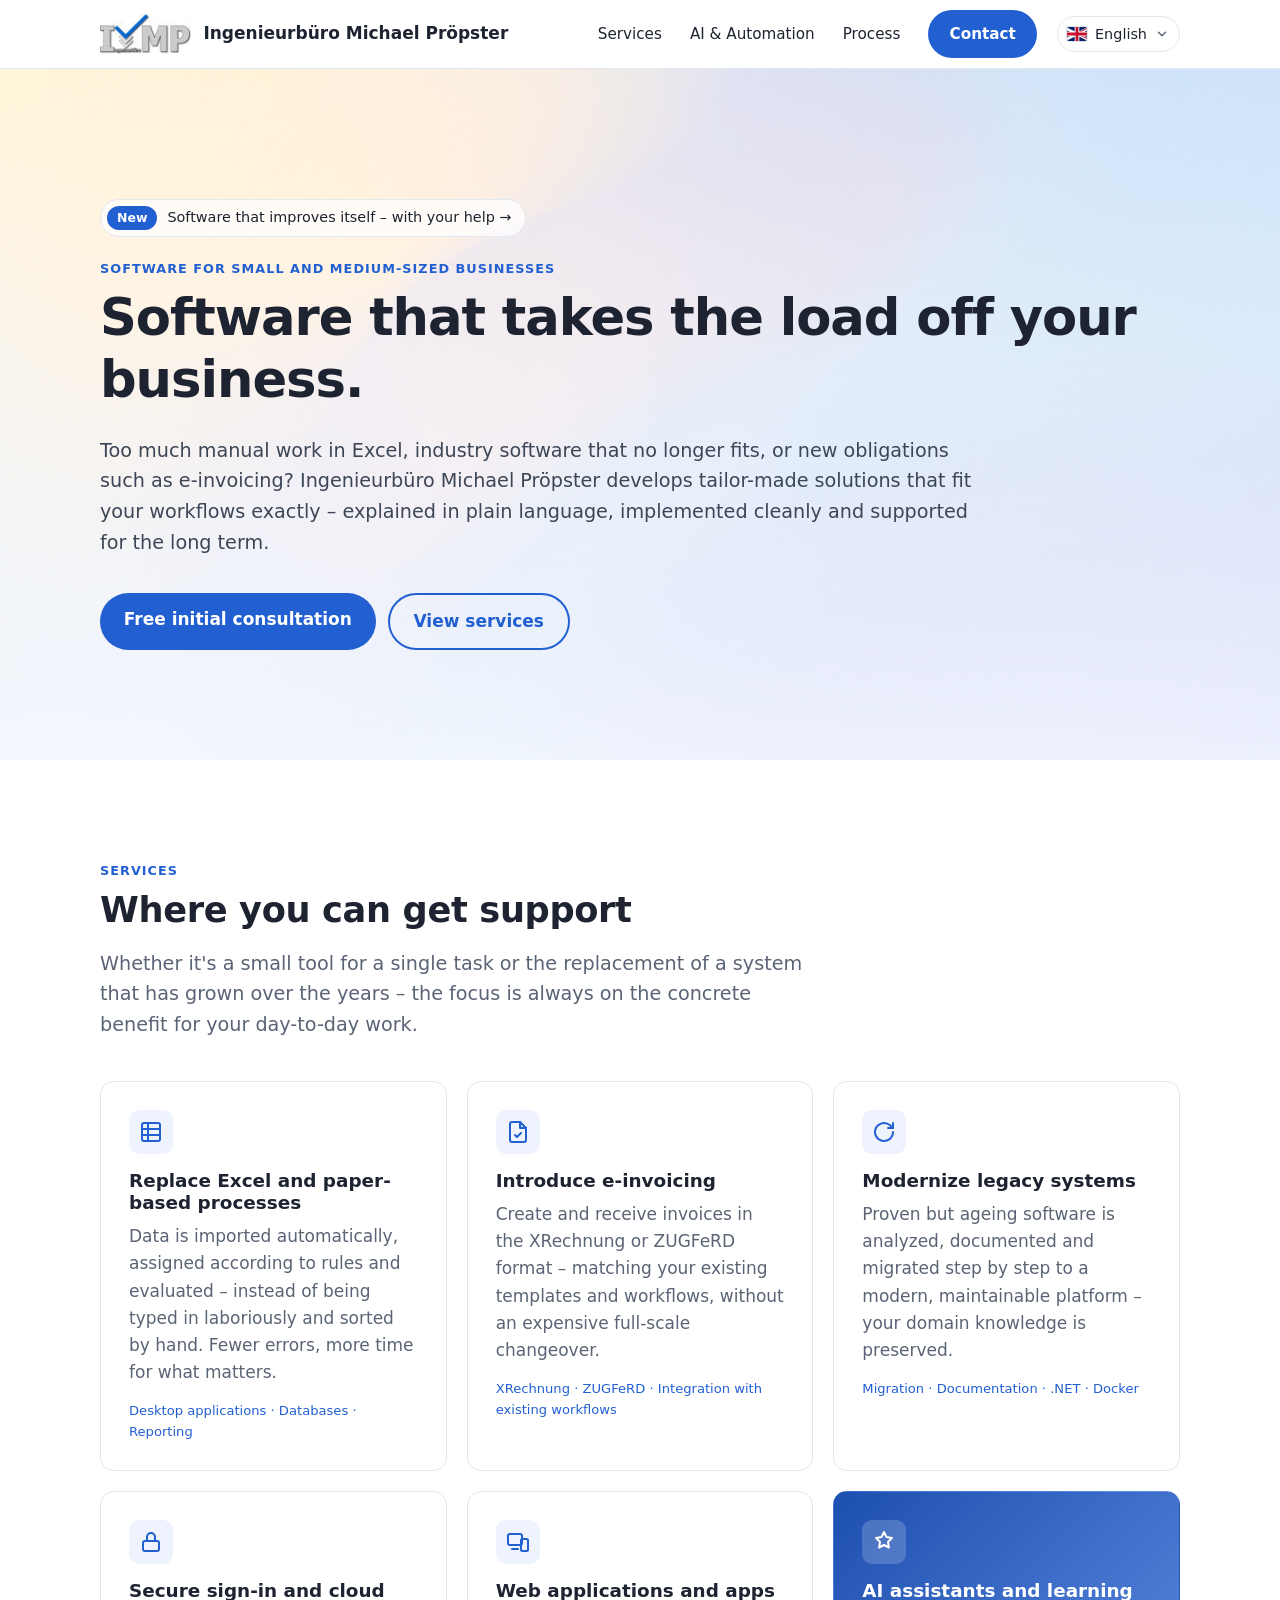
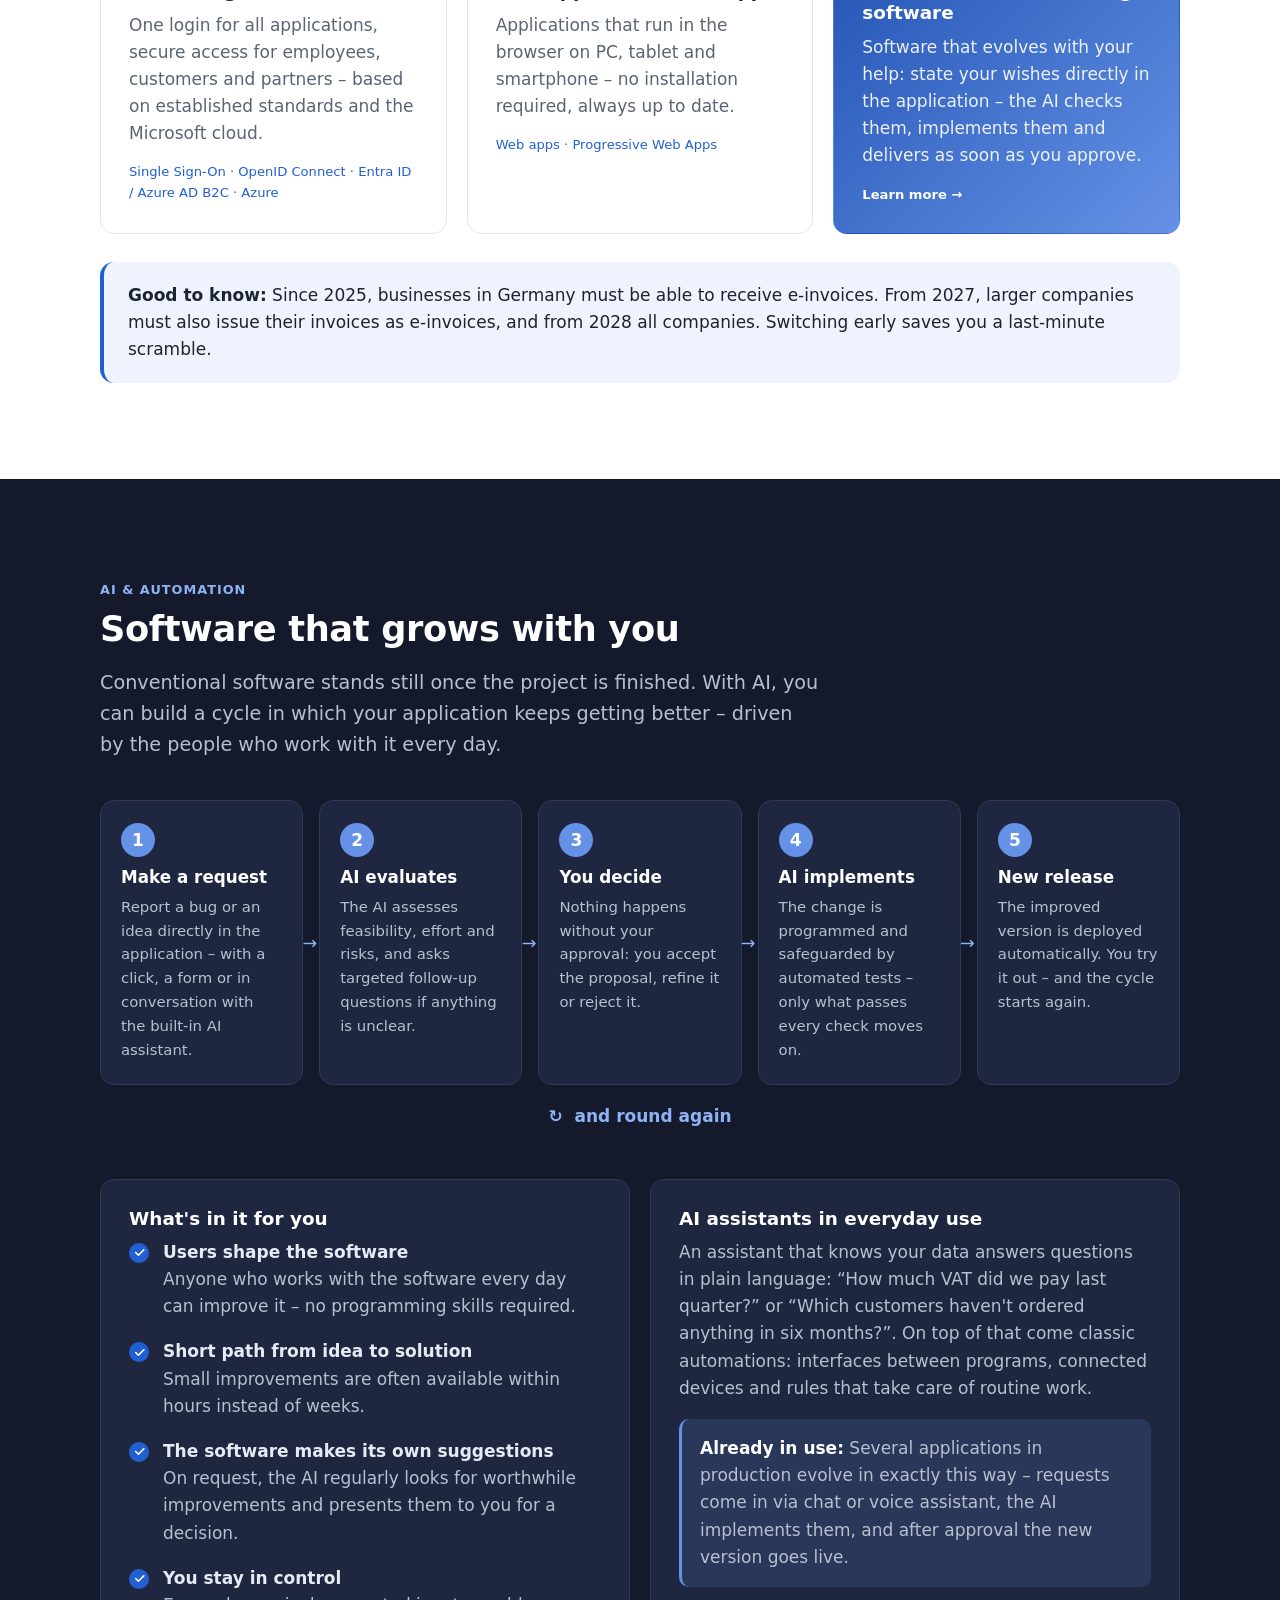
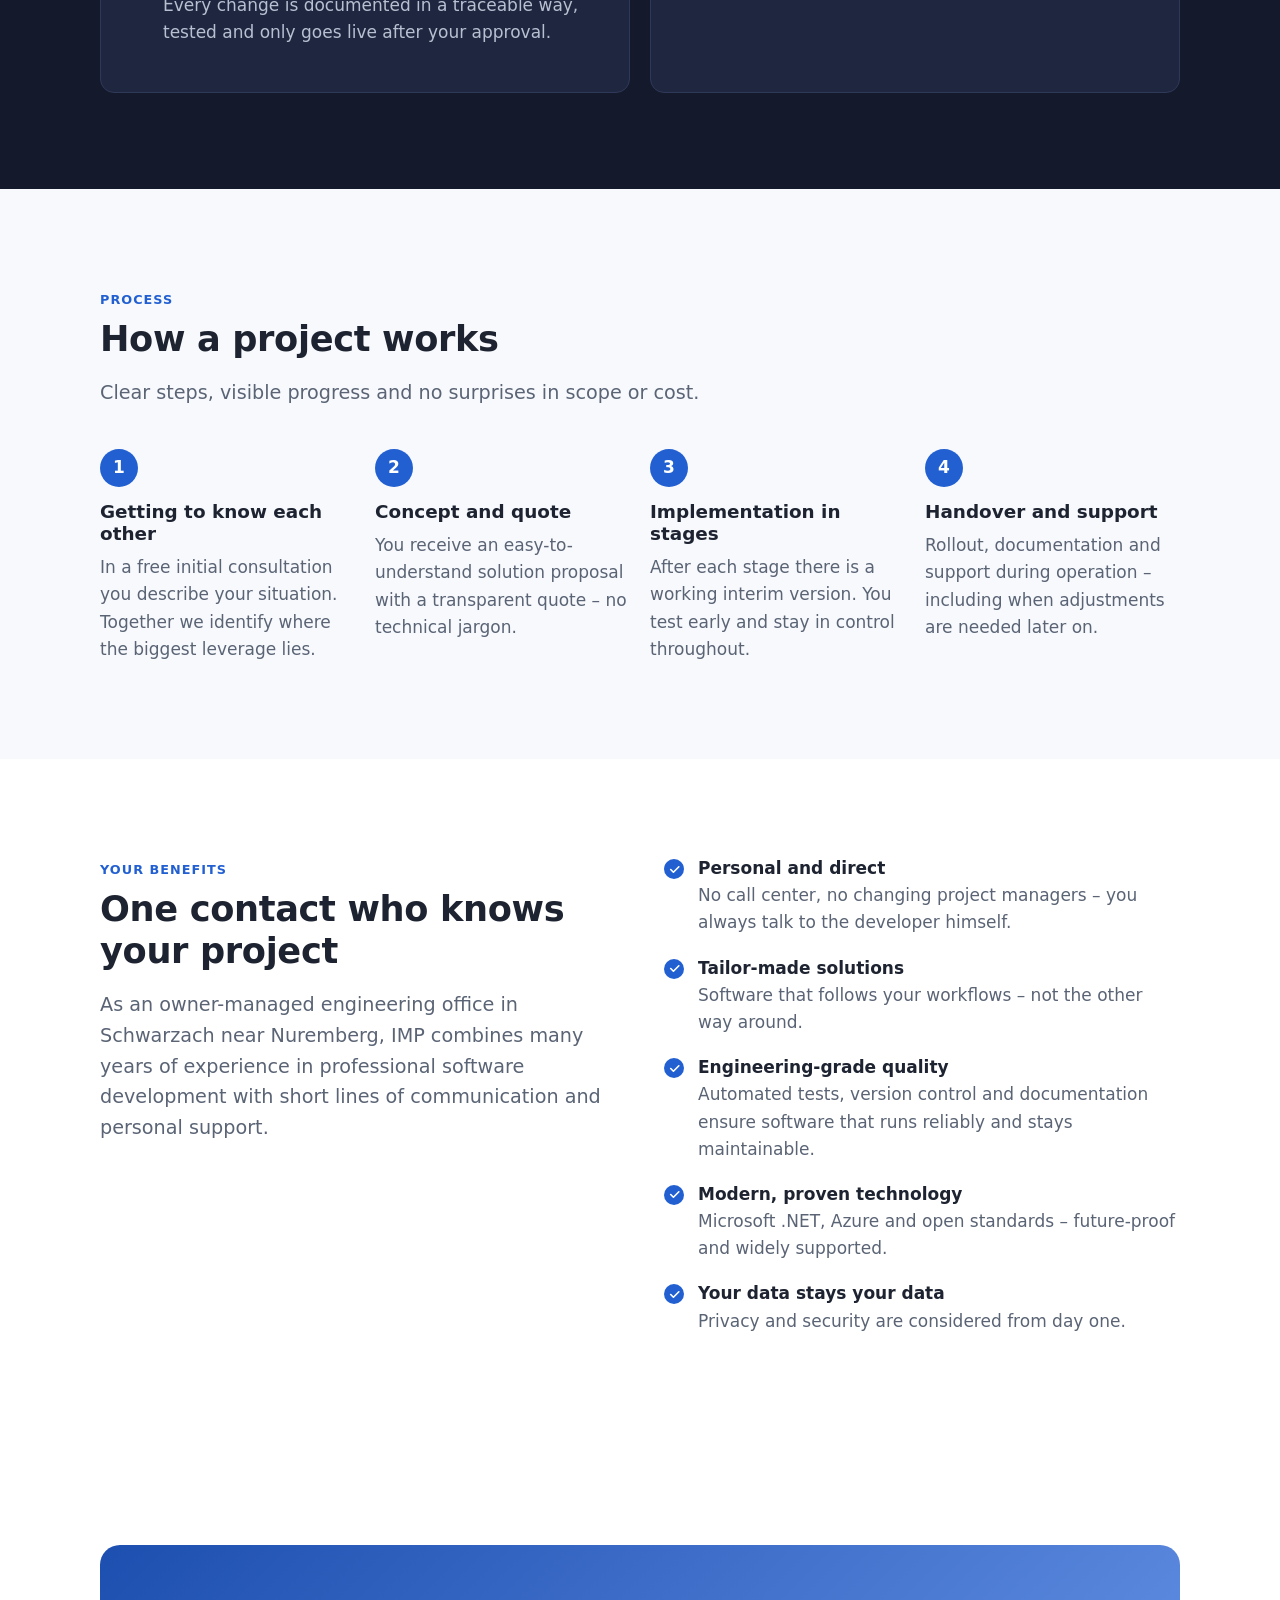
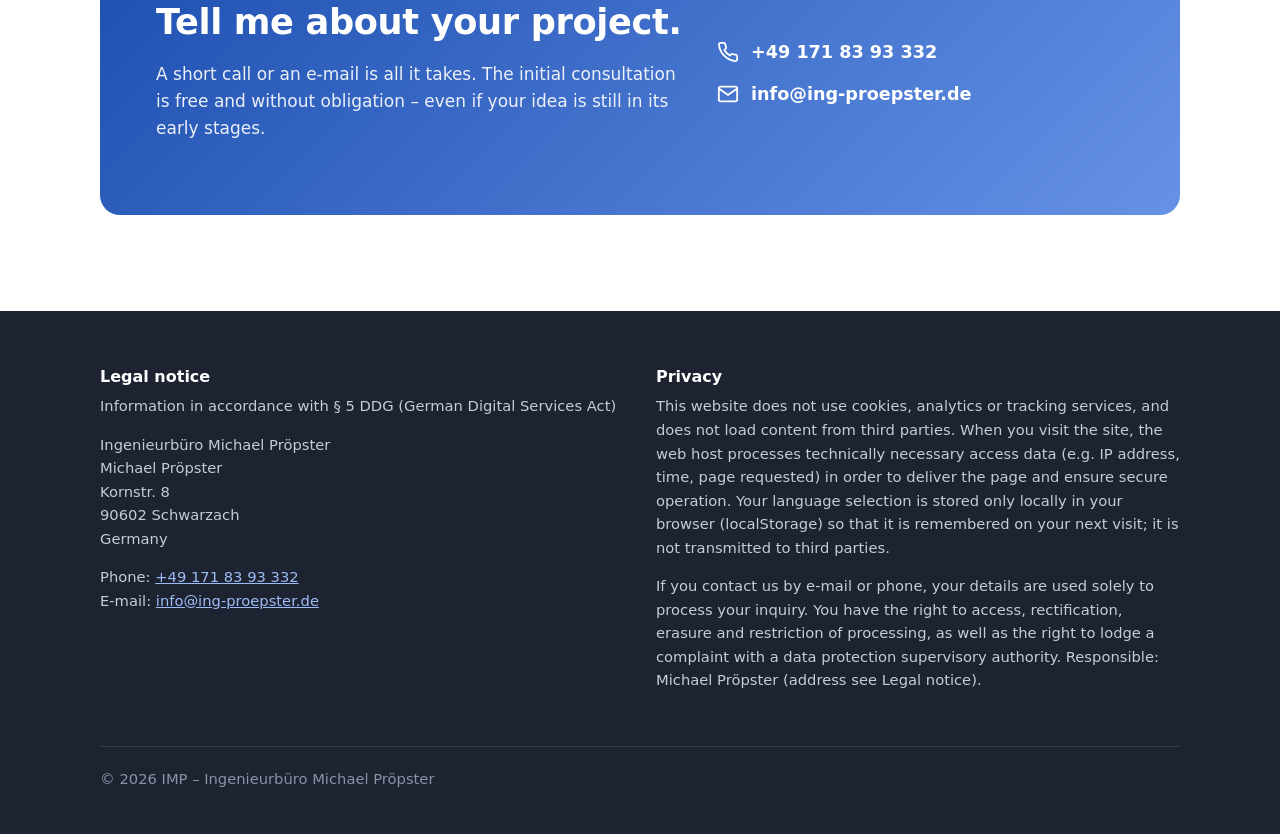
==== index.html @ 721a4ac8 "english version" ====
<!DOCTYPE html>
<html lang="en">
<head>
  <meta charset="UTF-8">
  <meta name="viewport" content="width=device-width, initial-scale=1">
  <title>IMP Ingenieurbüro Michael Pröpster – Software for Small and Medium-Sized Businesses</title>
  <meta name="description" content="Custom software for small and medium-sized businesses: replacing Excel, e-invoicing (XRechnung/ZUGFeRD), modernizing legacy systems, single sign-on and Azure. Ingenieurbüro Michael Pröpster, Schwarzach near Nuremberg, Germany.">
  <meta property="og:title" content="IMP Ingenieurbüro Michael Pröpster">
  <meta property="og:description" content="Software that takes the load off your business – custom solutions for SMEs.">
  <meta property="og:type" content="website">
  <meta property="og:locale" content="en_US">
  <meta property="og:url" content="https://ing-proepster.de/">
  <link rel="canonical" href="https://ing-proepster.de/">
  <link rel="alternate" hreflang="en" href="https://ing-proepster.de/">
  <link rel="alternate" hreflang="de" href="https://ing-proepster.de/de/">
  <link rel="alternate" hreflang="x-default" href="https://ing-proepster.de/">
  <link rel="icon" href="assets/images/logotext-96x42.jpg" type="image/jpeg">
  <script type="application/ld+json">
  {
    "@context": "https://schema.org",
    "@type": "ProfessionalService",
    "name": "Ingenieurbüro Michael Pröpster",
    "alternateName": "IMP",
    "description": "Custom software development for small and medium-sized businesses",
    "email": "info@ing-proepster.de",
    "telephone": "+49 171 8393332",
    "address": {
      "@type": "PostalAddress",
      "streetAddress": "Kornstr. 8",
      "postalCode": "90602",
      "addressLocality": "Schwarzach",
      "addressCountry": "DE"
    }
  }
  </script>
  <link rel="stylesheet" href="assets/css/site.css">
  <script src="assets/js/lang.js"></script>
</head>
<body>

<header>
  <div class="wrap nav">
    <a class="brand" href="#top">
      <img src="assets/images/logotext-96x42.jpg" alt="IMP logo" width="96" height="42">
      <span>Ingenieurbüro Michael Pröpster</span>
    </a>
    <div class="nav-right">
      <nav aria-label="Main navigation">
        <ul>
          <li><a href="#services">Services</a></li>
          <li><a href="#ai">AI &amp; Automation</a></li>
          <li><a href="#process">Process</a></li>
          <li><a class="btn" href="#contact">Contact</a></li>
        </ul>
      </nav>
      <div class="lang" id="lang-switch">
        <button type="button" class="lang-btn" aria-haspopup="true" aria-expanded="false" aria-controls="lang-menu" aria-label="Language: English">
          <img class="flag" src="assets/images/flags/gb.svg" alt="" width="20" height="14">
          <span class="lang-label">English</span>
          <svg class="chev" viewBox="0 0 24 24" fill="none" stroke="currentColor" stroke-width="2.5" stroke-linecap="round" stroke-linejoin="round" aria-hidden="true"><path d="M6 9l6 6 6-6"/></svg>
        </button>
        <ul class="lang-menu" id="lang-menu" hidden>
          <li><a href="index.html" data-lang="en" hreflang="en" aria-current="true"><img class="flag" src="assets/images/flags/gb.svg" alt="" width="20" height="14">English</a></li>
          <li><a href="de/index.html" data-lang="de" hreflang="de" lang="de"><img class="flag" src="assets/images/flags/de.svg" alt="" width="20" height="14">Deutsch</a></li>
        </ul>
        <noscript><a class="lang-fallback" href="de/index.html" hreflang="de" lang="de">Deutsch</a></noscript>
      </div>
    </div>
  </div>
</header>

<main id="top">

  <div class="hero">
    <div class="wrap">
      <a class="pill" href="#ai"><b>New</b> Software that improves itself – with your help →</a>
      <span class="eyebrow">Software for small and medium-sized businesses</span>
      <h1>Software that takes the load off your business.</h1>
      <p class="lead">
        Too much manual work in Excel, industry software that no longer fits, or new obligations such as e-invoicing?
        Ingenieurbüro Michael Pröpster develops tailor-made solutions that fit your workflows exactly –
        explained in plain language, implemented cleanly and supported for the long term.
      </p>
      <div class="actions">
        <a class="btn" href="#contact">Free initial consultation</a>
        <a class="btn btn-ghost" href="#services">View services</a>
      </div>
    </div>
  </div>

  <section id="services">
    <div class="wrap">
      <div class="section-head">
        <span class="eyebrow">Services</span>
        <h2>Where you can get support</h2>
        <p class="lead">Whether it's a small tool for a single task or the replacement of a system that has grown over the years –
          the focus is always on the concrete benefit for your day-to-day work.</p>
      </div>

      <div class="grid">
        <article class="card">
          <div class="icon" aria-hidden="true">
            <svg viewBox="0 0 24 24" fill="none" stroke="currentColor" stroke-width="2" stroke-linecap="round" stroke-linejoin="round"><rect x="3" y="3" width="18" height="18" rx="2"/><path d="M3 9h18M3 15h18M9 3v18"/></svg>
          </div>
          <h3>Replace Excel and paper-based processes</h3>
          <p>Data is imported automatically, assigned according to rules and evaluated – instead of being typed in laboriously
            and sorted by hand. Fewer errors, more time for what matters.</p>
          <div class="tags">Desktop applications · Databases · Reporting</div>
        </article>

        <article class="card">
          <div class="icon" aria-hidden="true">
            <svg viewBox="0 0 24 24" fill="none" stroke="currentColor" stroke-width="2" stroke-linecap="round" stroke-linejoin="round"><path d="M14 2H6a2 2 0 0 0-2 2v16a2 2 0 0 0 2 2h12a2 2 0 0 0 2-2V8z"/><path d="M14 2v6h6M9 15l2 2 4-4"/></svg>
          </div>
          <h3>Introduce e-invoicing</h3>
          <p>Create and receive invoices in the XRechnung or ZUGFeRD format – matching your existing templates
            and workflows, without an expensive full-scale changeover.</p>
          <div class="tags">XRechnung · ZUGFeRD · Integration with existing workflows</div>
        </article>

        <article class="card">
          <div class="icon" aria-hidden="true">
            <svg viewBox="0 0 24 24" fill="none" stroke="currentColor" stroke-width="2" stroke-linecap="round" stroke-linejoin="round"><path d="M21 12a9 9 0 1 1-3-6.7L21 8"/><path d="M21 3v5h-5"/></svg>
          </div>
          <h3>Modernize legacy systems</h3>
          <p>Proven but ageing software is analyzed, documented and migrated step by step to a modern,
            maintainable platform – your domain knowledge is preserved.</p>
          <div class="tags">Migration · Documentation · .NET · Docker</div>
        </article>

        <article class="card">
          <div class="icon" aria-hidden="true">
            <svg viewBox="0 0 24 24" fill="none" stroke="currentColor" stroke-width="2" stroke-linecap="round" stroke-linejoin="round"><rect x="4" y="11" width="16" height="10" rx="2"/><path d="M8 11V7a4 4 0 0 1 8 0v4"/></svg>
          </div>
          <h3>Secure sign-in and cloud</h3>
          <p>One login for all applications, secure access for employees, customers and partners – based on established
            standards and the Microsoft cloud.</p>
          <div class="tags">Single Sign-On · OpenID Connect · Entra ID / Azure AD B2C · Azure</div>
        </article>

        <article class="card">
          <div class="icon" aria-hidden="true">
            <svg viewBox="0 0 24 24" fill="none" stroke="currentColor" stroke-width="2" stroke-linecap="round" stroke-linejoin="round"><rect x="2" y="4" width="14" height="11" rx="2"/><rect x="15" y="9" width="7" height="12" rx="1.5"/><path d="M6 19h6"/></svg>
          </div>
          <h3>Web applications and apps</h3>
          <p>Applications that run in the browser on PC, tablet and smartphone – no installation required, always up to date.</p>
          <div class="tags">Web apps · Progressive Web Apps</div>
        </article>

        <a class="card card-feature" href="#ai">
          <div class="icon" aria-hidden="true">
            <svg viewBox="0 0 24 24" fill="none" stroke="currentColor" stroke-width="2" stroke-linecap="round" stroke-linejoin="round"><path d="M12 2l2.4 4.9L20 8l-4 3.9.9 5.6L12 15l-4.9 2.5.9-5.6L4 8l5.6-1.1z"/></svg>
          </div>
          <h3>AI assistants and learning software</h3>
          <p>Software that evolves with your help: state your wishes directly in the application –
            the AI checks them, implements them and delivers as soon as you approve.</p>
          <div class="tags">Learn more →</div>
        </a>
      </div>

      <div class="note">
        <p><strong>Good to know:</strong> Since 2025, businesses in Germany must be able to receive e-invoices. From 2027, larger
          companies must also issue their invoices as e-invoices, and from 2028 all companies. Switching early saves you a
          last-minute scramble.</p>
      </div>
    </div>
  </section>

  <section id="ai" class="dark">
    <div class="wrap">
      <div class="section-head">
        <span class="eyebrow">AI &amp; Automation</span>
        <h2>Software that grows with you</h2>
        <p class="lead">Conventional software stands still once the project is finished. With AI, you can build a
          cycle in which your application keeps getting better – driven by the people who work with it every day.</p>
      </div>

      <ol class="loop" aria-label="Cycle of continuous improvement">
        <li>
          <span class="loop-no">1</span>
          <h3>Make a request</h3>
          <p>Report a bug or an idea directly in the application – with a click, a form or in conversation with the built-in AI assistant.</p>
        </li>
        <li>
          <span class="loop-no">2</span>
          <h3>AI evaluates</h3>
          <p>The AI assesses feasibility, effort and risks, and asks targeted follow-up questions if anything is unclear.</p>
        </li>
        <li>
          <span class="loop-no">3</span>
          <h3>You decide</h3>
          <p>Nothing happens without your approval: you accept the proposal, refine it or reject it.</p>
        </li>
        <li>
          <span class="loop-no">4</span>
          <h3>AI implements</h3>
          <p>The change is programmed and safeguarded by automated tests – only what passes every check moves on.</p>
        </li>
        <li>
          <span class="loop-no">5</span>
          <h3>New release</h3>
          <p>The improved version is deployed automatically. You try it out – and the cycle starts again.</p>
        </li>
      </ol>
      <p class="loop-back" aria-hidden="true">↻ &nbsp;and round again</p>

      <div class="ki-grid">
        <div class="ki-box">
          <h3>What's in it for you</h3>
          <ul class="checks">
            <li><strong>Users shape the software</strong><span>Anyone who works with the software every day can improve it – no programming skills required.</span></li>
            <li><strong>Short path from idea to solution</strong><span>Small improvements are often available within hours instead of weeks.</span></li>
            <li><strong>The software makes its own suggestions</strong><span>On request, the AI regularly looks for worthwhile improvements and presents them to you for a decision.</span></li>
            <li><strong>You stay in control</strong><span>Every change is documented in a traceable way, tested and only goes live after your approval.</span></li>
          </ul>
        </div>
        <div class="ki-box">
          <h3>AI assistants in everyday use</h3>
          <p>An assistant that knows your data answers questions in plain language: “How much VAT did we pay last
            quarter?” or “Which customers haven't ordered anything in six months?”. On top of that come classic
            automations: interfaces between programs, connected devices and rules that take care of routine work.</p>
          <p class="ki-proof"><strong>Already in use:</strong> Several applications in production evolve in exactly this way –
            requests come in via chat or voice assistant, the AI implements them, and after approval the new version goes live.</p>
        </div>
      </div>
    </div>
  </section>

  <section id="process" class="alt">
    <div class="wrap">
      <div class="section-head">
        <span class="eyebrow">Process</span>
        <h2>How a project works</h2>
        <p class="lead">Clear steps, visible progress and no surprises in scope or cost.</p>
      </div>
      <div class="steps">
        <div class="step">
          <h3>Getting to know each other</h3>
          <p>In a free initial consultation you describe your situation. Together we identify where the biggest leverage lies.</p>
        </div>
        <div class="step">
          <h3>Concept and quote</h3>
          <p>You receive an easy-to-understand solution proposal with a transparent quote – no technical jargon.</p>
        </div>
        <div class="step">
          <h3>Implementation in stages</h3>
          <p>After each stage there is a working interim version. You test early and stay in control throughout.</p>
        </div>
        <div class="step">
          <h3>Handover and support</h3>
          <p>Rollout, documentation and support during operation – including when adjustments are needed later on.</p>
        </div>
      </div>
    </div>
  </section>

  <section id="benefits">
    <div class="wrap split">
      <div>
        <span class="eyebrow">Your benefits</span>
        <h2>One contact who knows your project</h2>
        <p class="lead">As an owner-managed engineering office in Schwarzach near Nuremberg, IMP combines many years of experience
          in professional software development with short lines of communication and personal support.</p>
      </div>
      <ul class="checks">
        <li><strong>Personal and direct</strong><span>No call center, no changing project managers – you always talk to the developer himself.</span></li>
        <li><strong>Tailor-made solutions</strong><span>Software that follows your workflows – not the other way around.</span></li>
        <li><strong>Engineering-grade quality</strong><span>Automated tests, version control and documentation ensure software that runs reliably and stays maintainable.</span></li>
        <li><strong>Modern, proven technology</strong><span>Microsoft .NET, Azure and open standards – future-proof and widely supported.</span></li>
        <li><strong>Your data stays your data</strong><span>Privacy and security are considered from day one.</span></li>
      </ul>
    </div>
  </section>

  <section id="contact">
    <div class="wrap">
      <div class="contact">
        <div>
          <h2>Tell me about your project.</h2>
          <p>A short call or an e-mail is all it takes. The initial consultation is free and without obligation –
            even if your idea is still in its early stages.</p>
        </div>
        <ul class="contact-list">
          <li>
            <a href="tel:+491718393332">
              <svg viewBox="0 0 24 24" fill="none" stroke="currentColor" stroke-width="2" stroke-linecap="round" stroke-linejoin="round" aria-hidden="true"><path d="M22 16.9v3a2 2 0 0 1-2.2 2 19.8 19.8 0 0 1-8.6-3.1 19.5 19.5 0 0 1-6-6A19.8 19.8 0 0 1 2.1 4.2 2 2 0 0 1 4.1 2h3a2 2 0 0 1 2 1.7c.1 1 .4 1.9.7 2.8a2 2 0 0 1-.5 2.1L8 9.9a16 16 0 0 0 6 6l1.3-1.3a2 2 0 0 1 2.1-.4c.9.3 1.8.6 2.8.7a2 2 0 0 1 1.7 2z"/></svg>
              +49 171 83 93 332
            </a>
          </li>
          <li>
            <a href="mailto:info@ing-proepster.de?subject=Inquiry%20via%20website">
              <svg viewBox="0 0 24 24" fill="none" stroke="currentColor" stroke-width="2" stroke-linecap="round" stroke-linejoin="round" aria-hidden="true"><rect x="2" y="4" width="20" height="16" rx="2"/><path d="M22 6l-10 7L2 6"/></svg>
              info@ing-proepster.de
            </a>
          </li>
        </ul>
      </div>
    </div>
  </section>

</main>

<footer>
  <div class="wrap">
    <div class="legal">
      <div id="legal-notice">
        <h3>Legal notice</h3>
        <p>Information in accordance with § 5 DDG (German Digital Services Act)</p>
        <p>Ingenieurbüro Michael Pröpster<br>
          Michael Pröpster<br>
          Kornstr. 8<br>
          90602 Schwarzach<br>
          Germany</p>
        <p>Phone: <a href="tel:+491718393332">+49 171 83 93 332</a><br>
          E-mail: <a href="mailto:info@ing-proepster.de">info@ing-proepster.de</a></p>
      </div>
      <div id="privacy">
        <h3>Privacy</h3>
        <p>This website does not use cookies, analytics or tracking services, and does not load content from third parties.
          When you visit the site, the web host processes technically necessary access data (e.g. IP address, time,
          page requested) in order to deliver the page and ensure secure operation. Your language selection is stored
          only locally in your browser (localStorage) so that it is remembered on your next visit; it is not transmitted
          to third parties.</p>
        <p>If you contact us by e-mail or phone, your details are used solely to process your inquiry. You have the right
          to access, rectification, erasure and restriction of processing, as well as the right to lodge a complaint with a
          data protection supervisory authority. Responsible: Michael Pröpster (address see Legal notice).</p>
      </div>
    </div>
    <p class="copy">© 2026 IMP – Ingenieurbüro Michael Pröpster</p>
  </div>
</footer>

</body>
</html>
---- assets/css/site.css ----
:root {
  --blue: #2260d2;
  --blue-light: #6592e6;
  --blue-bg: #eef3fd;
  --ink: #1d2330;
  --muted: #5a6475;
  --line: #e3e7ef;
  --bg: #ffffff;
  --bg-alt: #f7f9fc;
  --radius: 14px;
  --max: 1120px;
}
*, *::before, *::after { box-sizing: border-box; }
html { scroll-behavior: smooth; scroll-padding-top: 80px; }
body {
  margin: 0;
  font-family: system-ui, -apple-system, "Segoe UI", Roboto, "Helvetica Neue", Arial, sans-serif;
  font-size: 17px;
  line-height: 1.6;
  color: var(--ink);
  background: var(--bg);
}
a { color: var(--blue); }
img { max-width: 100%; }
.wrap { max-width: var(--max); margin: 0 auto; padding: 0 20px; }
h1, h2, h3 { line-height: 1.2; margin: 0 0 .5em; }
h1 { font-size: clamp(2rem, 5vw, 3.2rem); letter-spacing: -.02em; }
h2 { font-size: clamp(1.6rem, 3.5vw, 2.2rem); letter-spacing: -.01em; }
h3 { font-size: 1.15rem; }
p { margin: 0 0 1em; }
.lead { font-size: 1.2rem; color: var(--muted); max-width: 46em; }
.eyebrow {
  display: inline-block; font-size: .8rem; font-weight: 600; letter-spacing: .08em;
  text-transform: uppercase; color: var(--blue); margin-bottom: .6em;
}

/* Kopfzeile */
header {
  position: sticky; top: 0; z-index: 10;
  background: rgba(255,255,255,.92); backdrop-filter: blur(8px);
  border-bottom: 1px solid var(--line);
}
.nav { display: flex; align-items: center; justify-content: space-between; height: 68px; gap: 16px; }
.brand { display: flex; align-items: center; gap: 12px; text-decoration: none; color: var(--ink); font-weight: 600; }
.brand img { height: 40px; width: auto; }
.nav nav ul { display: flex; gap: 28px; list-style: none; margin: 0; padding: 0; align-items: center; }
.nav nav ul a { color: var(--ink); text-decoration: none; font-size: .95rem; }
.nav nav ul a:hover { color: var(--blue); }
.btn {
  display: inline-block; padding: .75em 1.4em; border-radius: 999px;
  background: var(--blue); color: #fff !important; text-decoration: none; font-weight: 600;
  transition: background .15s;
}
.btn:hover { background: #1a4ead; }
.btn-ghost { background: transparent; color: var(--blue) !important; border: 2px solid var(--blue); }
.btn-ghost:hover { background: var(--blue-bg); }
.nav-right { display: flex; align-items: center; gap: 20px; }
/* Sprachauswahl */
.lang { position: relative; }
.flag {
  width: 20px; height: 14px; flex: none; border-radius: 2px; object-fit: cover;
  box-shadow: 0 0 0 1px rgba(0,0,0,.1);
}
.lang-btn {
  display: inline-flex; align-items: center; gap: 8px; height: 36px; padding: 0 10px 0 9px;
  border: 1px solid var(--line); border-radius: 999px; background: #fff;
  font: inherit; font-size: .9rem; line-height: 1; color: var(--ink); cursor: pointer;
  transition: border-color .15s, background .15s;
}
.lang-btn:hover, .lang-btn[aria-expanded="true"] { border-color: var(--blue-light); background: var(--blue-bg); }
.lang-btn:focus-visible { outline: 2px solid var(--blue); outline-offset: 2px; }
.lang-btn .chev { width: 14px; height: 14px; color: var(--muted); transition: transform .15s; }
.lang-btn[aria-expanded="true"] .chev { transform: rotate(180deg); }
.lang-menu {
  position: absolute; right: 0; top: calc(100% + 8px); z-index: 20; min-width: 160px;
  margin: 0; padding: 6px; list-style: none;
  background: #fff; border: 1px solid var(--line); border-radius: 12px;
  box-shadow: 0 16px 40px -16px rgba(16, 24, 48, .4);
}
.lang-menu[hidden] { display: none; }
.lang-menu a {
  display: flex; align-items: center; gap: 10px; padding: 9px 10px; border-radius: 8px;
  color: var(--ink); text-decoration: none; font-size: .95rem; white-space: nowrap;
}
.lang-menu a:hover, .lang-menu a:focus-visible { background: var(--blue-bg); outline: none; }
.lang-menu a[aria-current="true"] { font-weight: 600; }
.lang-menu a[aria-current="true"]::after {
  content: ""; margin-left: auto; width: 14px; height: 14px;
  background: url("data:image/svg+xml,%3Csvg xmlns='http://www.w3.org/2000/svg' viewBox='0 0 24 24' fill='none' stroke='%232260d2' stroke-width='3' stroke-linecap='round' stroke-linejoin='round'%3E%3Cpath d='M5 12l5 5L20 7'/%3E%3C/svg%3E") center / contain no-repeat;
}
.lang-fallback { font-size: .9rem; }
@media (max-width: 860px) {
  .nav nav ul li:not(:last-child) { display: none; }
  .brand span { display: none; }
  .nav-right { gap: 12px; }
}
@media (max-width: 420px) {
  .lang-btn .lang-label { display: none; }
}

/* Einstieg */
.hero {
  background:
    linear-gradient(rgba(255,255,255,.55), rgba(255,255,255,.85)),
    url("../images/background5.jpg") center / cover no-repeat;
  padding: clamp(64px, 12vw, 130px) 0 clamp(56px, 10vw, 110px);
}
.hero .lead { margin-bottom: 1.8em; color: #3d4656; }
.pill {
  display: inline-flex; align-items: center; gap: 10px; margin-bottom: 22px; padding: 6px 14px 6px 6px;
  border-radius: 999px; background: rgba(255,255,255,.75); border: 1px solid var(--line);
  color: var(--ink); text-decoration: none; font-size: .9rem;
}
.hero .eyebrow { display: block; }
.pill b { background: var(--blue); color: #fff; border-radius: 999px; padding: 2px 10px; font-size: .78rem; }
.pill:hover { border-color: var(--blue-light); }
.hero .actions { display: flex; flex-wrap: wrap; gap: 12px; }

section { padding: clamp(56px, 9vw, 96px) 0; }
section.alt { background: var(--bg-alt); }
.section-head { max-width: 720px; margin-bottom: 40px; }

/* Karten */
.grid { display: grid; gap: 20px; grid-template-columns: repeat(auto-fill, minmax(300px, 1fr)); }
.card {
  background: #fff; border: 1px solid var(--line); border-radius: var(--radius);
  padding: 28px;
}
.card p { color: var(--muted); margin: 0; }
.card .tags { margin-top: 14px; font-size: .82rem; color: var(--blue); font-weight: 500; }
.icon {
  width: 44px; height: 44px; border-radius: 10px; background: var(--blue-bg);
  display: grid; place-items: center; margin-bottom: 16px; color: var(--blue);
}
.icon svg { width: 24px; height: 24px; }
.note {
  margin-top: 28px; padding: 20px 24px; border-radius: var(--radius);
  background: var(--blue-bg); border-left: 4px solid var(--blue);
}
.note p { margin: 0; }

/* KI & Automatisierung */
a.card { text-decoration: none; color: inherit; display: block; transition: border-color .15s, transform .15s; }
.card-feature { background: linear-gradient(135deg, #1d4fb0, var(--blue-light)); border-color: transparent; color: #fff; }
.card-feature:hover { transform: translateY(-2px); }
.card-feature h3 { color: #fff; }
.card-feature p { color: rgba(255,255,255,.9); }
.card-feature .icon { background: rgba(255,255,255,.18); color: #fff; }
.card-feature .tags { color: #fff; font-weight: 600; }
section.dark { background: #141a2b; color: #e6eaf2; }
section.dark h2, section.dark h3 { color: #fff; }
section.dark .lead { color: #b7c0d1; }
section.dark .eyebrow { color: #8fb2f5; }
.loop { list-style: none; margin: 0; padding: 0; display: grid; gap: 16px; grid-template-columns: repeat(5, 1fr); }
.loop li { position: relative; background: #1f2740; border: 1px solid #2e3858; border-radius: var(--radius); padding: 22px 20px; }
.loop li:not(:last-child)::after {
  content: "\2192"; position: absolute; right: -15px; top: 50%; transform: translateY(-50%);
  color: #8fb2f5; font-size: 1.1rem; z-index: 1;
}
.loop h3 { font-size: 1.05rem; margin-top: 10px; }
.loop p { color: #b7c0d1; font-size: .93rem; margin: 0; }
.loop-no {
  display: grid; place-items: center; width: 34px; height: 34px; border-radius: 50%;
  background: var(--blue-light); color: #fff; font-weight: 700;
}
.loop-back { text-align: center; color: #8fb2f5; font-weight: 600; margin: 18px 0 48px; }
@media (max-width: 980px) {
  .loop { grid-template-columns: 1fr; }
  .loop li:not(:last-child)::after { content: "\2193"; right: auto; left: 50%; top: auto; bottom: -19px; transform: translateX(-50%); }
}
.ki-grid { display: grid; gap: 20px; grid-template-columns: repeat(auto-fit, minmax(300px, 1fr)); }
.ki-box { background: #1f2740; border: 1px solid #2e3858; border-radius: var(--radius); padding: 28px; }
.ki-box p { color: #b7c0d1; }
section.dark .checks span { color: #b7c0d1; }
.ki-proof { margin: 0; padding: 16px 18px; border-radius: 10px; background: rgba(101,146,230,.14); border-left: 3px solid var(--blue-light); }
.ki-proof strong { color: #fff; }

/* Ablauf */
.steps { counter-reset: step; display: grid; gap: 20px; grid-template-columns: repeat(auto-fit, minmax(230px, 1fr)); }
.step { position: relative; padding-top: 52px; }
.step::before {
  counter-increment: step; content: counter(step);
  position: absolute; top: 0; left: 0; width: 38px; height: 38px; border-radius: 50%;
  background: var(--blue); color: #fff; font-weight: 700; display: grid; place-items: center;
}
.step p { color: var(--muted); margin: 0; }

/* Vorteile */
.split { display: grid; gap: 48px; grid-template-columns: 1fr 1fr; align-items: start; }
@media (max-width: 860px) { .split { grid-template-columns: 1fr; gap: 24px; } }
.checks { list-style: none; margin: 0; padding: 0; }
.checks li { position: relative; padding-left: 34px; margin-bottom: 18px; }
.checks li::before {
  content: ""; position: absolute; left: 0; top: 4px; width: 20px; height: 20px; border-radius: 50%;
  background: var(--blue) url("data:image/svg+xml,%3Csvg xmlns='http://www.w3.org/2000/svg' viewBox='0 0 24 24' fill='none' stroke='white' stroke-width='3' stroke-linecap='round' stroke-linejoin='round'%3E%3Cpath d='M5 12l5 5L20 7'/%3E%3C/svg%3E") center / 13px no-repeat;
}
.checks strong { display: block; }
.checks span { color: var(--muted); }

/* Privatkunden */
.grid.duo { grid-template-columns: repeat(auto-fit, minmax(300px, 1fr)); }
.card .list { margin: 0; padding-left: 1.1em; color: var(--muted); }
.card .list li { margin-bottom: .4em; }
.shot { margin: 40px 0 0; }
.shot img {
  display: block; width: 100%; height: auto; border-radius: var(--radius);
  box-shadow: 0 20px 50px -20px rgba(16, 24, 48, .45);
}
.shot figcaption { margin-top: 14px; font-size: .9rem; color: var(--muted); text-align: center; }

/* Kontakt */
.contact {
  background: linear-gradient(135deg, #1d4fb0, var(--blue-light));
  color: #fff; border-radius: 20px; padding: clamp(32px, 6vw, 56px);
  display: grid; gap: 32px; grid-template-columns: 1.3fr 1fr; align-items: center;
}
@media (max-width: 860px) { .contact { grid-template-columns: 1fr; } }
.contact h2 { color: #fff; }
.contact p { color: rgba(255,255,255,.9); }
.contact-list { list-style: none; margin: 0; padding: 0; }
.contact-list li { margin-bottom: 14px; }
.contact-list a {
  display: flex; align-items: center; gap: 12px; color: #fff; text-decoration: none;
  font-size: 1.1rem; font-weight: 600; word-break: break-all;
}
.contact-list a:hover { text-decoration: underline; }
.contact-list svg { width: 22px; height: 22px; flex: none; }

/* Fusszeile / Rechtliches */
footer { background: #1d2330; color: #c5ccd8; padding: 56px 0 28px; font-size: .92rem; }
footer h3 { color: #fff; font-size: 1rem; }
footer a { color: #9dbcf5; }
.legal { display: grid; gap: 32px; grid-template-columns: repeat(auto-fit, minmax(260px, 1fr)); }
.copy { margin-top: 40px; padding-top: 20px; border-top: 1px solid #343c4c; color: #8a93a3; }
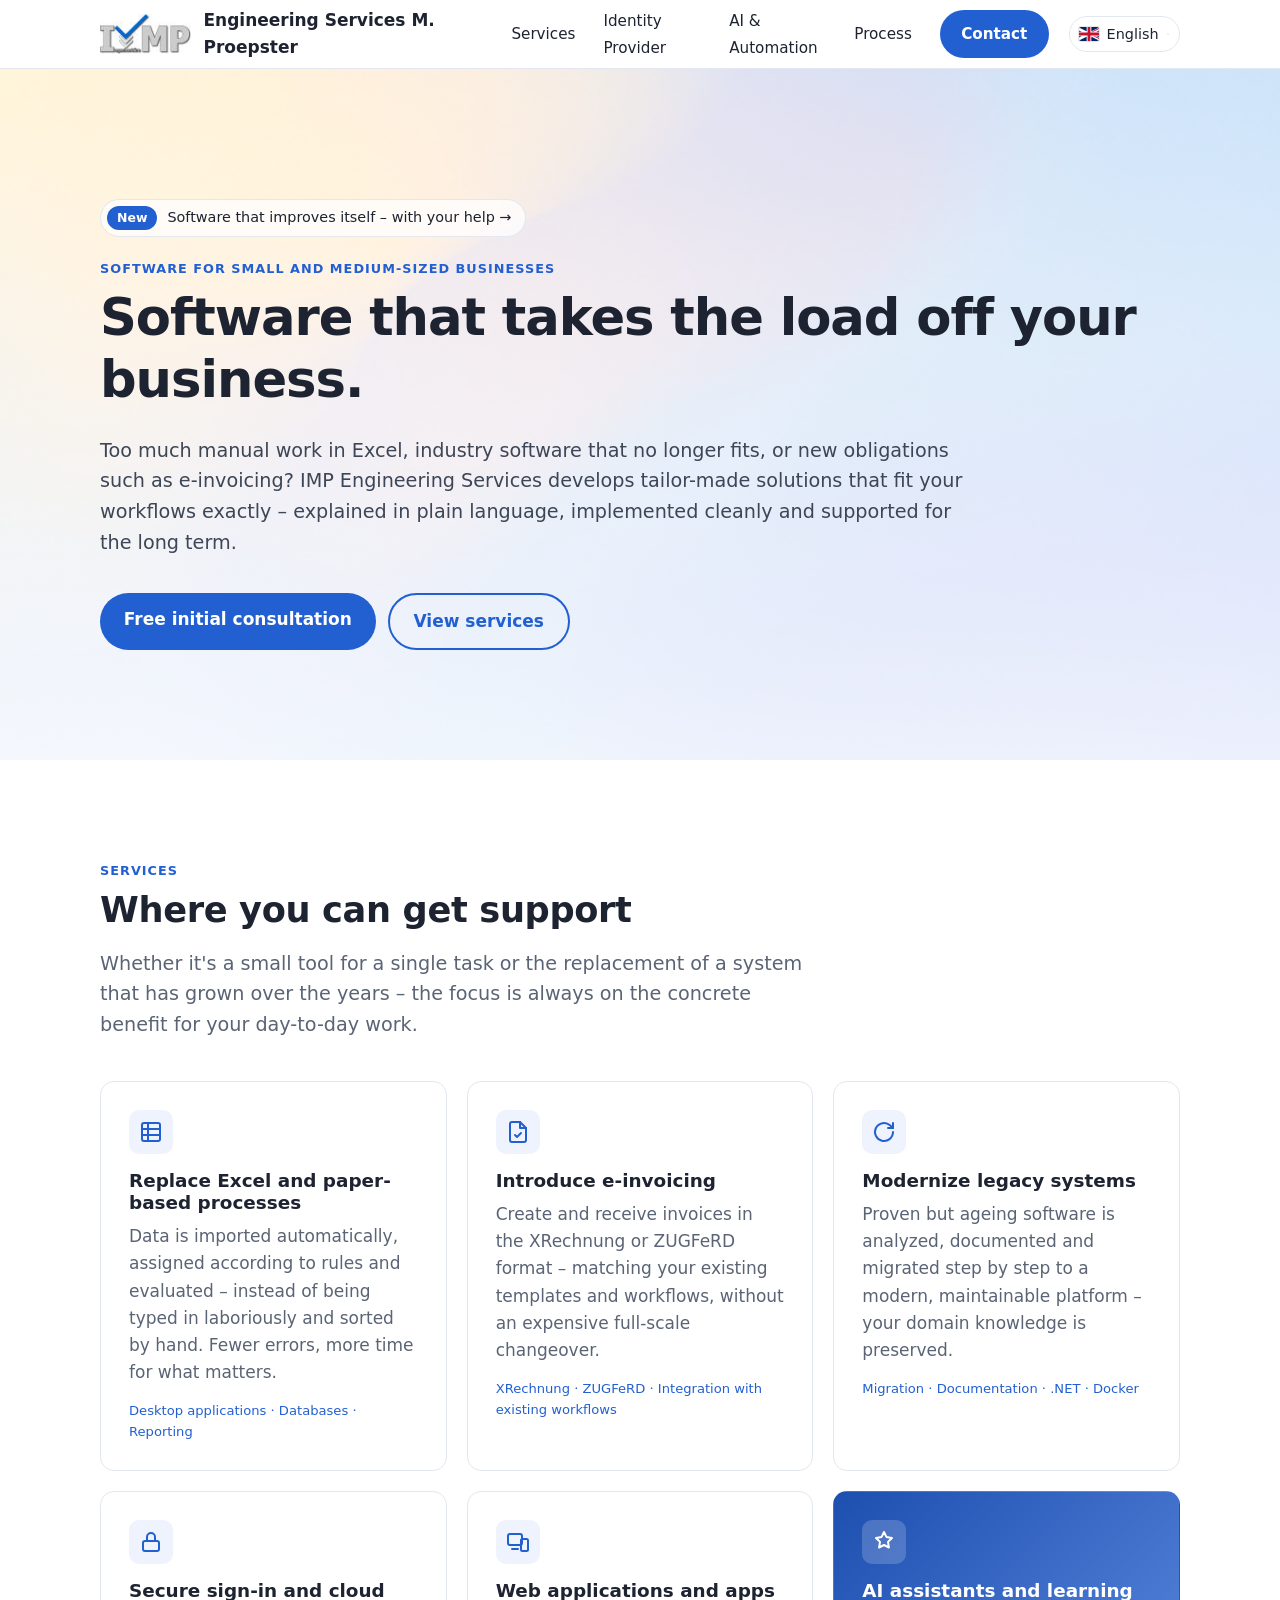
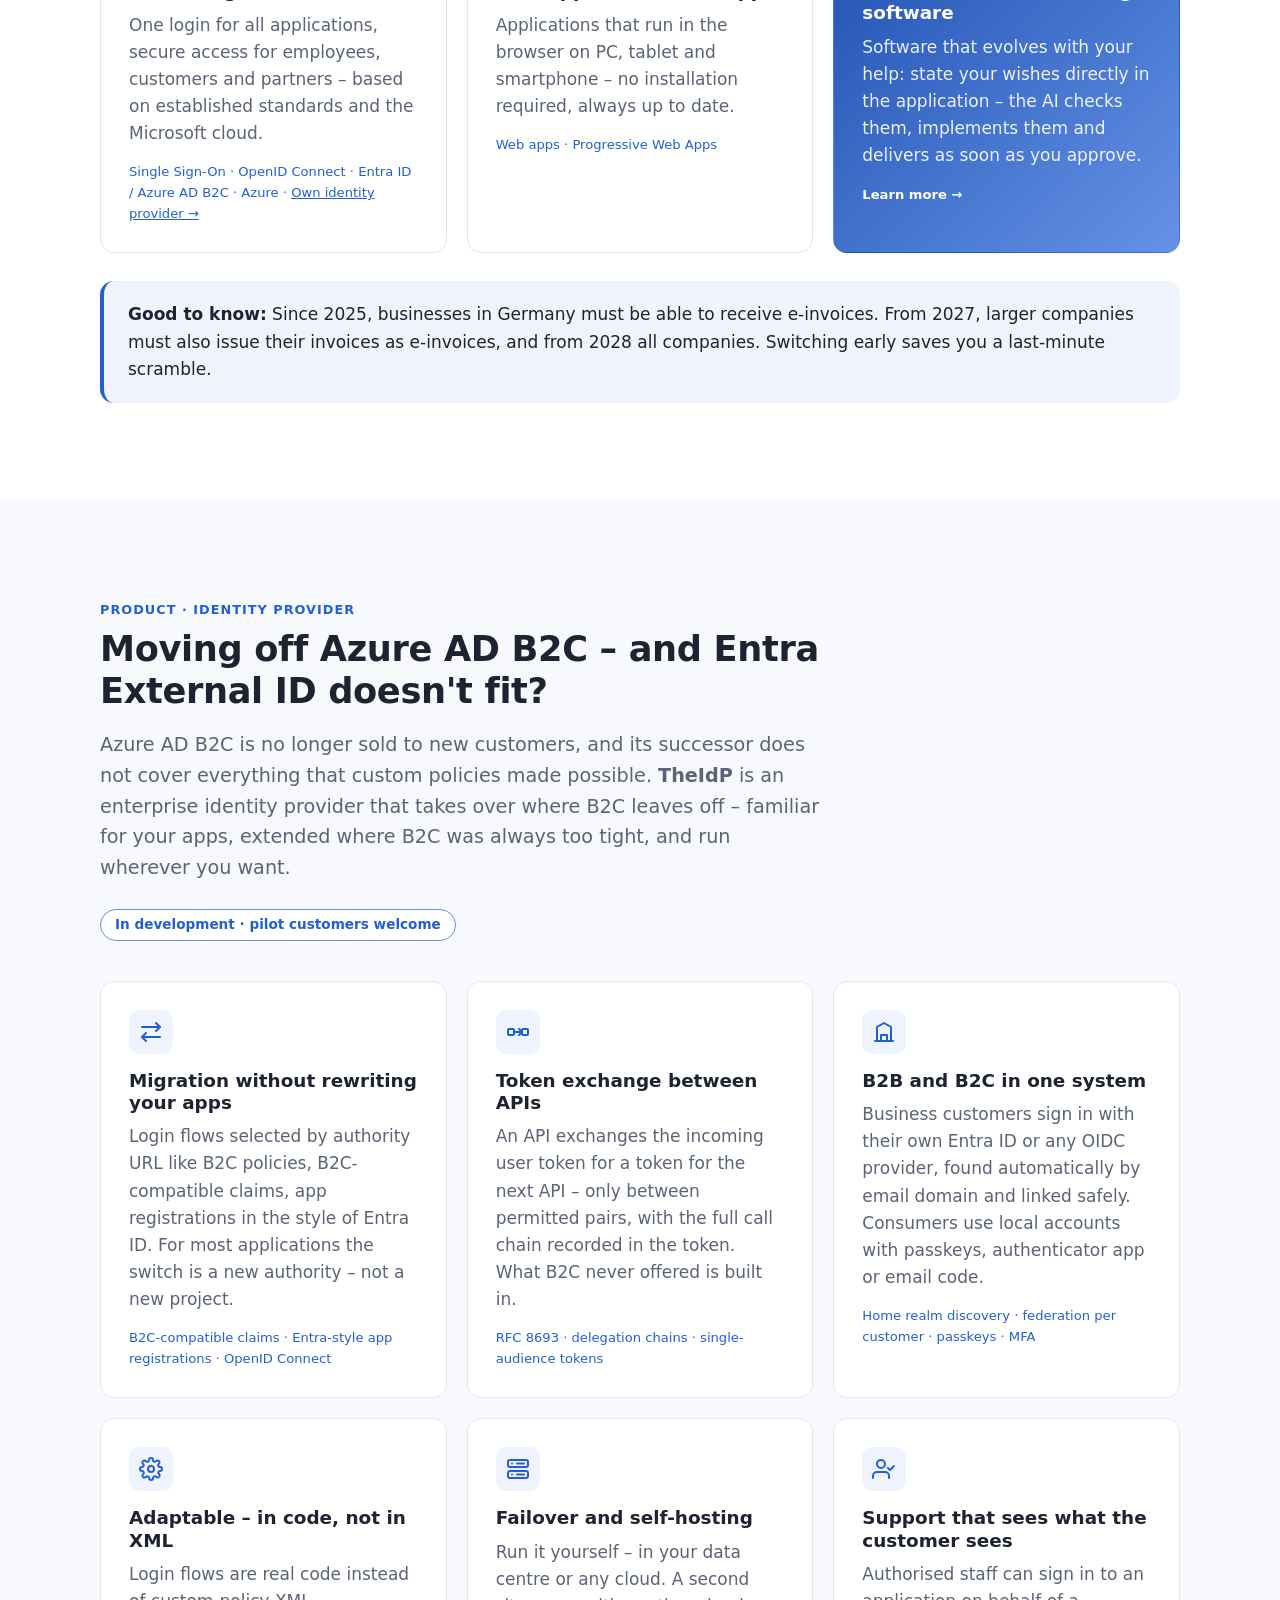
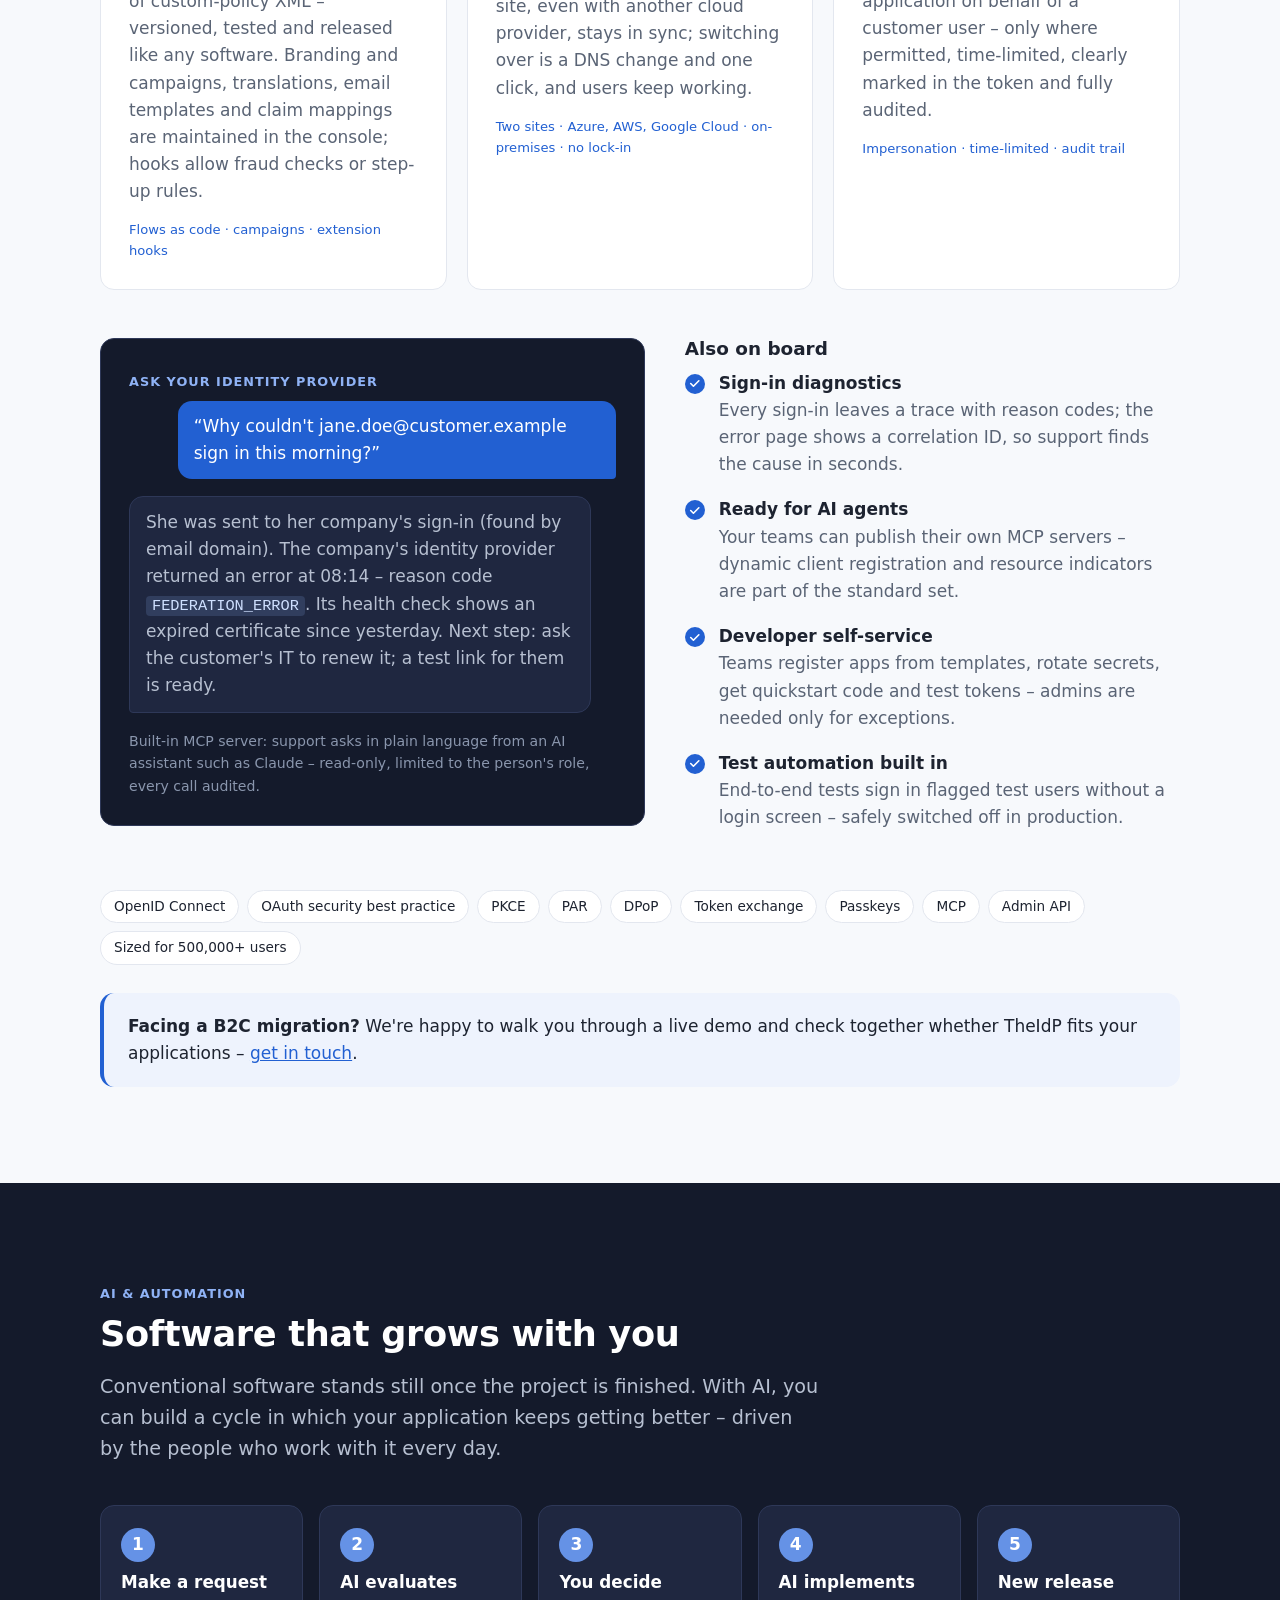
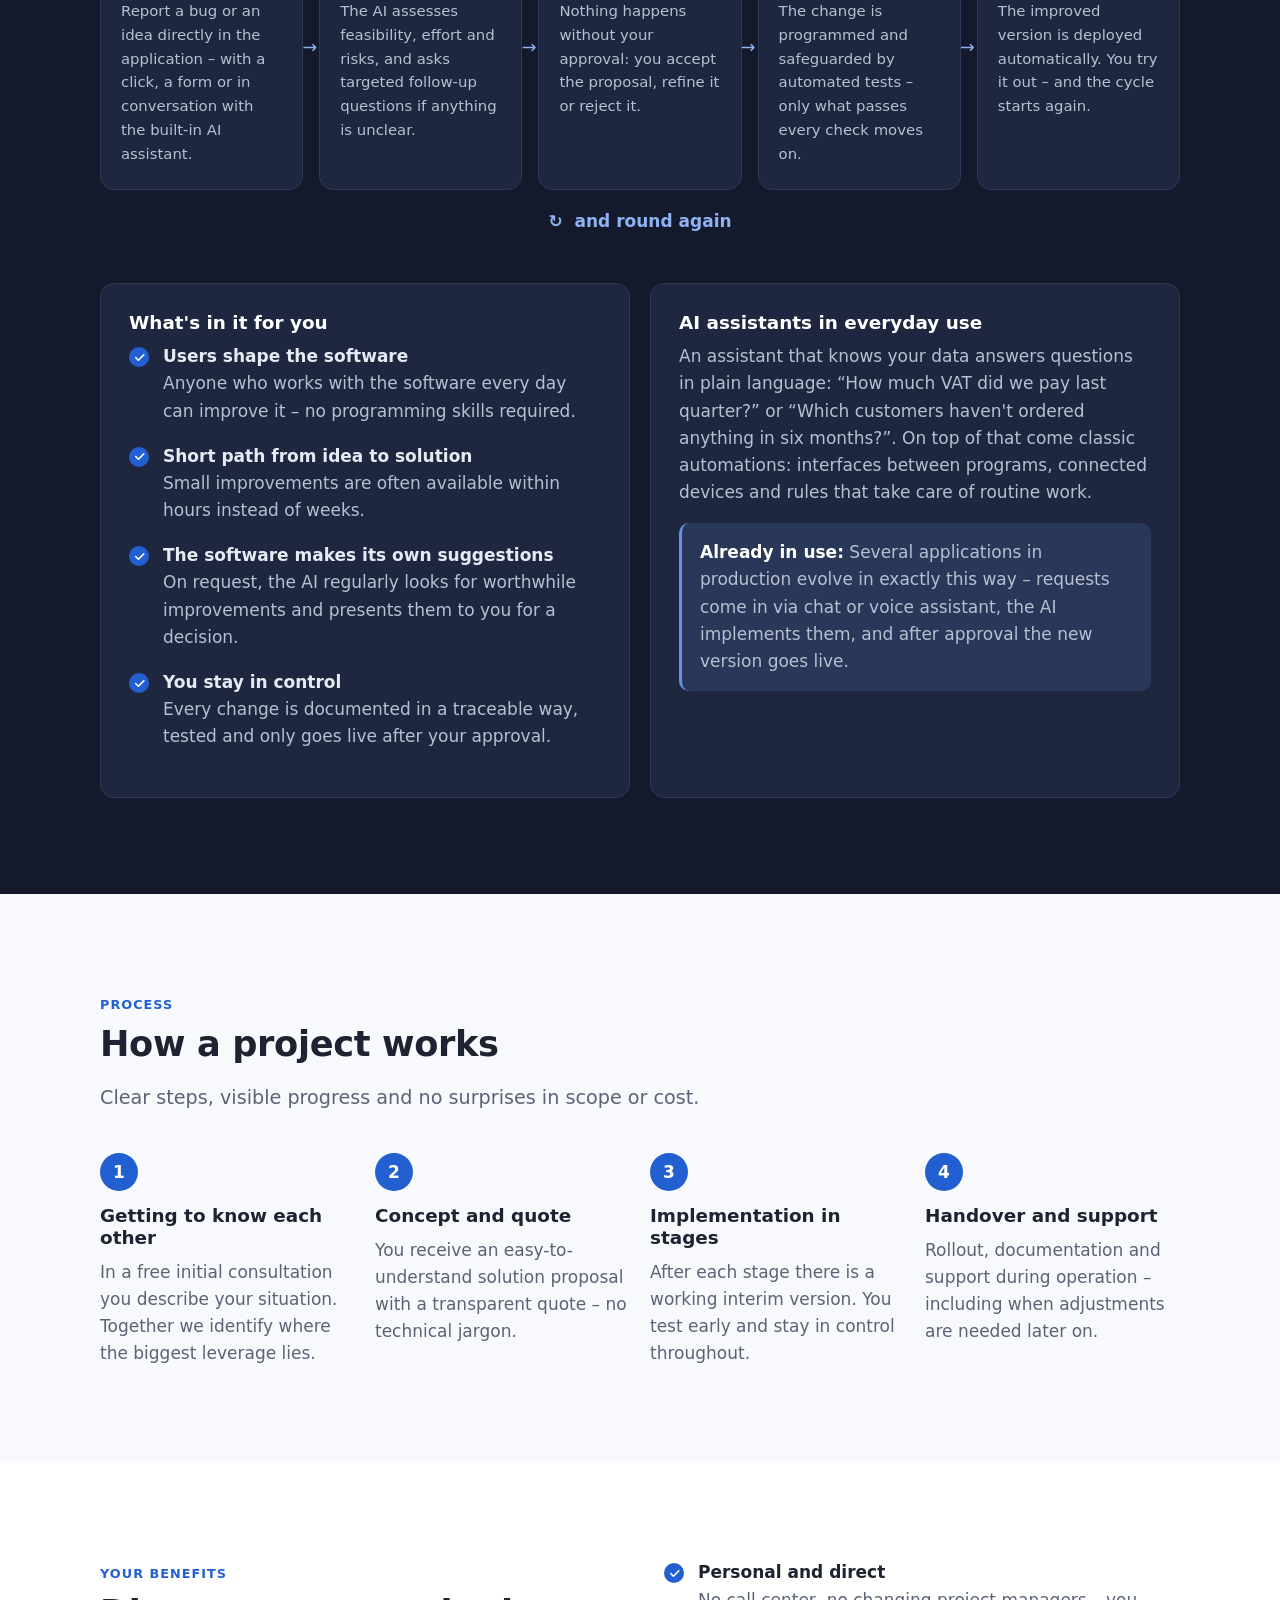
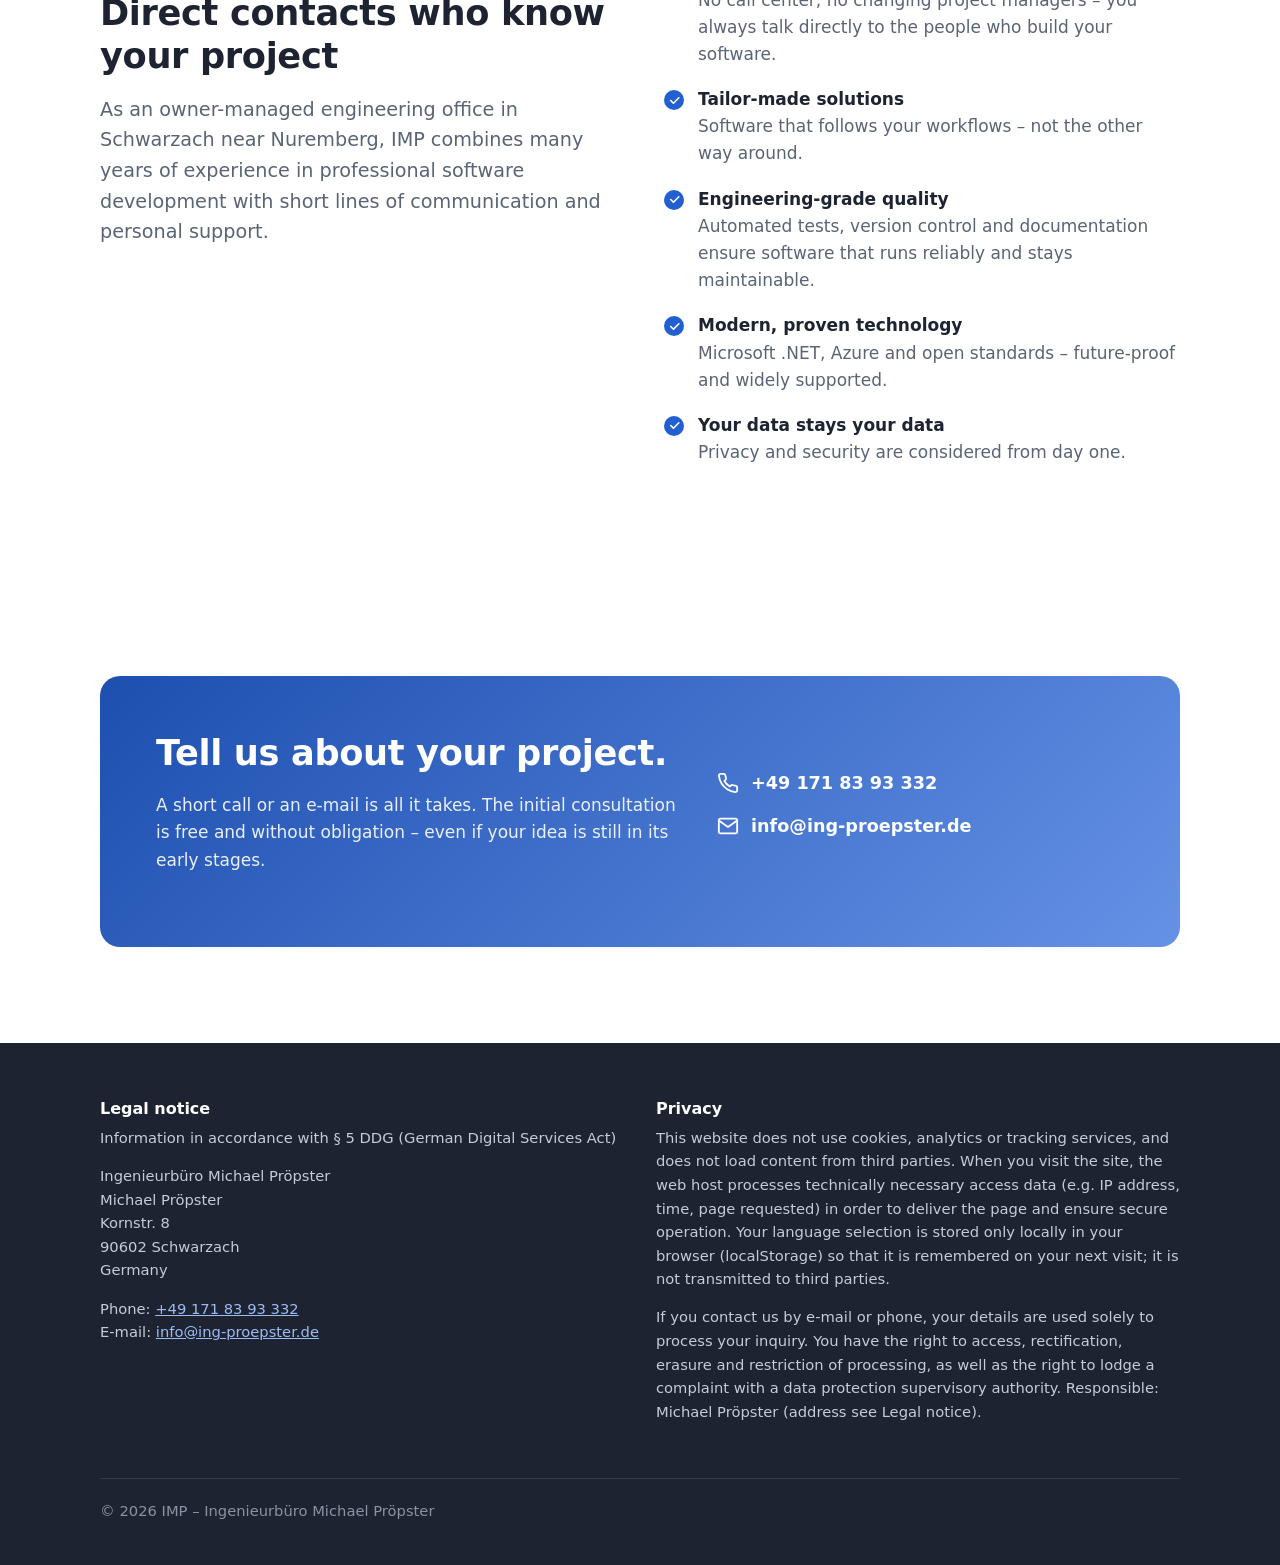
==== commit 61d242f8: "add TheIdP" ====
--- a/index.html
+++ b/index.html
@@ -3,9 +3,9 @@
 <head>
   <meta charset="UTF-8">
   <meta name="viewport" content="width=device-width, initial-scale=1">
-  <title>IMP Ingenieurbüro Michael Pröpster – Software for Small and Medium-Sized Businesses</title>
-  <meta name="description" content="Custom software for small and medium-sized businesses: replacing Excel, e-invoicing (XRechnung/ZUGFeRD), modernizing legacy systems, single sign-on and Azure. Ingenieurbüro Michael Pröpster, Schwarzach near Nuremberg, Germany.">
-  <meta property="og:title" content="IMP Ingenieurbüro Michael Pröpster">
+  <title>IMP Engineering Services M. Proepster – Software for Small and Medium-Sized Businesses</title>
+  <meta name="description" content="Custom software for small and medium-sized businesses: replacing Excel, e-invoicing (XRechnung/ZUGFeRD), modernizing legacy systems, single sign-on and Azure. IMP Engineering Services M. Proepster, Schwarzach near Nuremberg, Germany.">
+  <meta property="og:title" content="IMP Engineering Services M. Proepster">
   <meta property="og:description" content="Software that takes the load off your business – custom solutions for SMEs.">
   <meta property="og:type" content="website">
   <meta property="og:locale" content="en_US">
@@ -20,7 +20,7 @@
     "@context": "https://schema.org",
     "@type": "ProfessionalService",
     "name": "Ingenieurbüro Michael Pröpster",
-    "alternateName": "IMP",
+    "alternateName": ["IMP", "Engineering Services M. Proepster"],
     "description": "Custom software development for small and medium-sized businesses",
     "email": "info@ing-proepster.de",
     "telephone": "+49 171 8393332",
@@ -42,12 +42,13 @@
   <div class="wrap nav">
     <a class="brand" href="#top">
       <img src="assets/images/logotext-96x42.jpg" alt="IMP logo" width="96" height="42">
-      <span>Ingenieurbüro Michael Pröpster</span>
+      <span>Engineering Services M. Proepster</span>
     </a>
     <div class="nav-right">
       <nav aria-label="Main navigation">
         <ul>
           <li><a href="#services">Services</a></li>
+          <li><a href="#identity">Identity Provider</a></li>
           <li><a href="#ai">AI &amp; Automation</a></li>
           <li><a href="#process">Process</a></li>
           <li><a class="btn" href="#contact">Contact</a></li>
@@ -78,7 +79,7 @@
       <h1>Software that takes the load off your business.</h1>
       <p class="lead">
         Too much manual work in Excel, industry software that no longer fits, or new obligations such as e-invoicing?
-        Ingenieurbüro Michael Pröpster develops tailor-made solutions that fit your workflows exactly –
+        IMP Engineering Services develops tailor-made solutions that fit your workflows exactly –
         explained in plain language, implemented cleanly and supported for the long term.
       </p>
       <div class="actions">
@@ -135,7 +136,7 @@
           <h3>Secure sign-in and cloud</h3>
           <p>One login for all applications, secure access for employees, customers and partners – based on established
             standards and the Microsoft cloud.</p>
-          <div class="tags">Single Sign-On · OpenID Connect · Entra ID / Azure AD B2C · Azure</div>
+          <div class="tags">Single Sign-On · OpenID Connect · Entra ID / Azure AD B2C · Azure · <a href="#identity">Own identity provider →</a></div>
         </article>
 
         <article class="card">
@@ -162,6 +163,117 @@
         <p><strong>Good to know:</strong> Since 2025, businesses in Germany must be able to receive e-invoices. From 2027, larger
           companies must also issue their invoices as e-invoices, and from 2028 all companies. Switching early saves you a
           last-minute scramble.</p>
+      </div>
+    </div>
+  </section>
+
+  <section id="identity" class="alt">
+    <div class="wrap">
+      <div class="section-head">
+        <span class="eyebrow">Product · Identity Provider</span>
+        <h2>Moving off Azure AD B2C – and Entra External ID doesn't fit?</h2>
+        <p class="lead">Azure AD B2C is no longer sold to new customers, and its successor does not cover everything that
+          custom policies made possible. <strong>TheIdP</strong> is an enterprise identity provider that takes over
+          where B2C leaves off – familiar for your apps, extended where B2C was always too tight, and run wherever you want.</p>
+        <span class="status-pill">In development · pilot customers welcome</span>
+      </div>
+
+      <div class="grid">
+        <article class="card">
+          <div class="icon" aria-hidden="true">
+            <svg viewBox="0 0 24 24" fill="none" stroke="currentColor" stroke-width="2" stroke-linecap="round" stroke-linejoin="round"><path d="M17 3l4 4-4 4"/><path d="M3 7h18"/><path d="M7 21l-4-4 4-4"/><path d="M21 17H3"/></svg>
+          </div>
+          <h3>Migration without rewriting your apps</h3>
+          <p>Login flows selected by authority URL like B2C policies, B2C-compatible claims, app registrations in the
+            style of Entra ID. For most applications the switch is a new authority – not a new project.</p>
+          <div class="tags">B2C-compatible claims · Entra-style app registrations · OpenID Connect</div>
+        </article>
+
+        <article class="card">
+          <div class="icon" aria-hidden="true">
+            <svg viewBox="0 0 24 24" fill="none" stroke="currentColor" stroke-width="2" stroke-linecap="round" stroke-linejoin="round"><rect x="2" y="9" width="6" height="6" rx="1"/><rect x="16" y="9" width="6" height="6" rx="1"/><path d="M8 12h8M13 9l3 3-3 3"/></svg>
+          </div>
+          <h3>Token exchange between APIs</h3>
+          <p>An API exchanges the incoming user token for a token for the next API – only between permitted pairs, with
+            the full call chain recorded in the token. What B2C never offered is built in.</p>
+          <div class="tags">RFC 8693 · delegation chains · single-audience tokens</div>
+        </article>
+
+        <article class="card">
+          <div class="icon" aria-hidden="true">
+            <svg viewBox="0 0 24 24" fill="none" stroke="currentColor" stroke-width="2" stroke-linecap="round" stroke-linejoin="round"><path d="M3 21h18"/><path d="M5 21V7l7-4 7 4v14"/><path d="M9 21v-6h6v6"/></svg>
+          </div>
+          <h3>B2B and B2C in one system</h3>
+          <p>Business customers sign in with their own Entra ID or any OIDC provider, found automatically by email domain
+            and linked safely. Consumers use local accounts with passkeys, authenticator app or email code.</p>
+          <div class="tags">Home realm discovery · federation per customer · passkeys · MFA</div>
+        </article>
+
+        <article class="card">
+          <div class="icon" aria-hidden="true">
+            <svg viewBox="0 0 24 24" fill="none" stroke="currentColor" stroke-width="2" stroke-linecap="round" stroke-linejoin="round"><circle cx="12" cy="12" r="3"/><path d="M19.4 15a1.7 1.7 0 0 0 .3 1.8l.1.1a2 2 0 1 1-2.8 2.8l-.1-.1a1.7 1.7 0 0 0-1.8-.3 1.7 1.7 0 0 0-1 1.5V21a2 2 0 1 1-4 0v-.1a1.7 1.7 0 0 0-1.1-1.5 1.7 1.7 0 0 0-1.8.3l-.1.1a2 2 0 1 1-2.8-2.8l.1-.1a1.7 1.7 0 0 0 .3-1.8 1.7 1.7 0 0 0-1.5-1H3a2 2 0 1 1 0-4h.1a1.7 1.7 0 0 0 1.5-1.1 1.7 1.7 0 0 0-.3-1.8l-.1-.1a2 2 0 1 1 2.8-2.8l.1.1a1.7 1.7 0 0 0 1.8.3H9a1.7 1.7 0 0 0 1-1.5V3a2 2 0 1 1 4 0v.1a1.7 1.7 0 0 0 1 1.5 1.7 1.7 0 0 0 1.8-.3l.1-.1a2 2 0 1 1 2.8 2.8l-.1.1a1.7 1.7 0 0 0-.3 1.8V9a1.7 1.7 0 0 0 1.5 1H21a2 2 0 1 1 0 4h-.1a1.7 1.7 0 0 0-1.5 1z"/></svg>
+          </div>
+          <h3>Adaptable – in code, not in XML</h3>
+          <p>Login flows are real code instead of custom-policy XML – versioned, tested and released like any software. Branding and campaigns, translations, email
+            templates and claim mappings are maintained in the console; hooks allow fraud checks or step-up rules.</p>
+          <div class="tags">Flows as code · campaigns · extension hooks</div>
+        </article>
+
+        <article class="card">
+          <div class="icon" aria-hidden="true">
+            <svg viewBox="0 0 24 24" fill="none" stroke="currentColor" stroke-width="2" stroke-linecap="round" stroke-linejoin="round"><rect x="2" y="3" width="20" height="7" rx="2"/><rect x="2" y="14" width="20" height="7" rx="2"/><path d="M6 6.5h.01M6 17.5h.01M11 6.5h7M11 17.5h7"/></svg>
+          </div>
+          <h3>Failover and self-hosting</h3>
+          <p>Run it yourself – in your data centre or any cloud. A second site, even with another cloud provider, stays in
+            sync; switching over is a DNS change and one click, and users keep working.</p>
+          <div class="tags">Two sites · Azure, AWS, Google Cloud · on-premises · no lock-in</div>
+        </article>
+
+        <article class="card">
+          <div class="icon" aria-hidden="true">
+            <svg viewBox="0 0 24 24" fill="none" stroke="currentColor" stroke-width="2" stroke-linecap="round" stroke-linejoin="round"><path d="M17 21v-2a4 4 0 0 0-4-4H5a4 4 0 0 0-4 4v2"/><circle cx="9" cy="7" r="4"/><path d="M16 11l2 2 4-4"/></svg>
+          </div>
+          <h3>Support that sees what the customer sees</h3>
+          <p>Authorised staff can sign in to an application on behalf of a customer user – only where permitted,
+            time-limited, clearly marked in the token and fully audited.</p>
+          <div class="tags">Impersonation · time-limited · audit trail</div>
+        </article>
+      </div>
+
+      <div class="idp-more">
+        <div class="ki-box chat" aria-label="Example: asking the identity provider through an AI assistant">
+          <span class="eyebrow">Ask your identity provider</span>
+          <p class="chat-q">“Why couldn't jane.doe@customer.example sign in this morning?”</p>
+          <p class="chat-a">She was sent to her company's sign-in (found by email domain). The company's identity provider
+            returned an error at 08:14 – reason code <code>FEDERATION_ERROR</code>. Its health check shows an expired
+            certificate since yesterday. Next step: ask the customer's IT to renew it; a test link for them is ready.</p>
+          <p class="chat-note">Built-in MCP server: support asks in plain language from an AI assistant such as Claude –
+            read-only, limited to the person's role, every call audited.</p>
+        </div>
+        <div>
+          <h3>Also on board</h3>
+          <ul class="checks">
+            <li><strong>Sign-in diagnostics</strong><span>Every sign-in leaves a trace with reason codes; the error page shows a
+              correlation ID, so support finds the cause in seconds.</span></li>
+            <li><strong>Ready for AI agents</strong><span>Your teams can publish their own MCP servers – dynamic client
+              registration and resource indicators are part of the standard set.</span></li>
+            <li><strong>Developer self-service</strong><span>Teams register apps from templates, rotate secrets, get
+              quickstart code and test tokens – admins are needed only for exceptions.</span></li>
+            <li><strong>Test automation built in</strong><span>End-to-end tests sign in flagged test users without a login
+              screen – safely switched off in production.</span></li>
+          </ul>
+        </div>
+      </div>
+
+      <ul class="chips" aria-label="Standards">
+        <li>OpenID Connect</li><li>OAuth security best practice</li><li>PKCE</li><li>PAR</li><li>DPoP</li>
+        <li>Token exchange</li><li>Passkeys</li><li>MCP</li><li>Admin API</li>
+        <li>Sized for 500,000+ users</li>
+      </ul>
+
+      <div class="note">
+        <p><strong>Facing a B2C migration?</strong> We're happy to walk you through a live demo and check together whether
+          TheIdP fits your applications – <a href="#contact">get in touch</a>.</p>
       </div>
     </div>
   </section>
@@ -258,12 +370,12 @@
     <div class="wrap split">
       <div>
         <span class="eyebrow">Your benefits</span>
-        <h2>One contact who knows your project</h2>
+        <h2>Direct contacts who know your project</h2>
         <p class="lead">As an owner-managed engineering office in Schwarzach near Nuremberg, IMP combines many years of experience
           in professional software development with short lines of communication and personal support.</p>
       </div>
       <ul class="checks">
-        <li><strong>Personal and direct</strong><span>No call center, no changing project managers – you always talk to the developer himself.</span></li>
+        <li><strong>Personal and direct</strong><span>No call center, no changing project managers – you always talk directly to the people who build your software.</span></li>
         <li><strong>Tailor-made solutions</strong><span>Software that follows your workflows – not the other way around.</span></li>
         <li><strong>Engineering-grade quality</strong><span>Automated tests, version control and documentation ensure software that runs reliably and stays maintainable.</span></li>
         <li><strong>Modern, proven technology</strong><span>Microsoft .NET, Azure and open standards – future-proof and widely supported.</span></li>
@@ -276,7 +388,7 @@
     <div class="wrap">
       <div class="contact">
         <div>
-          <h2>Tell me about your project.</h2>
+          <h2>Tell us about your project.</h2>
           <p>A short call or an e-mail is all it takes. The initial consultation is free and without obligation –
             even if your idea is still in its early stages.</p>
         </div>
--- a/assets/css/site.css
+++ b/assets/css/site.css
@@ -208,6 +208,25 @@
 }
 .shot figcaption { margin-top: 14px; font-size: .9rem; color: var(--muted); text-align: center; }
 
+/* Identity Provider */
+.status-pill {
+  display: inline-block; margin-top: 6px; padding: 4px 14px; border-radius: 999px;
+  background: #fff; border: 1px solid var(--blue-light); color: var(--blue); font-size: .85rem; font-weight: 600;
+}
+.idp-more { display: grid; gap: 40px; grid-template-columns: 1.1fr 1fr; align-items: start; margin-top: 48px; }
+@media (max-width: 860px) { .idp-more { grid-template-columns: 1fr; gap: 28px; } }
+.chat { background: #141a2b; color: #e6eaf2; }
+.chat .eyebrow { color: #8fb2f5; }
+.chat-q {
+  margin-left: auto; max-width: 90%; padding: 12px 16px; border-radius: 14px 14px 4px 14px;
+  background: var(--blue); color: #fff !important; font-weight: 500;
+}
+.chat-a { max-width: 95%; padding: 12px 16px; border-radius: 14px 14px 14px 4px; background: #1f2740; border: 1px solid #2e3858; }
+.chat code { background: rgba(143,178,245,.16); color: #cfe0ff; padding: 1px 6px; border-radius: 4px; font-size: .9em; }
+.chat .chat-note { margin: 0; font-size: .88rem; color: #8a96ad; }
+.chips { list-style: none; margin: 40px 0 0; padding: 0; display: flex; flex-wrap: wrap; gap: 8px; }
+.chips li { padding: 5px 13px; border-radius: 999px; background: #fff; border: 1px solid var(--line); font-size: .85rem; color: var(--ink); }
+
 /* Kontakt */
 .contact {
   background: linear-gradient(135deg, #1d4fb0, var(--blue-light));
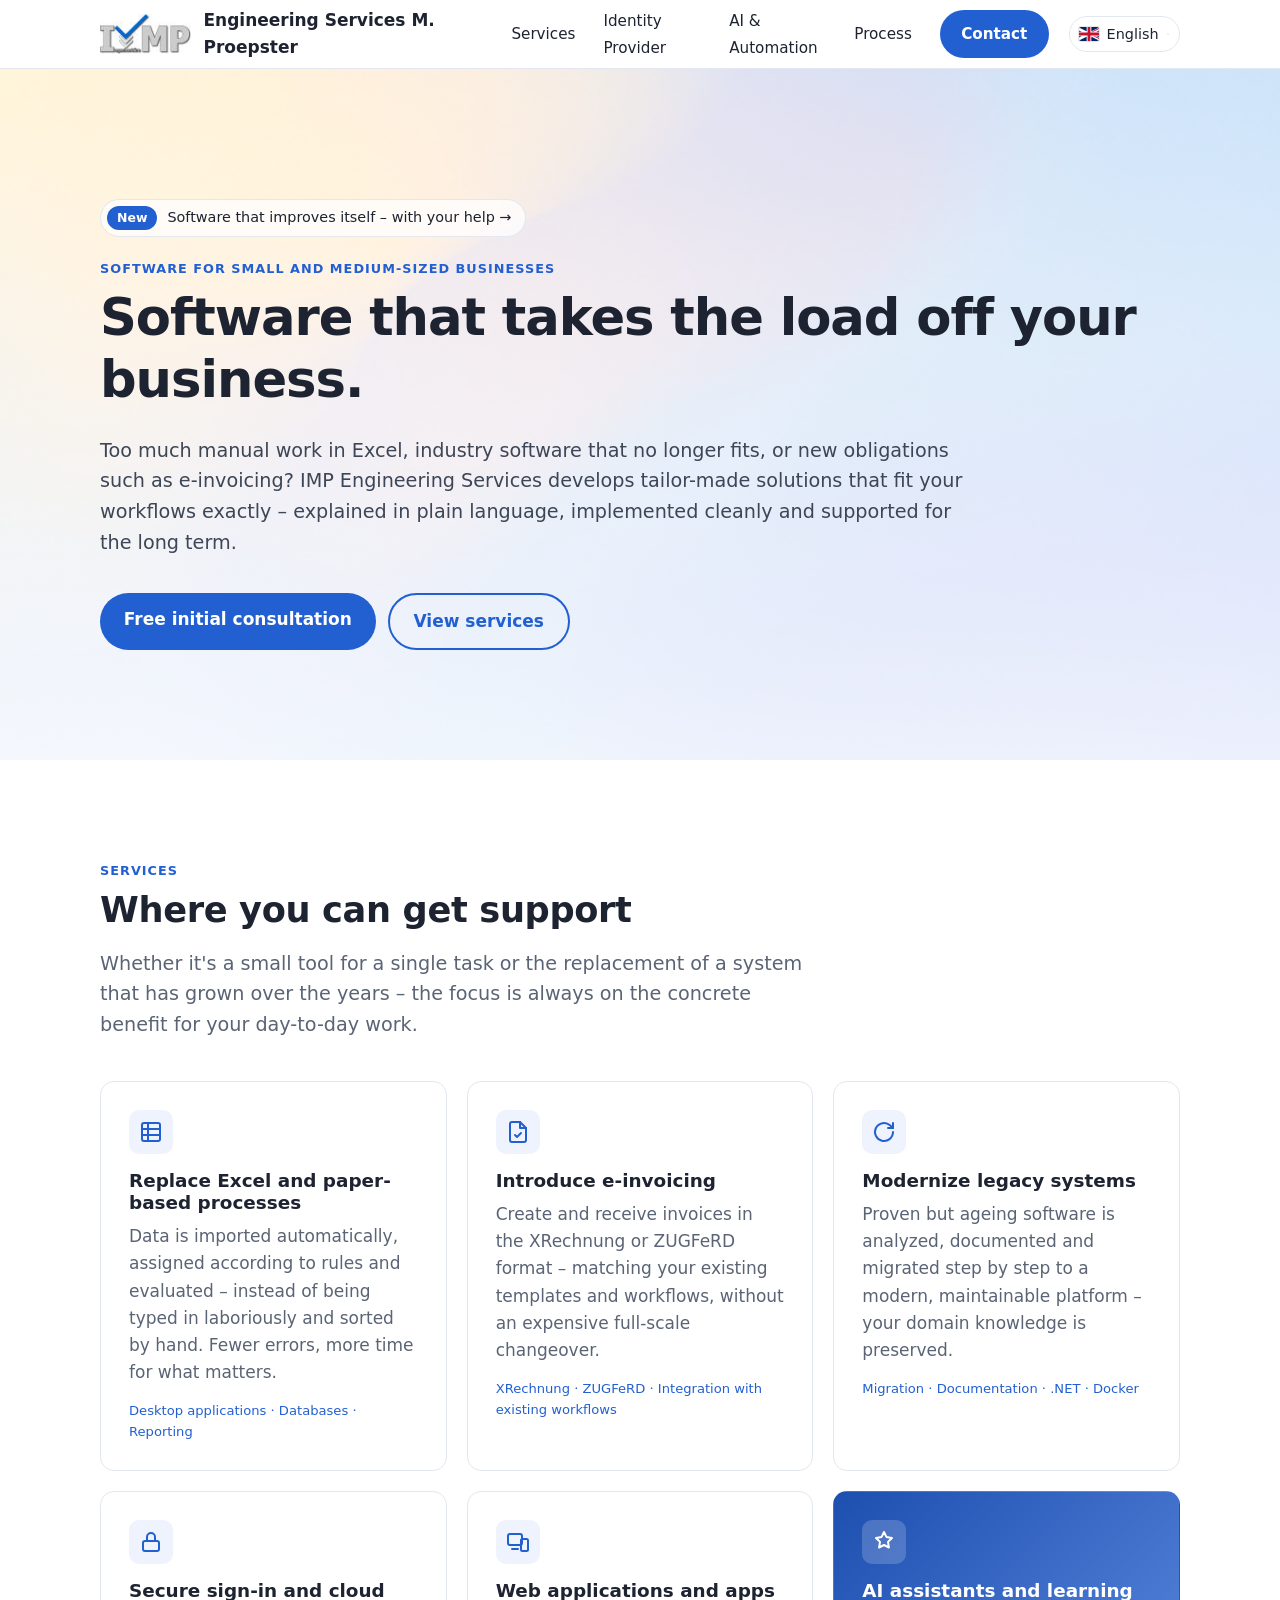
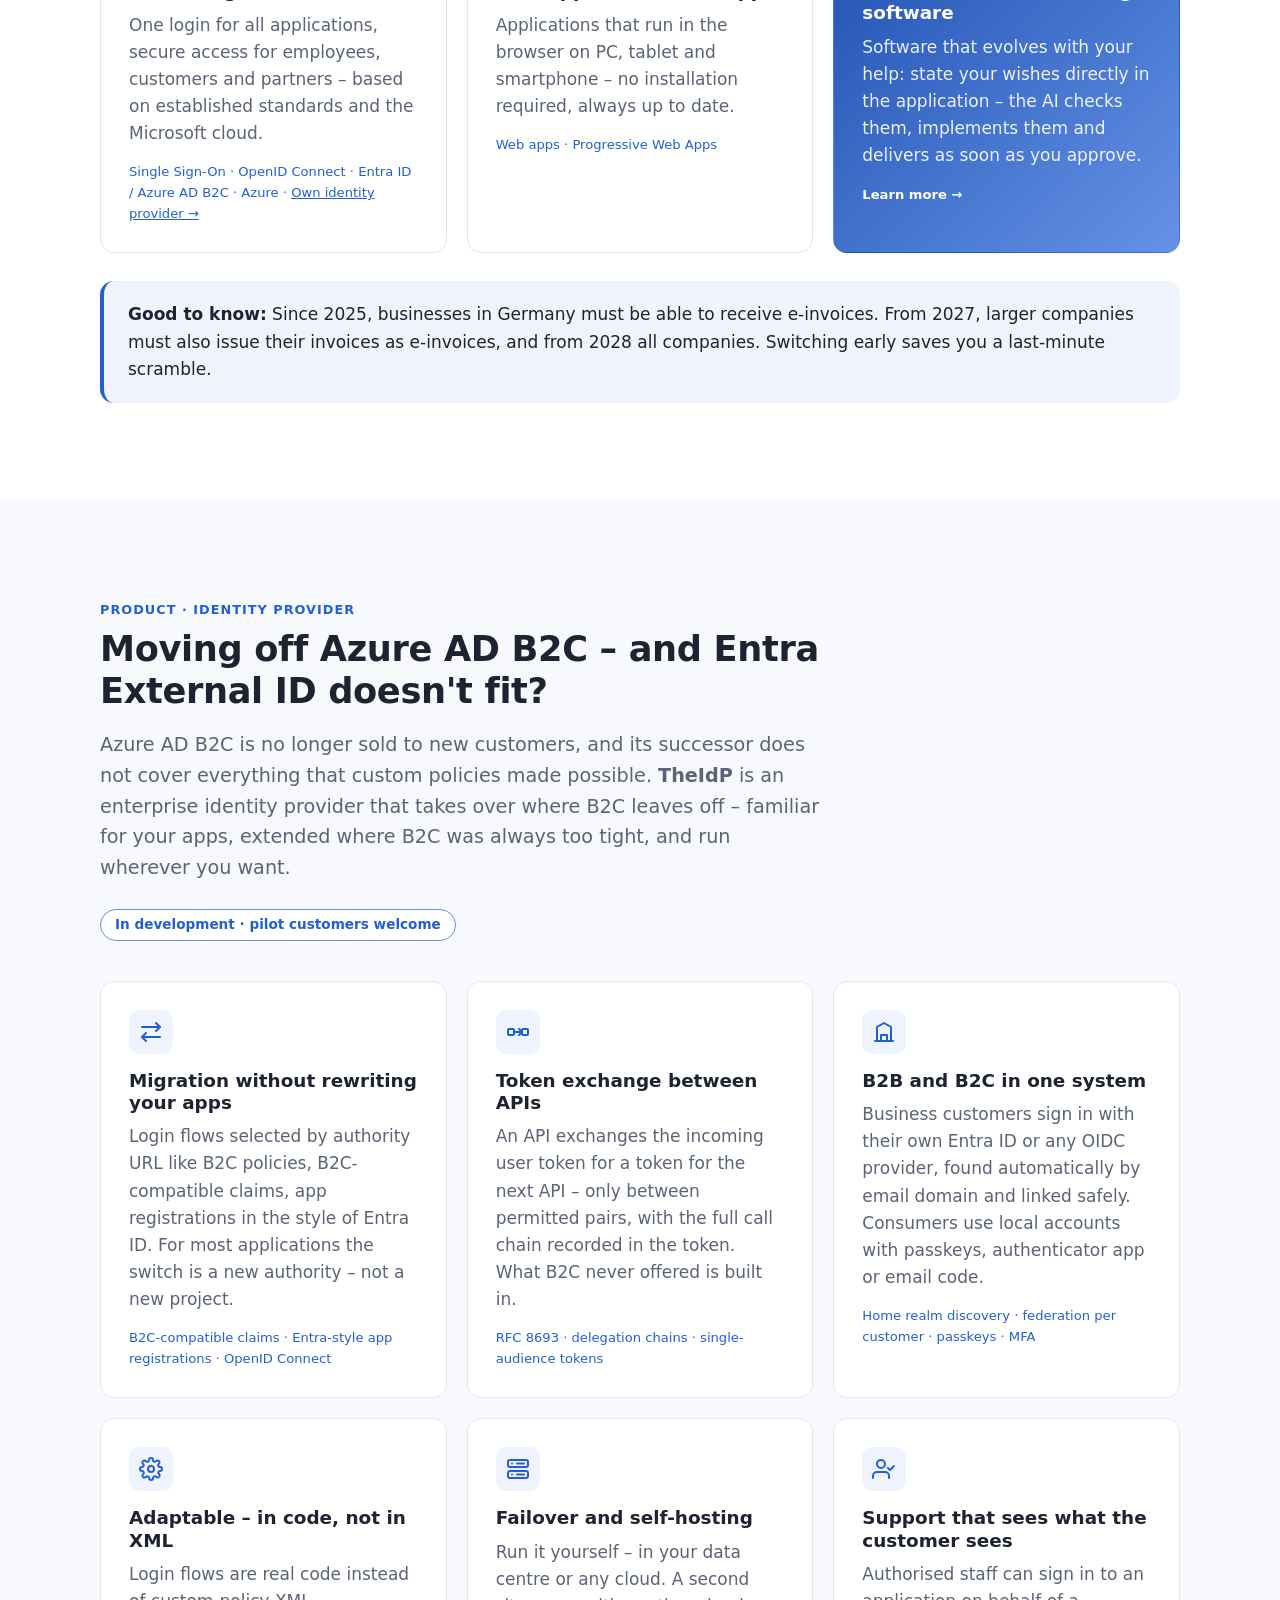
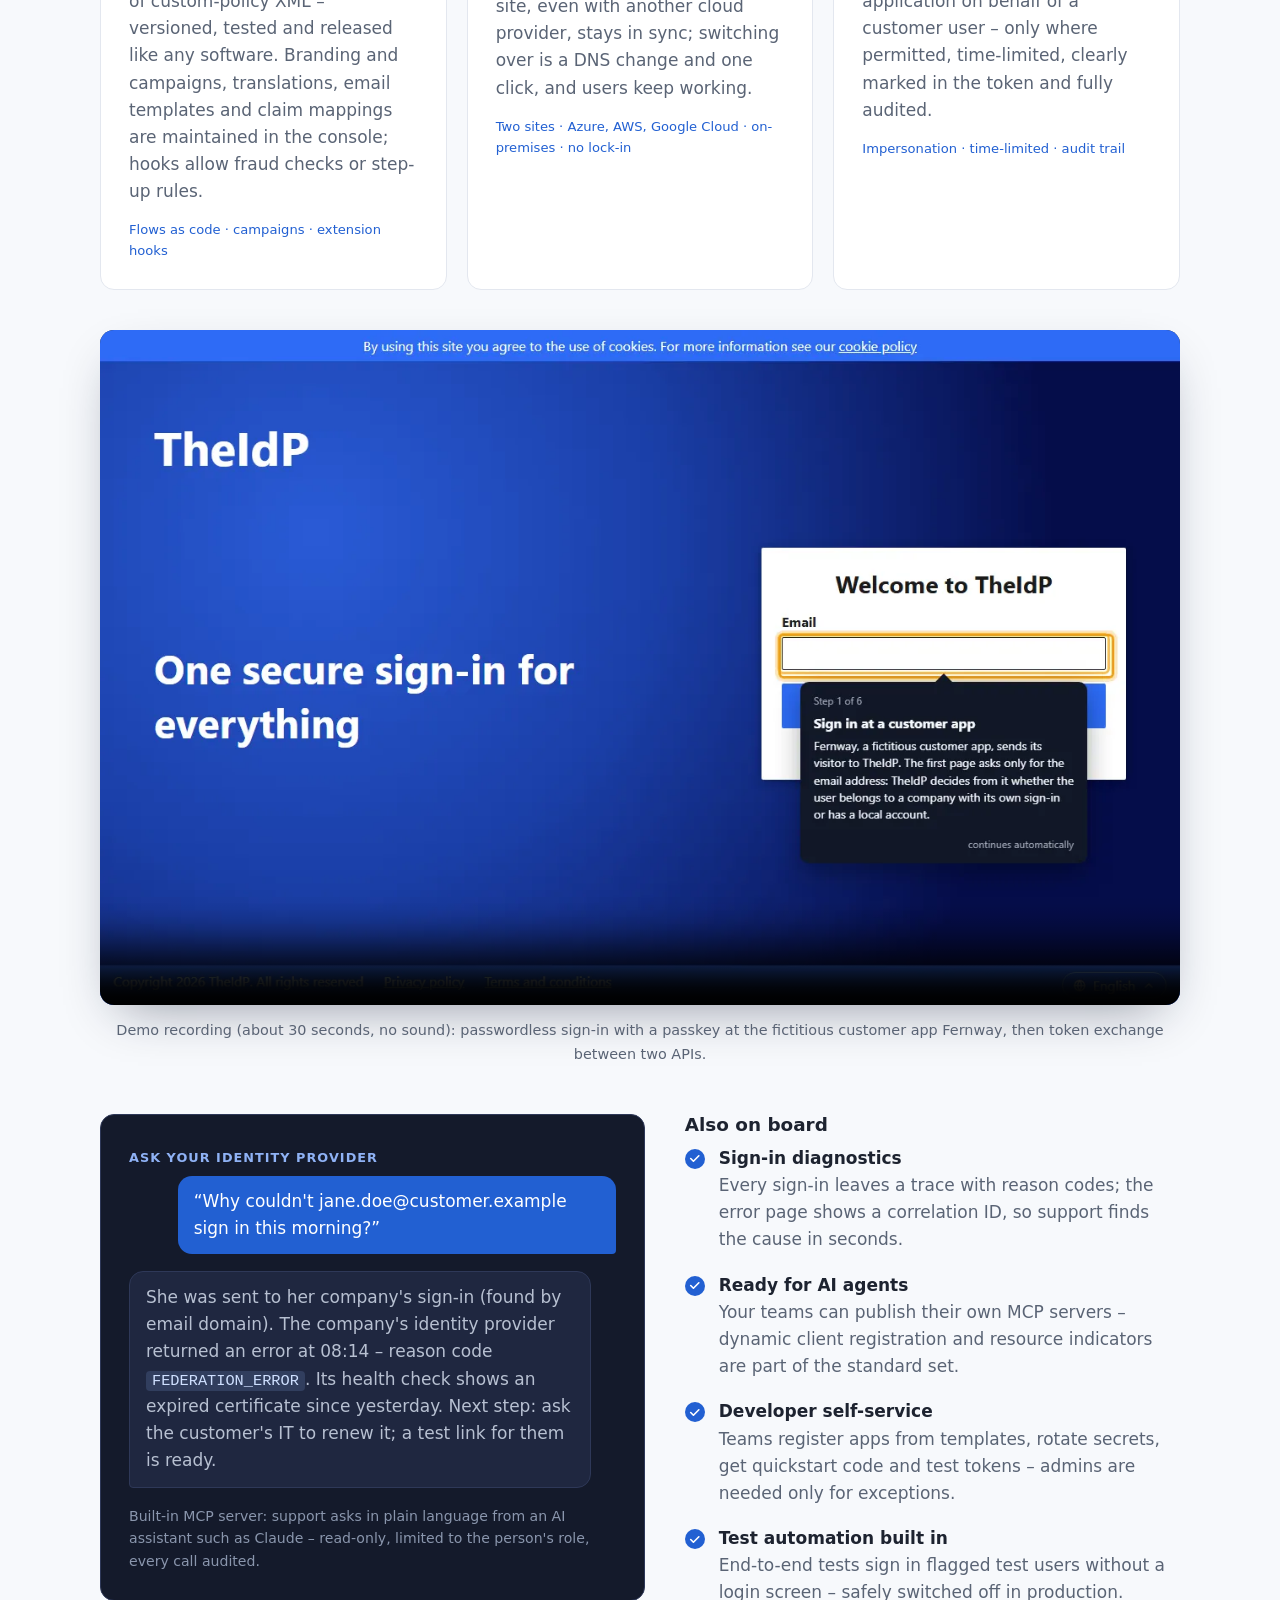
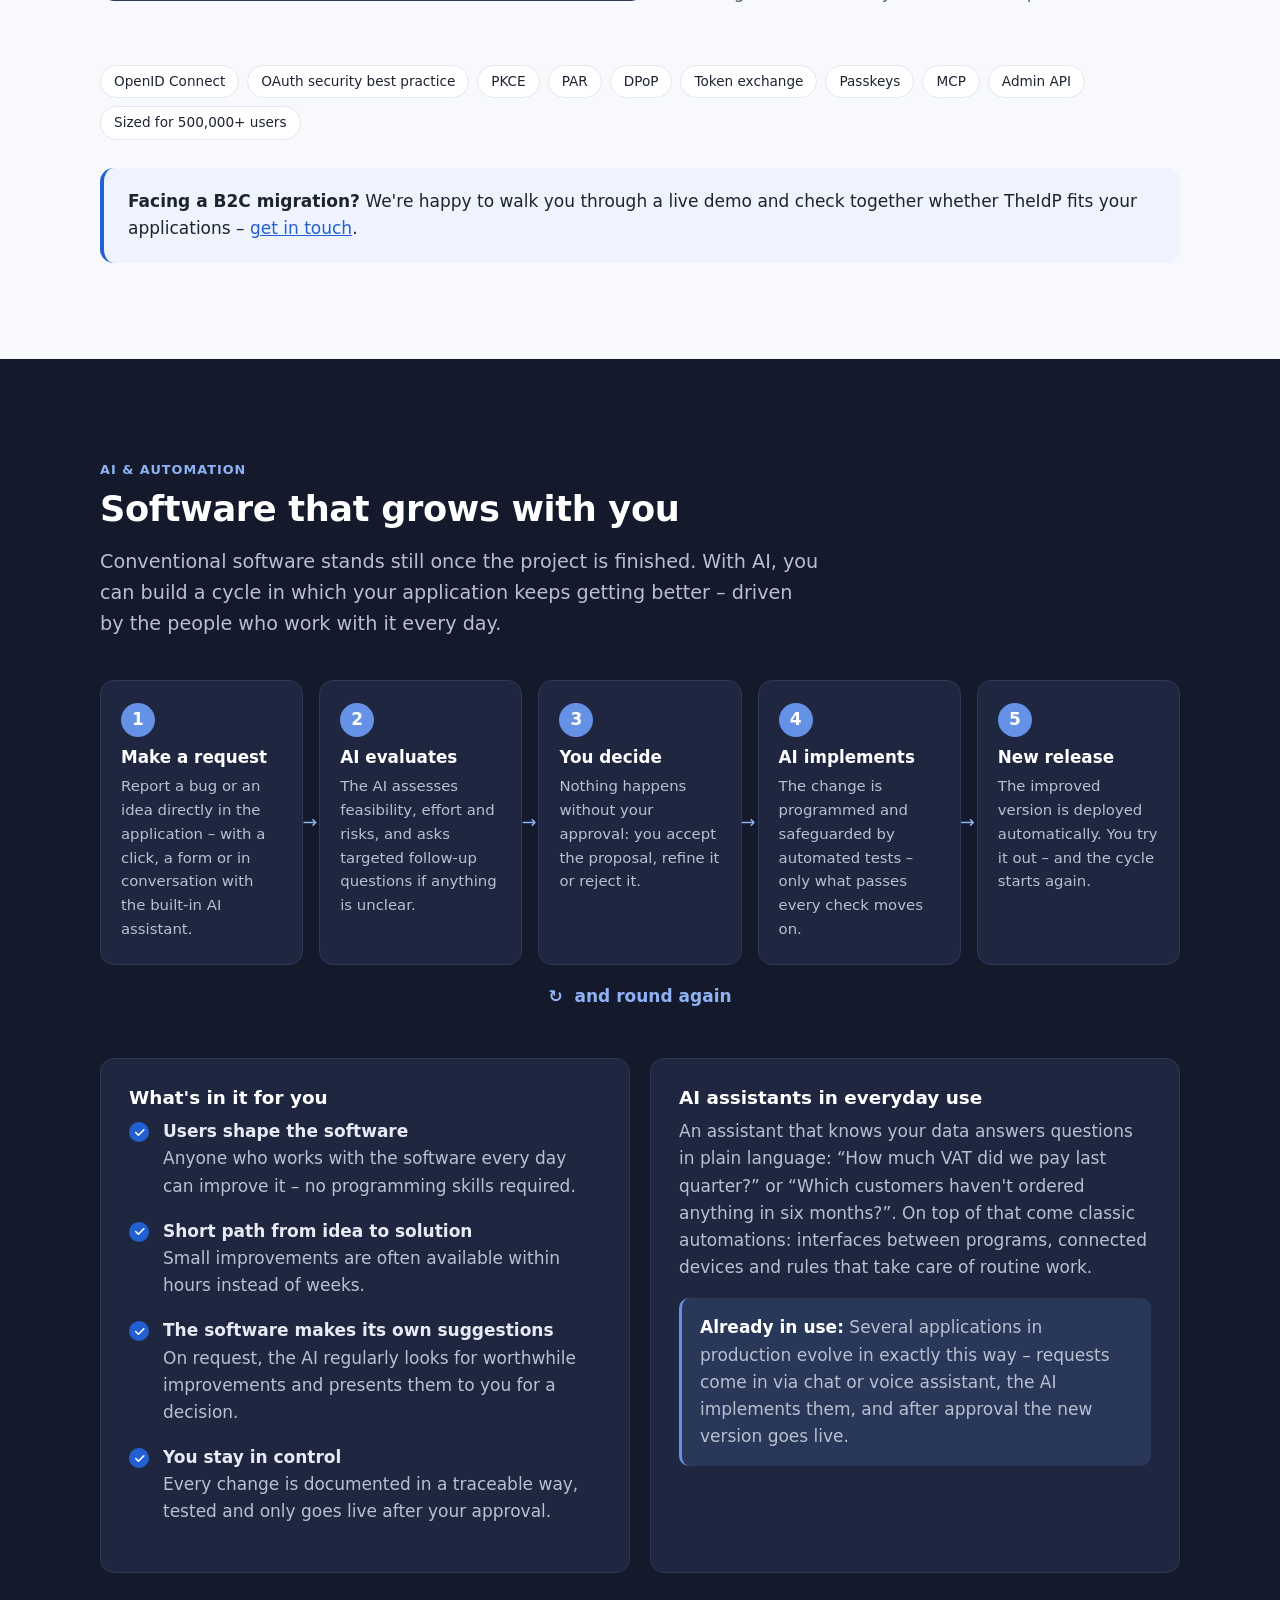
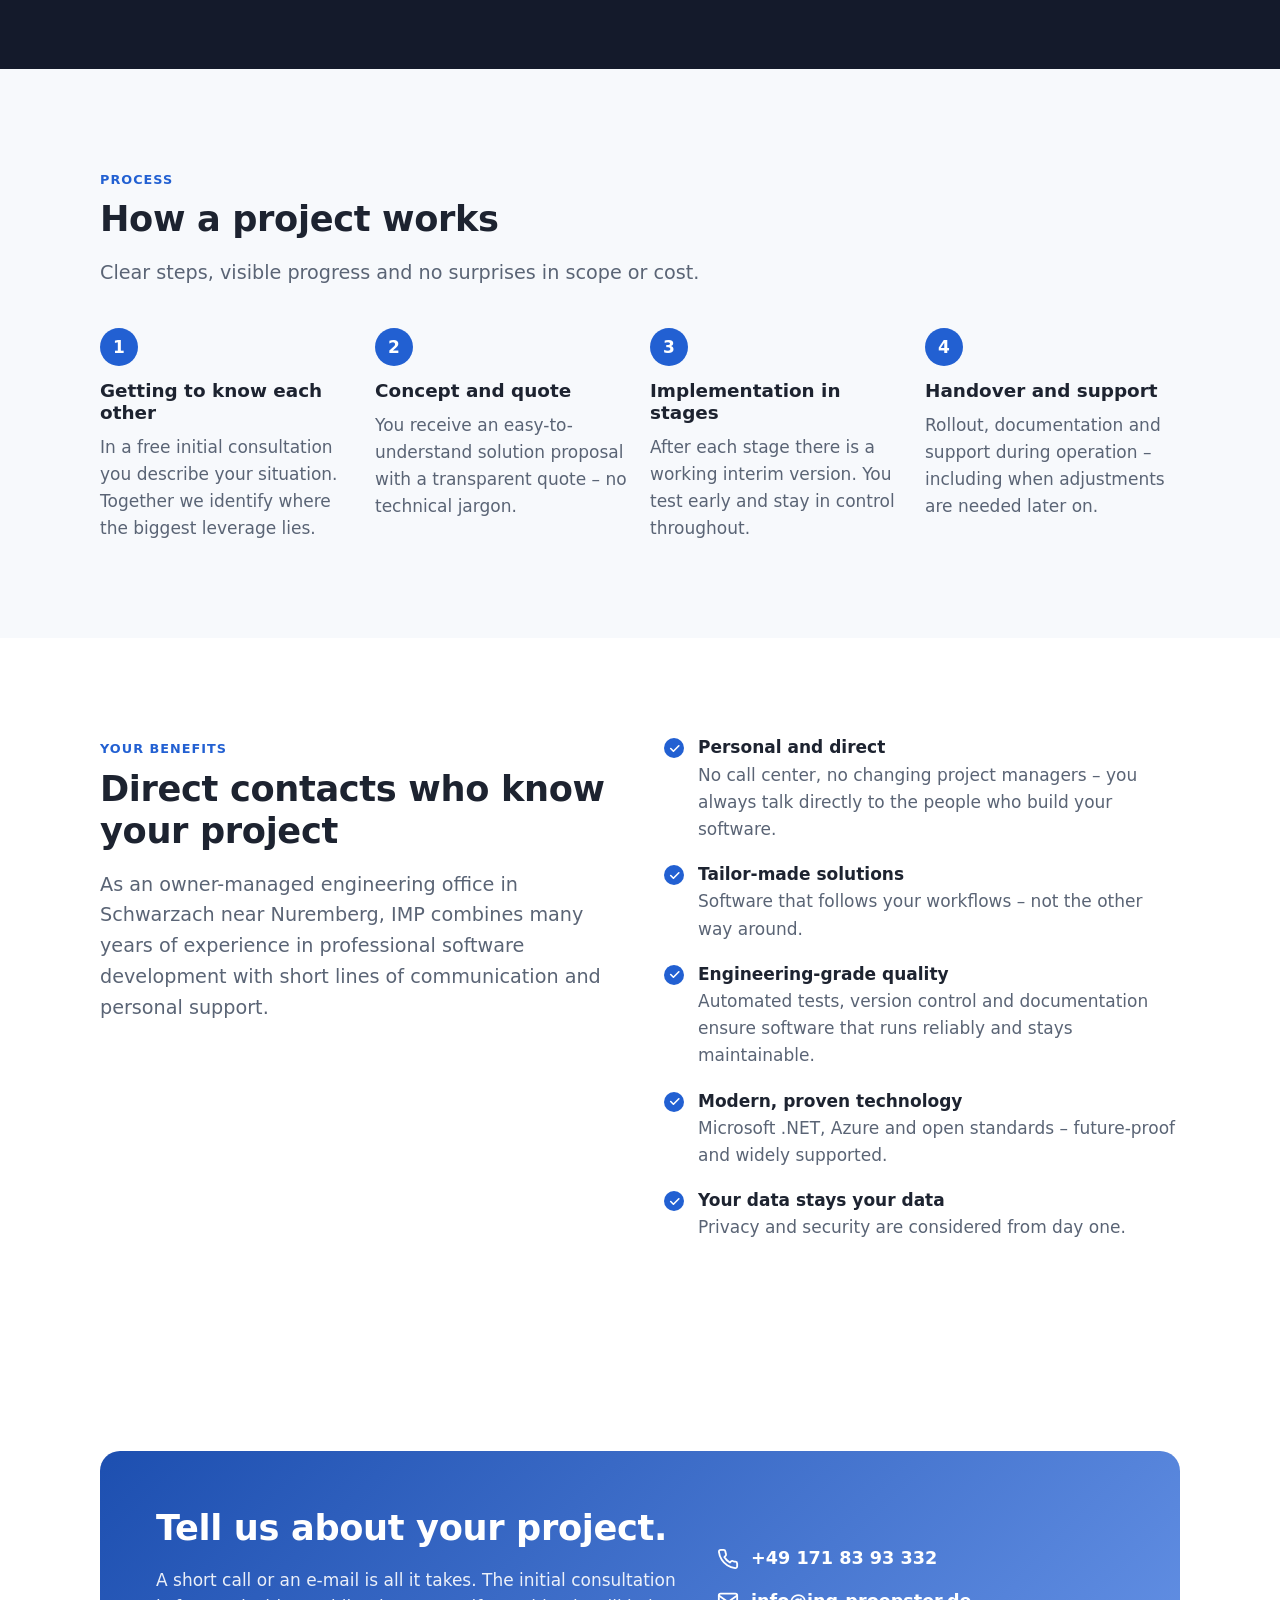
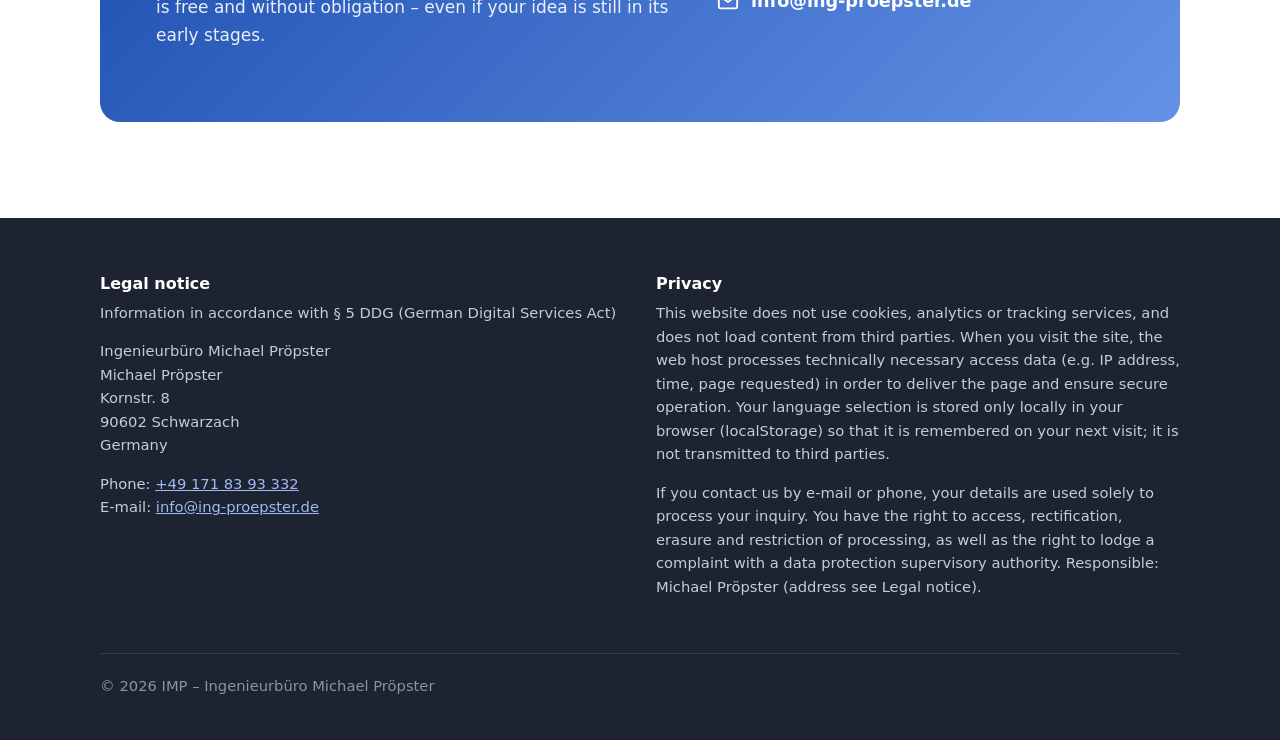
==== commit 394df5fc: "TheIdP recording" ====
--- a/index.html
+++ b/index.html
@@ -240,6 +240,13 @@
         </article>
       </div>
 
+      <figure class="shot idp-video">
+        <video controls muted playsinline preload="none" poster="assets/video/theidp-demo-poster.webp" aria-label="Demo: passkey sign-in and token exchange">
+          <source src="assets/video/theidp-passkey-token-exchange.webm" type="video/webm">
+        </video>
+        <figcaption>Demo recording (about 30 seconds, no sound): passwordless sign-in with a passkey at the fictitious customer app Fernway, then token exchange between two APIs.</figcaption>
+      </figure>
+
       <div class="idp-more">
         <div class="ki-box chat" aria-label="Example: asking the identity provider through an AI assistant">
           <span class="eyebrow">Ask your identity provider</span>
--- a/assets/css/site.css
+++ b/assets/css/site.css
@@ -209,6 +209,7 @@
 .shot figcaption { margin-top: 14px; font-size: .9rem; color: var(--muted); text-align: center; }
 
 /* Identity Provider */
+.idp-video video { display: block; width: 100%; height: auto; border-radius: var(--radius); background: #141a2b; box-shadow: 0 20px 50px -20px rgba(16, 24, 48, .45); }
 .status-pill {
   display: inline-block; margin-top: 6px; padding: 4px 14px; border-radius: 999px;
   background: #fff; border: 1px solid var(--blue-light); color: var(--blue); font-size: .85rem; font-weight: 600;
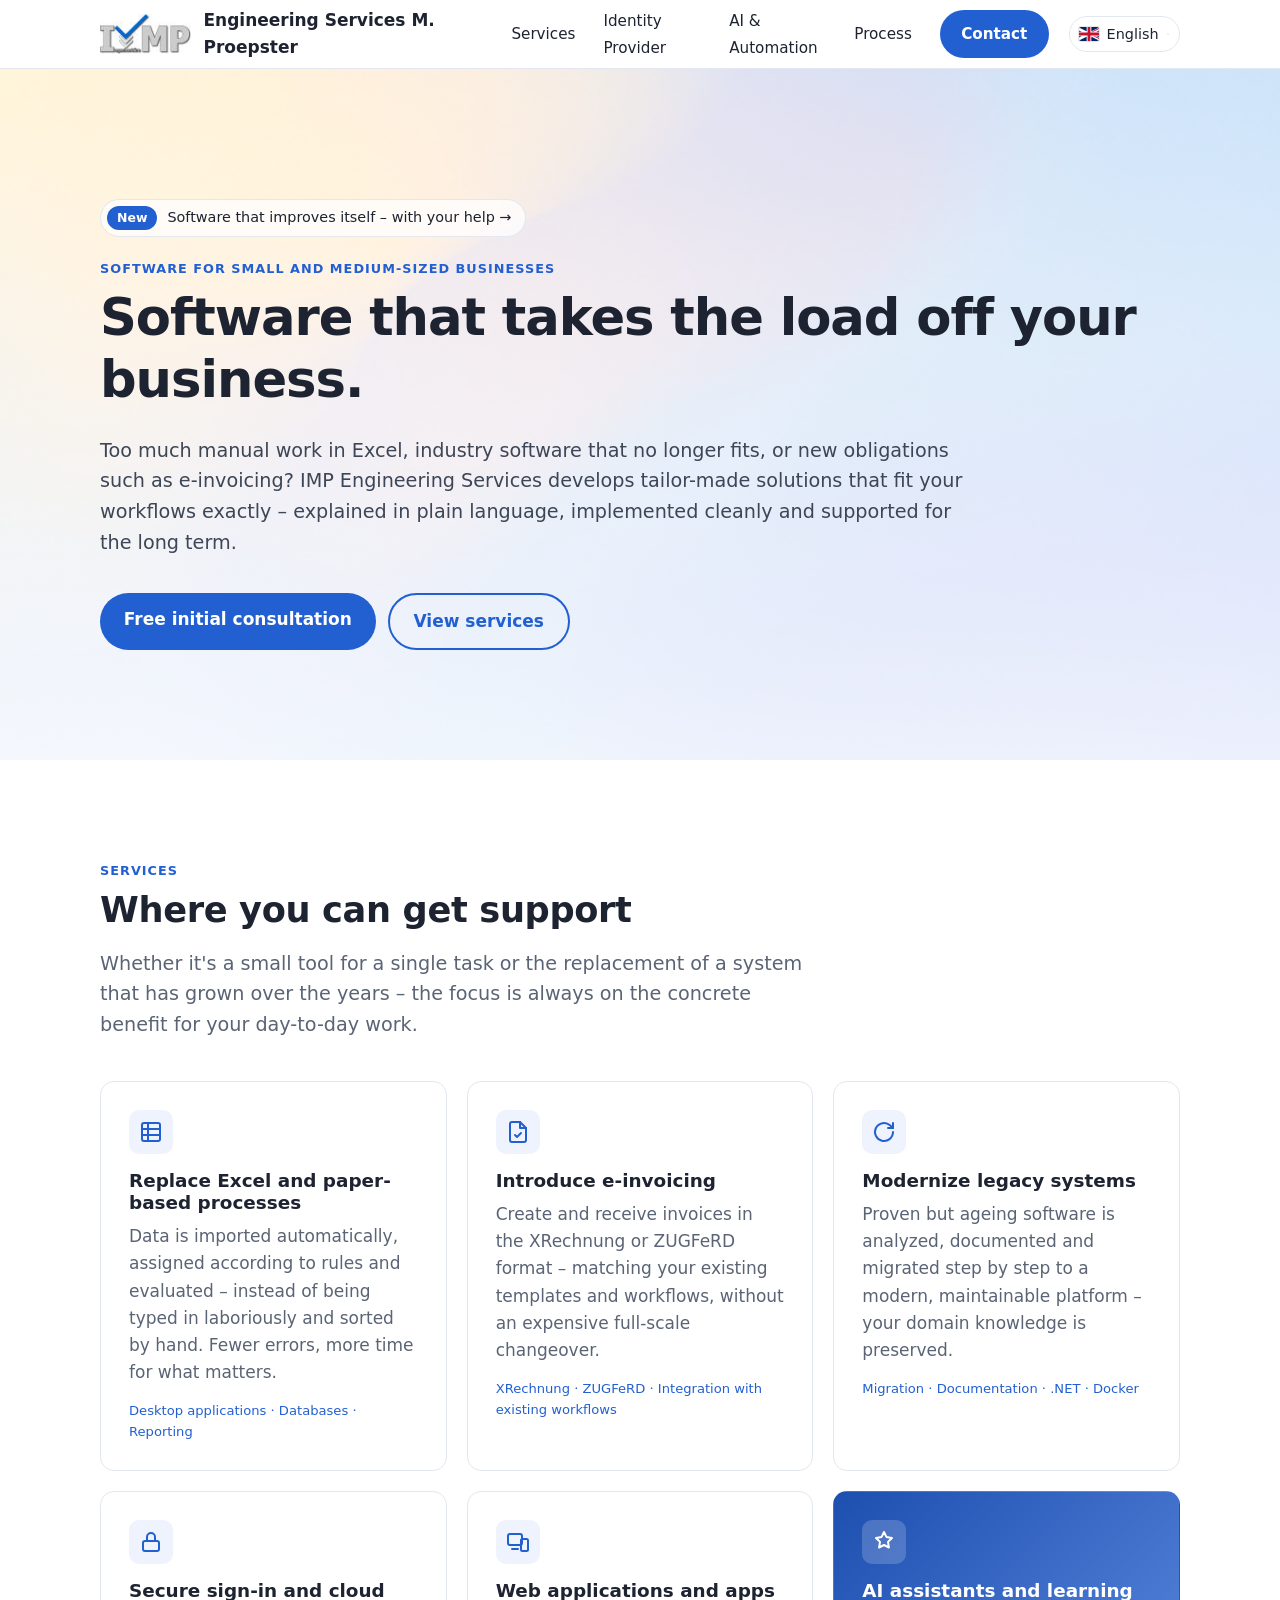
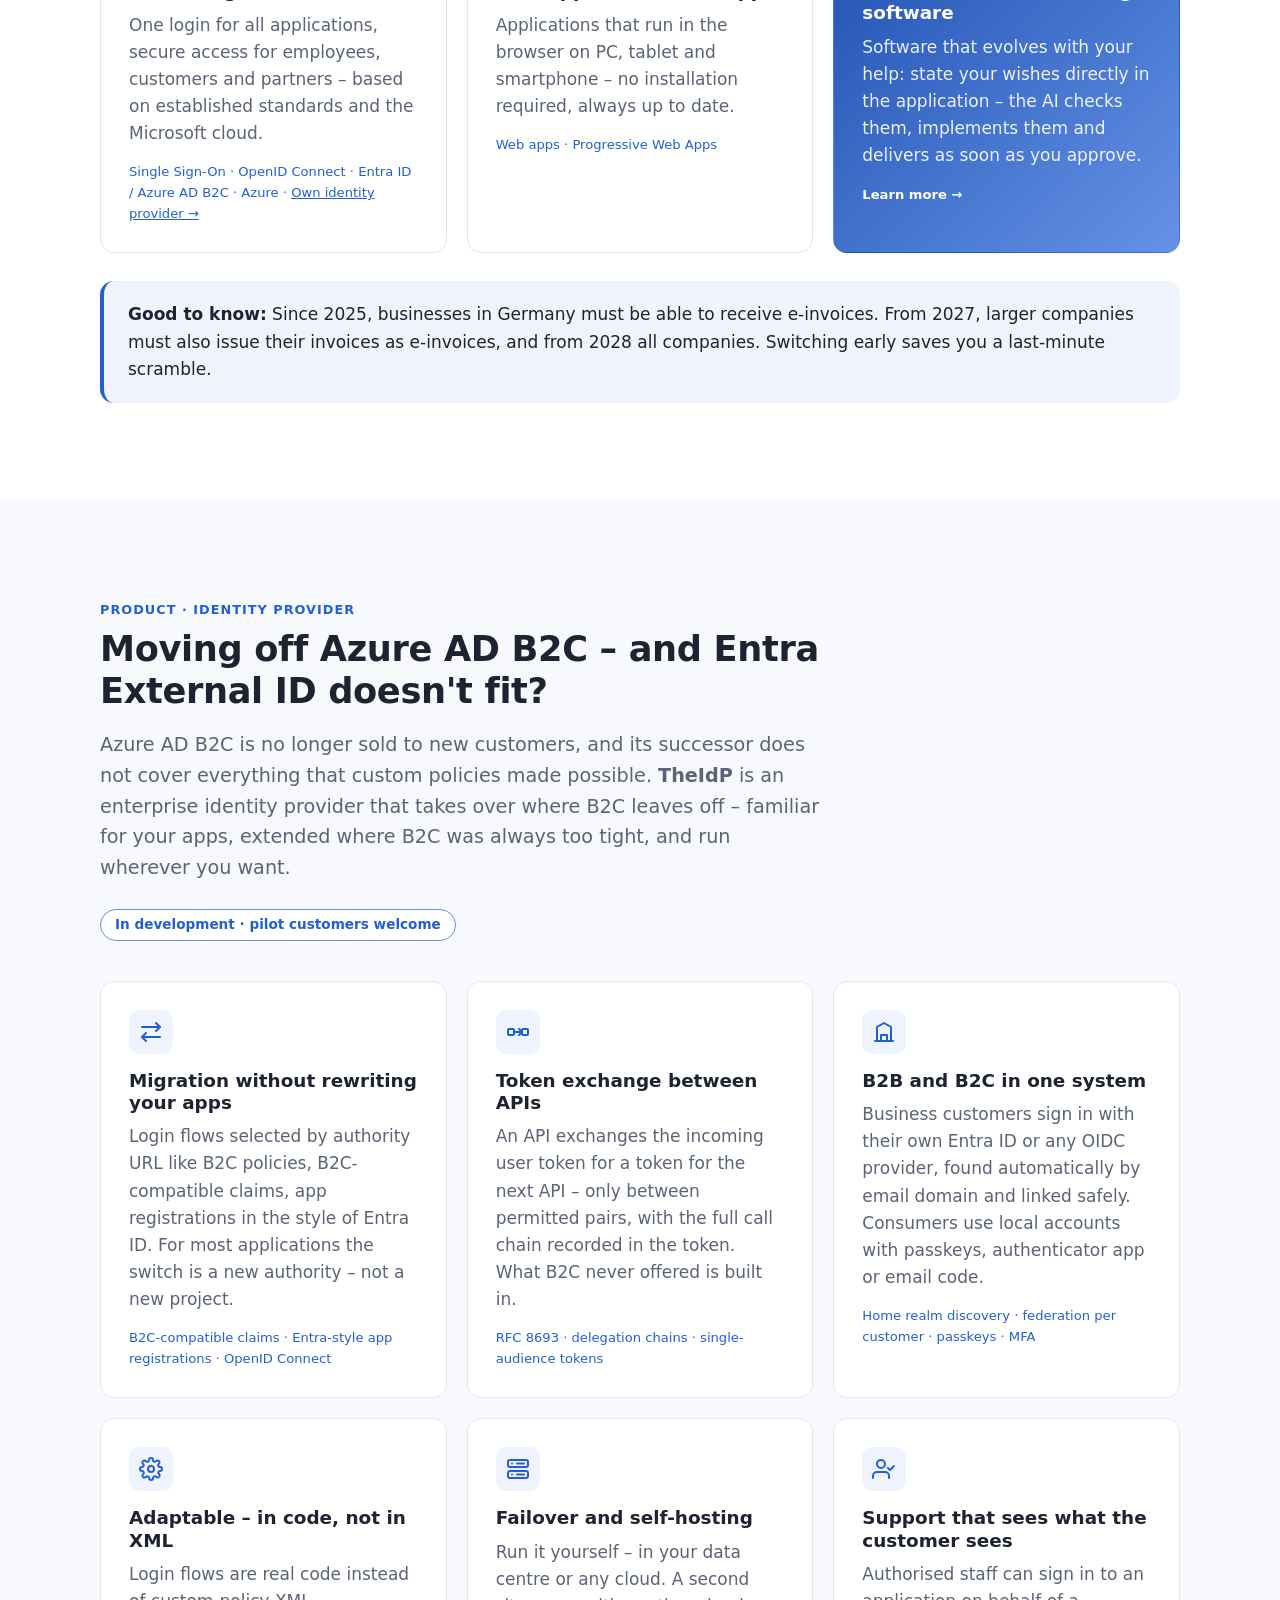
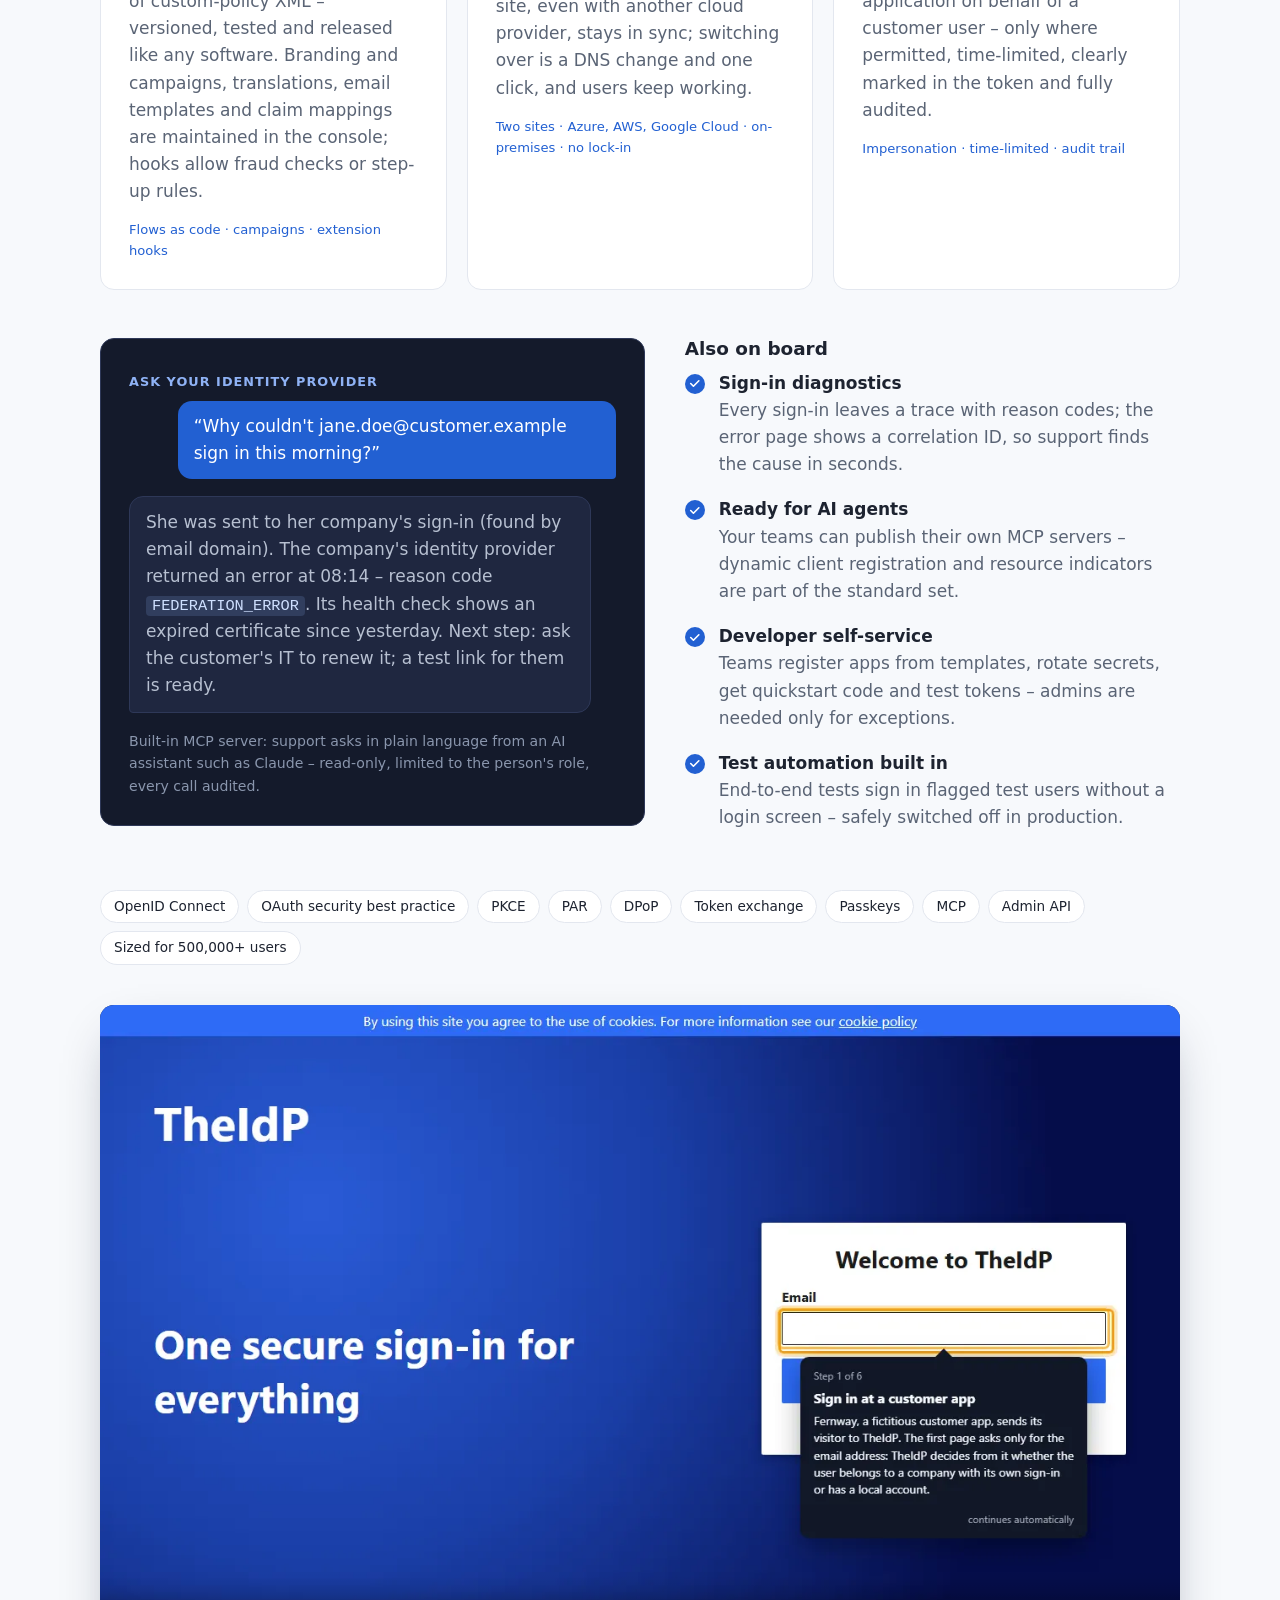
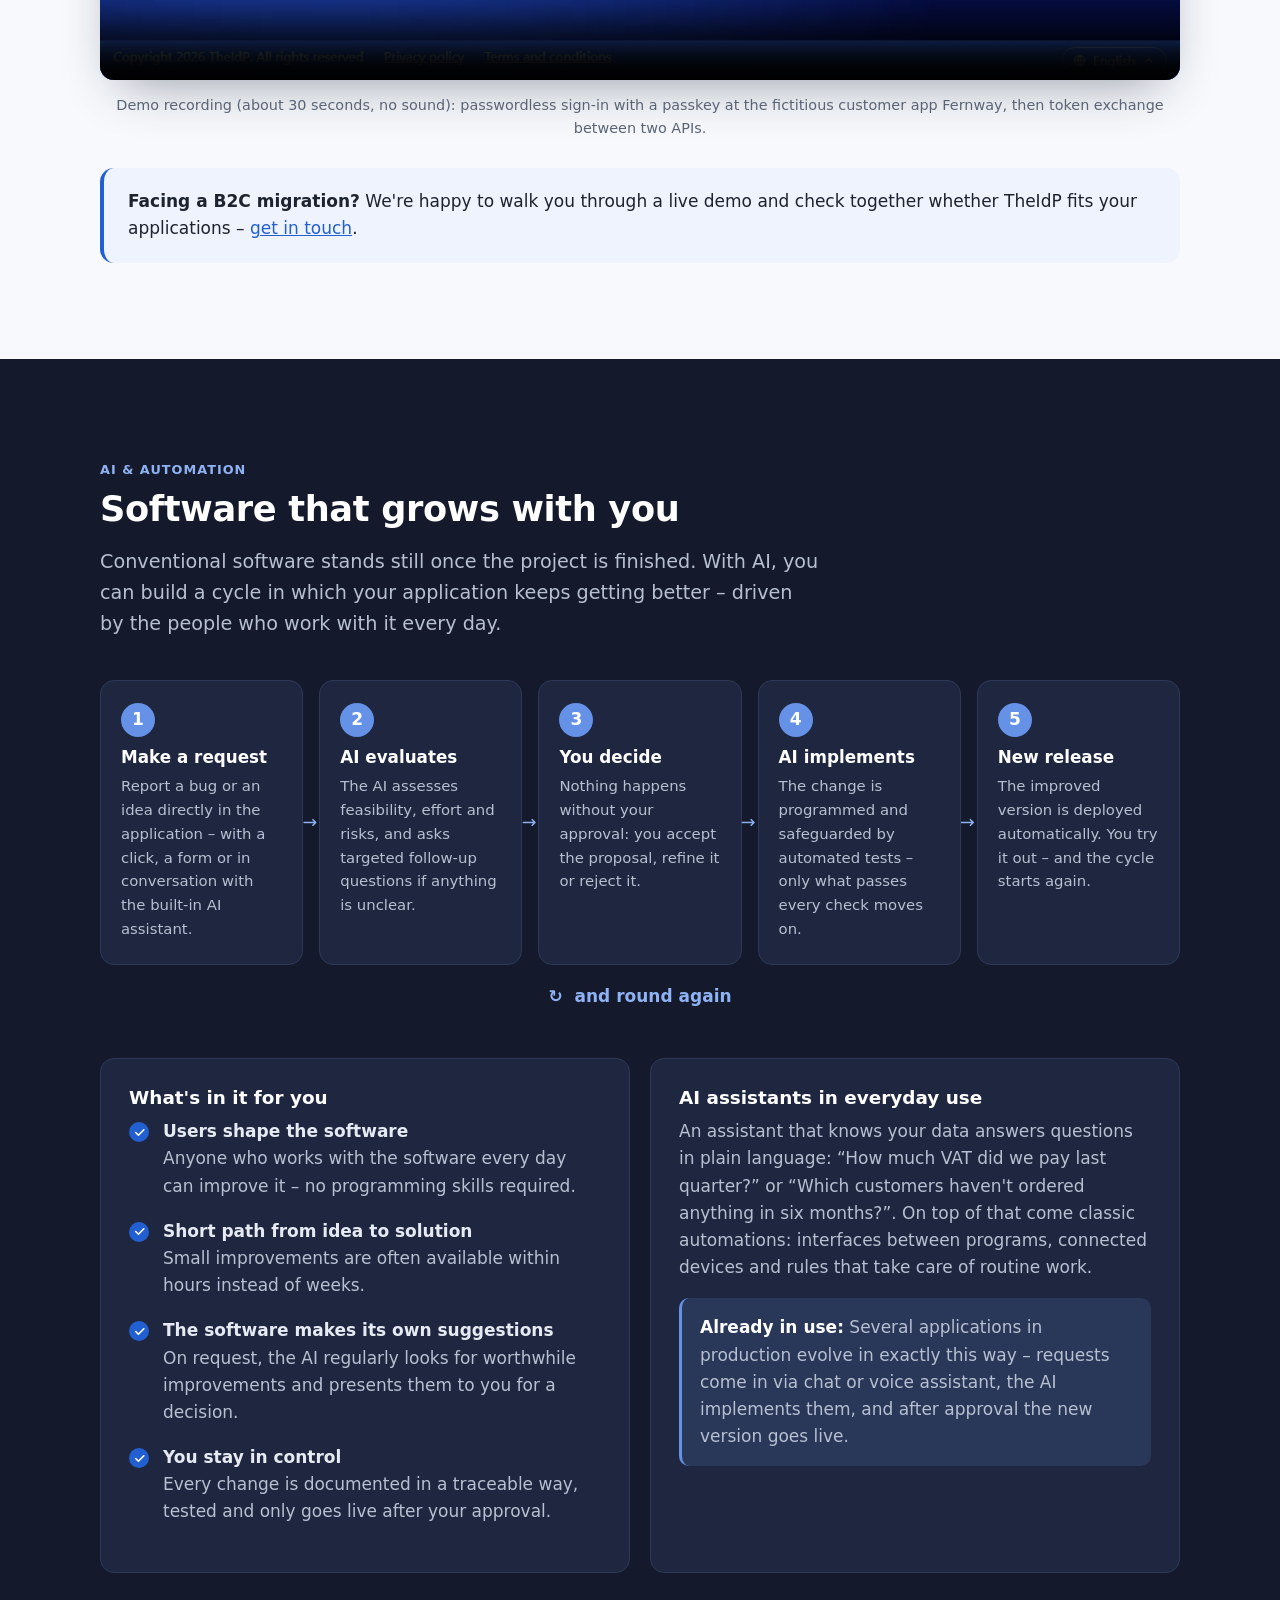
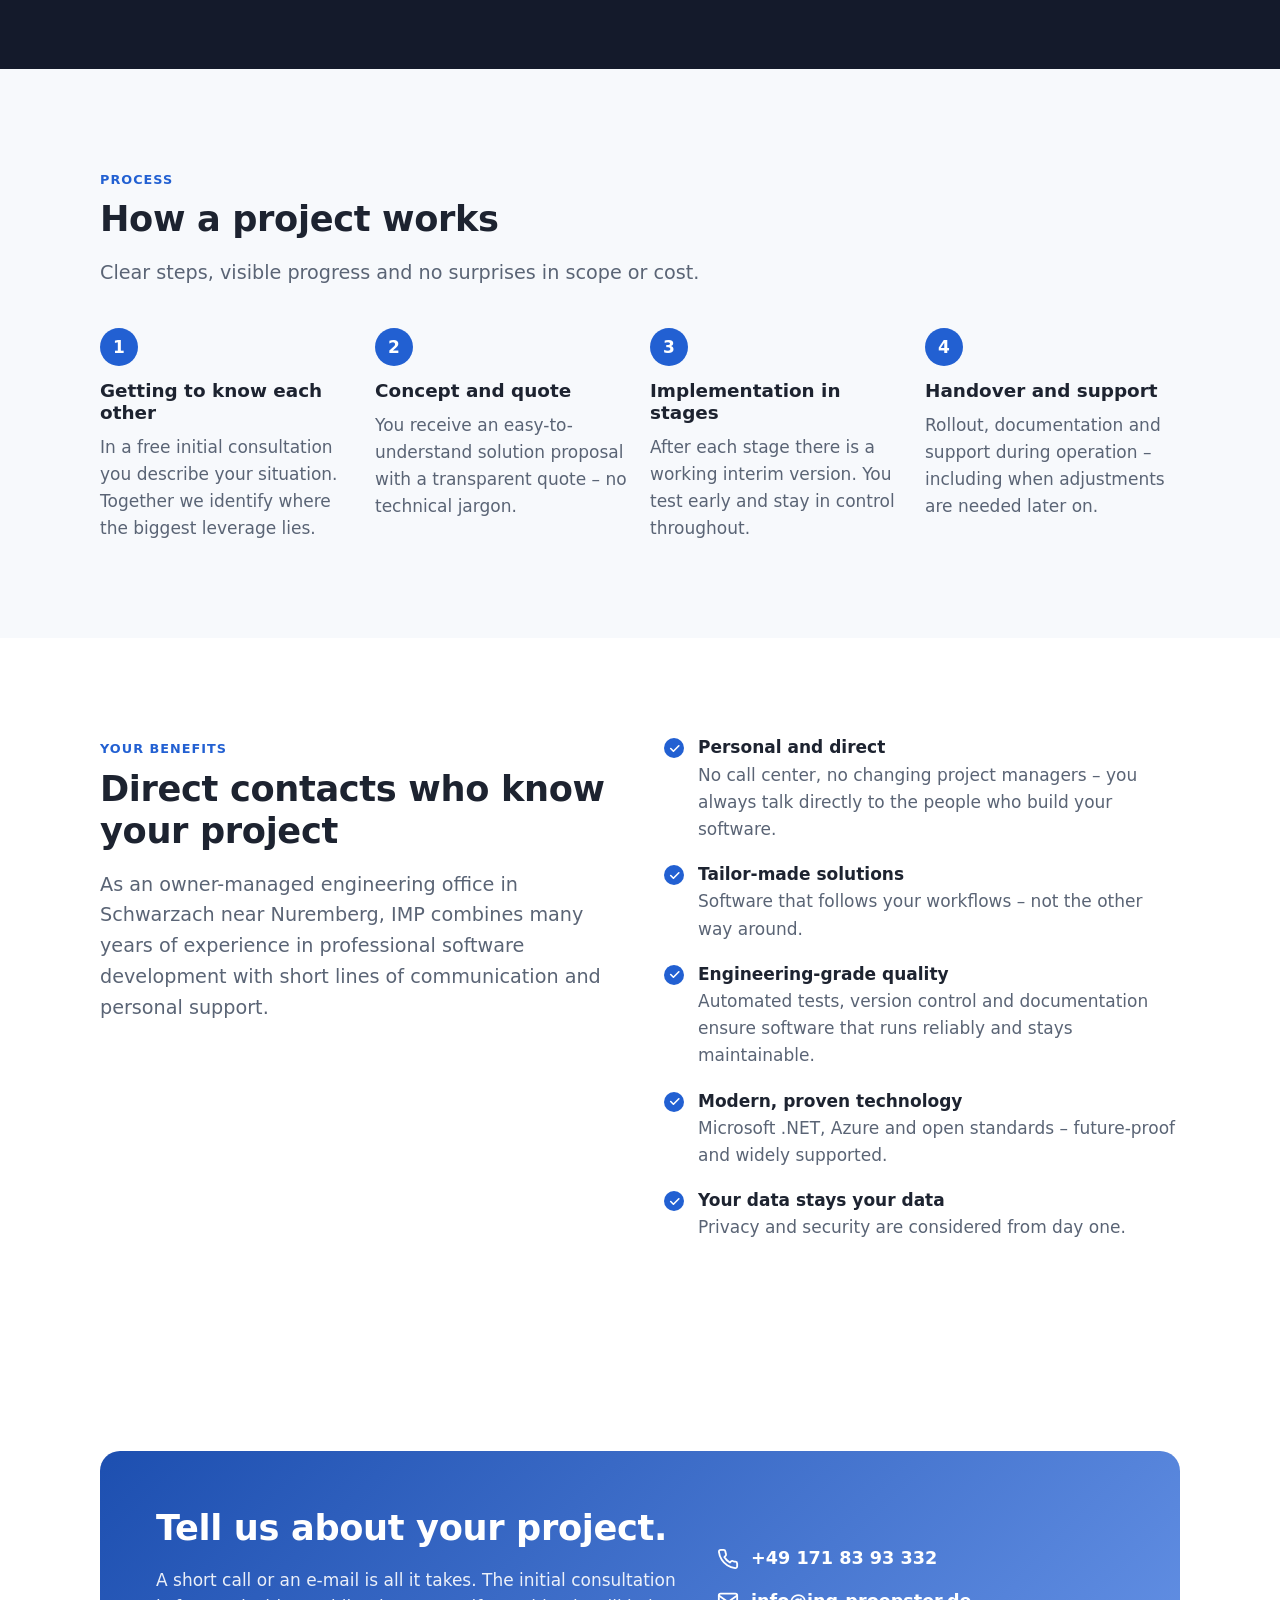
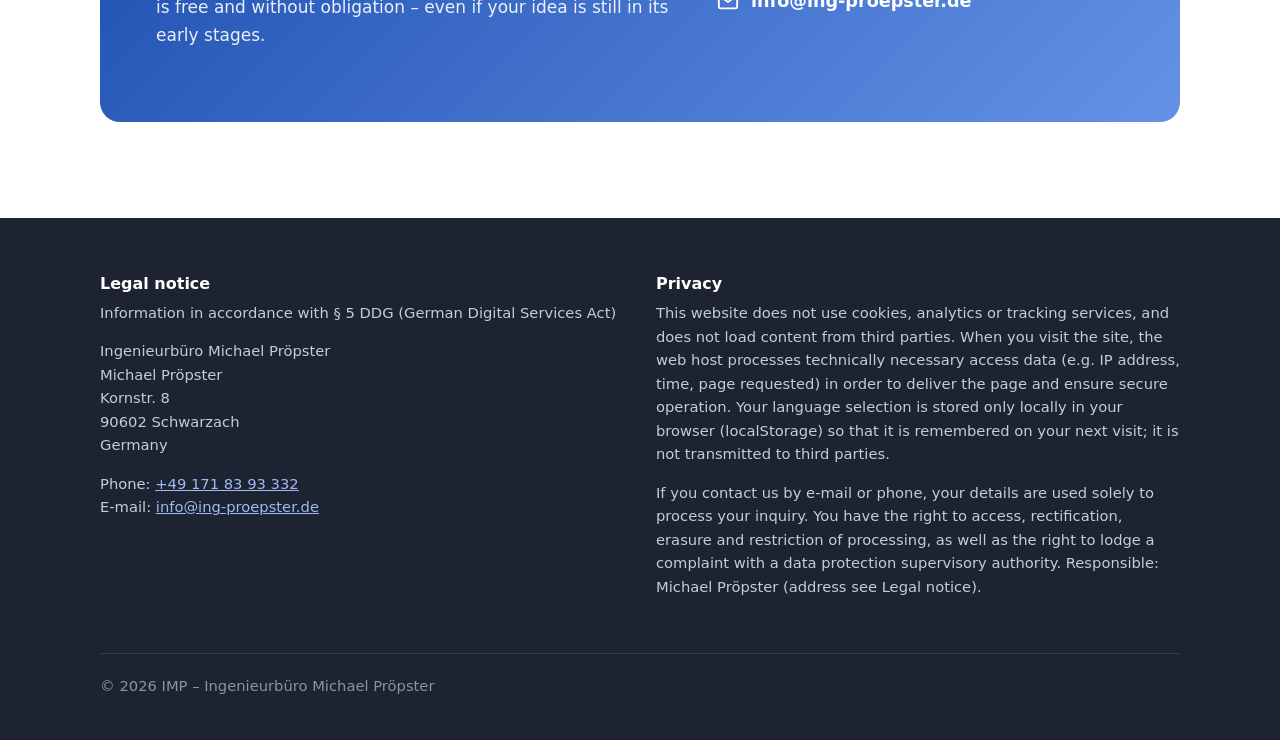
==== commit 69d37131: "idp recording below descriptions" ====
--- a/index.html
+++ b/index.html
@@ -240,13 +240,6 @@
         </article>
       </div>
 
-      <figure class="shot idp-video">
-        <video controls muted playsinline preload="none" poster="assets/video/theidp-demo-poster.webp" aria-label="Demo: passkey sign-in and token exchange">
-          <source src="assets/video/theidp-passkey-token-exchange.webm" type="video/webm">
-        </video>
-        <figcaption>Demo recording (about 30 seconds, no sound): passwordless sign-in with a passkey at the fictitious customer app Fernway, then token exchange between two APIs.</figcaption>
-      </figure>
-
       <div class="idp-more">
         <div class="ki-box chat" aria-label="Example: asking the identity provider through an AI assistant">
           <span class="eyebrow">Ask your identity provider</span>
@@ -277,6 +270,13 @@
         <li>Token exchange</li><li>Passkeys</li><li>MCP</li><li>Admin API</li>
         <li>Sized for 500,000+ users</li>
       </ul>
+
+      <figure class="shot idp-video">
+        <video controls muted playsinline preload="none" poster="assets/video/theidp-demo-poster.webp" aria-label="Demo: passkey sign-in and token exchange">
+          <source src="assets/video/theidp-passkey-token-exchange.webm" type="video/webm">
+        </video>
+        <figcaption>Demo recording (about 30 seconds, no sound): passwordless sign-in with a passkey at the fictitious customer app Fernway, then token exchange between two APIs.</figcaption>
+      </figure>
 
       <div class="note">
         <p><strong>Facing a B2C migration?</strong> We're happy to walk you through a live demo and check together whether
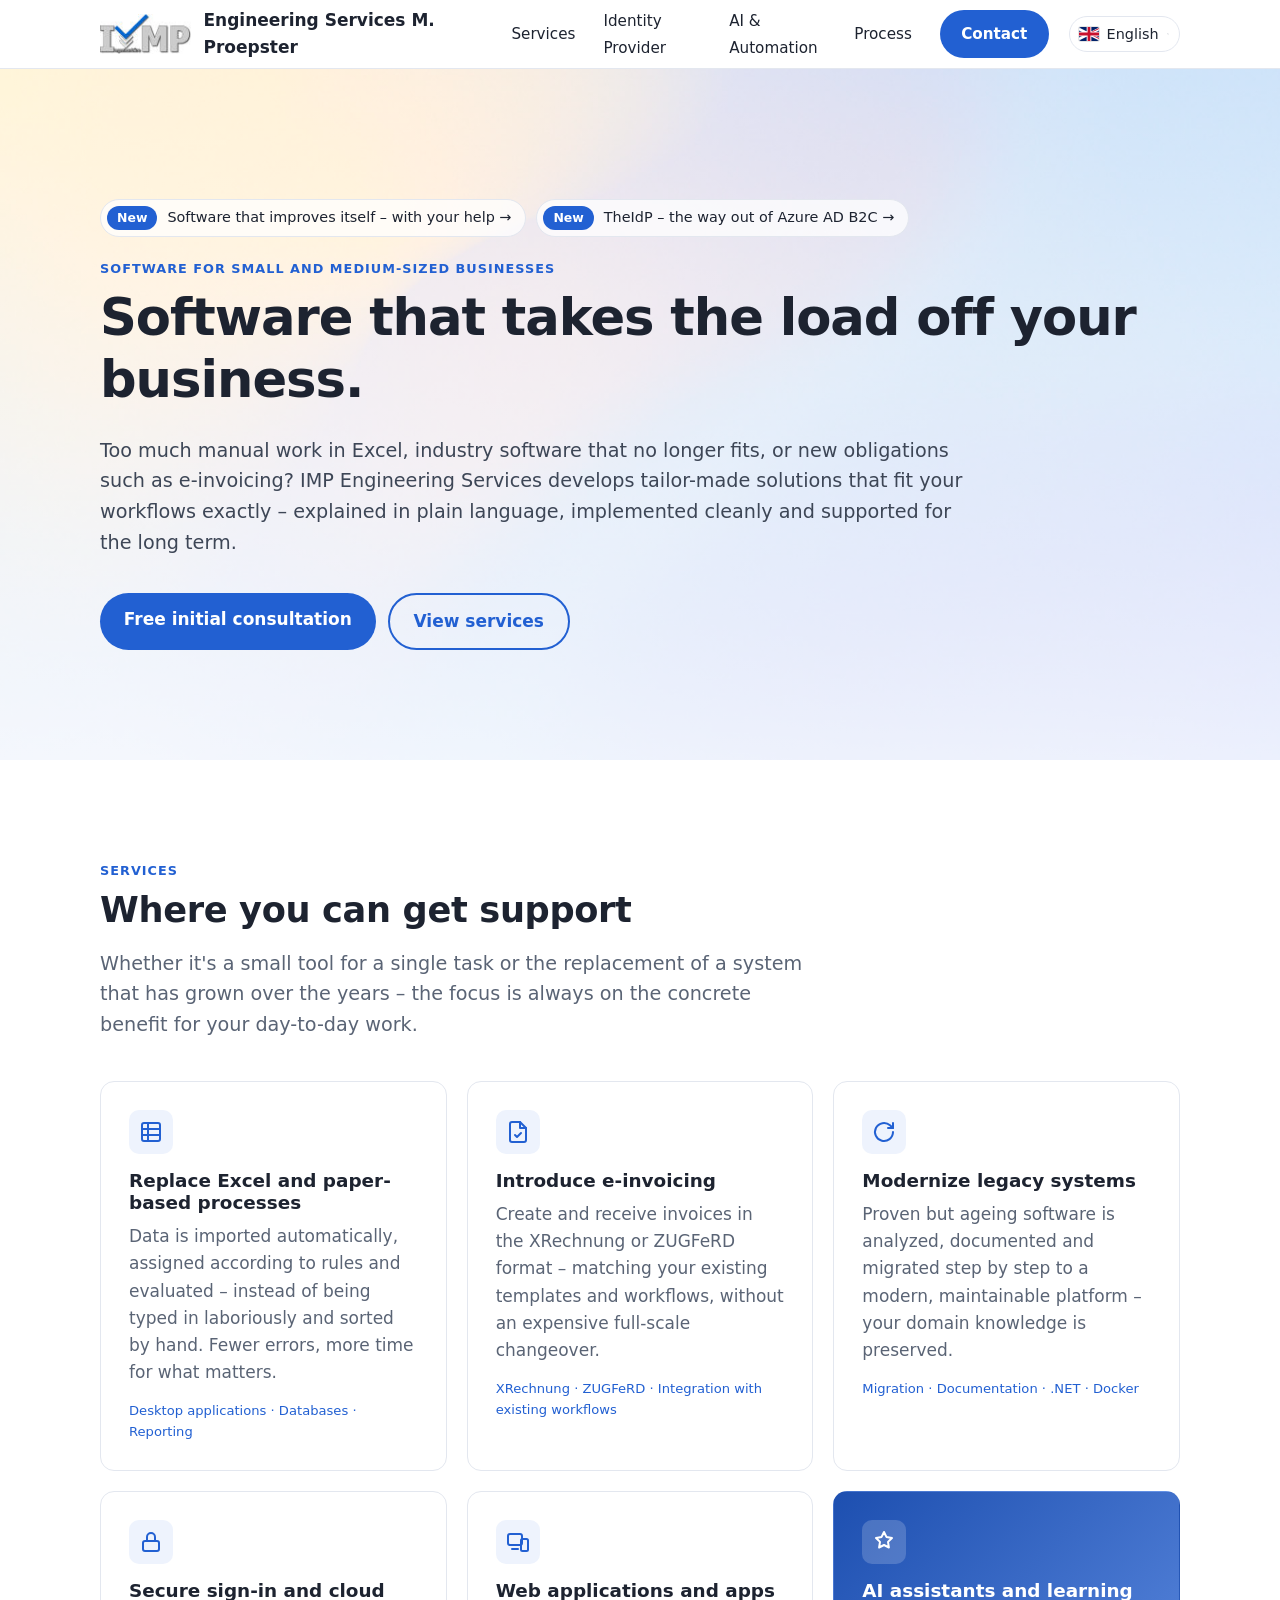
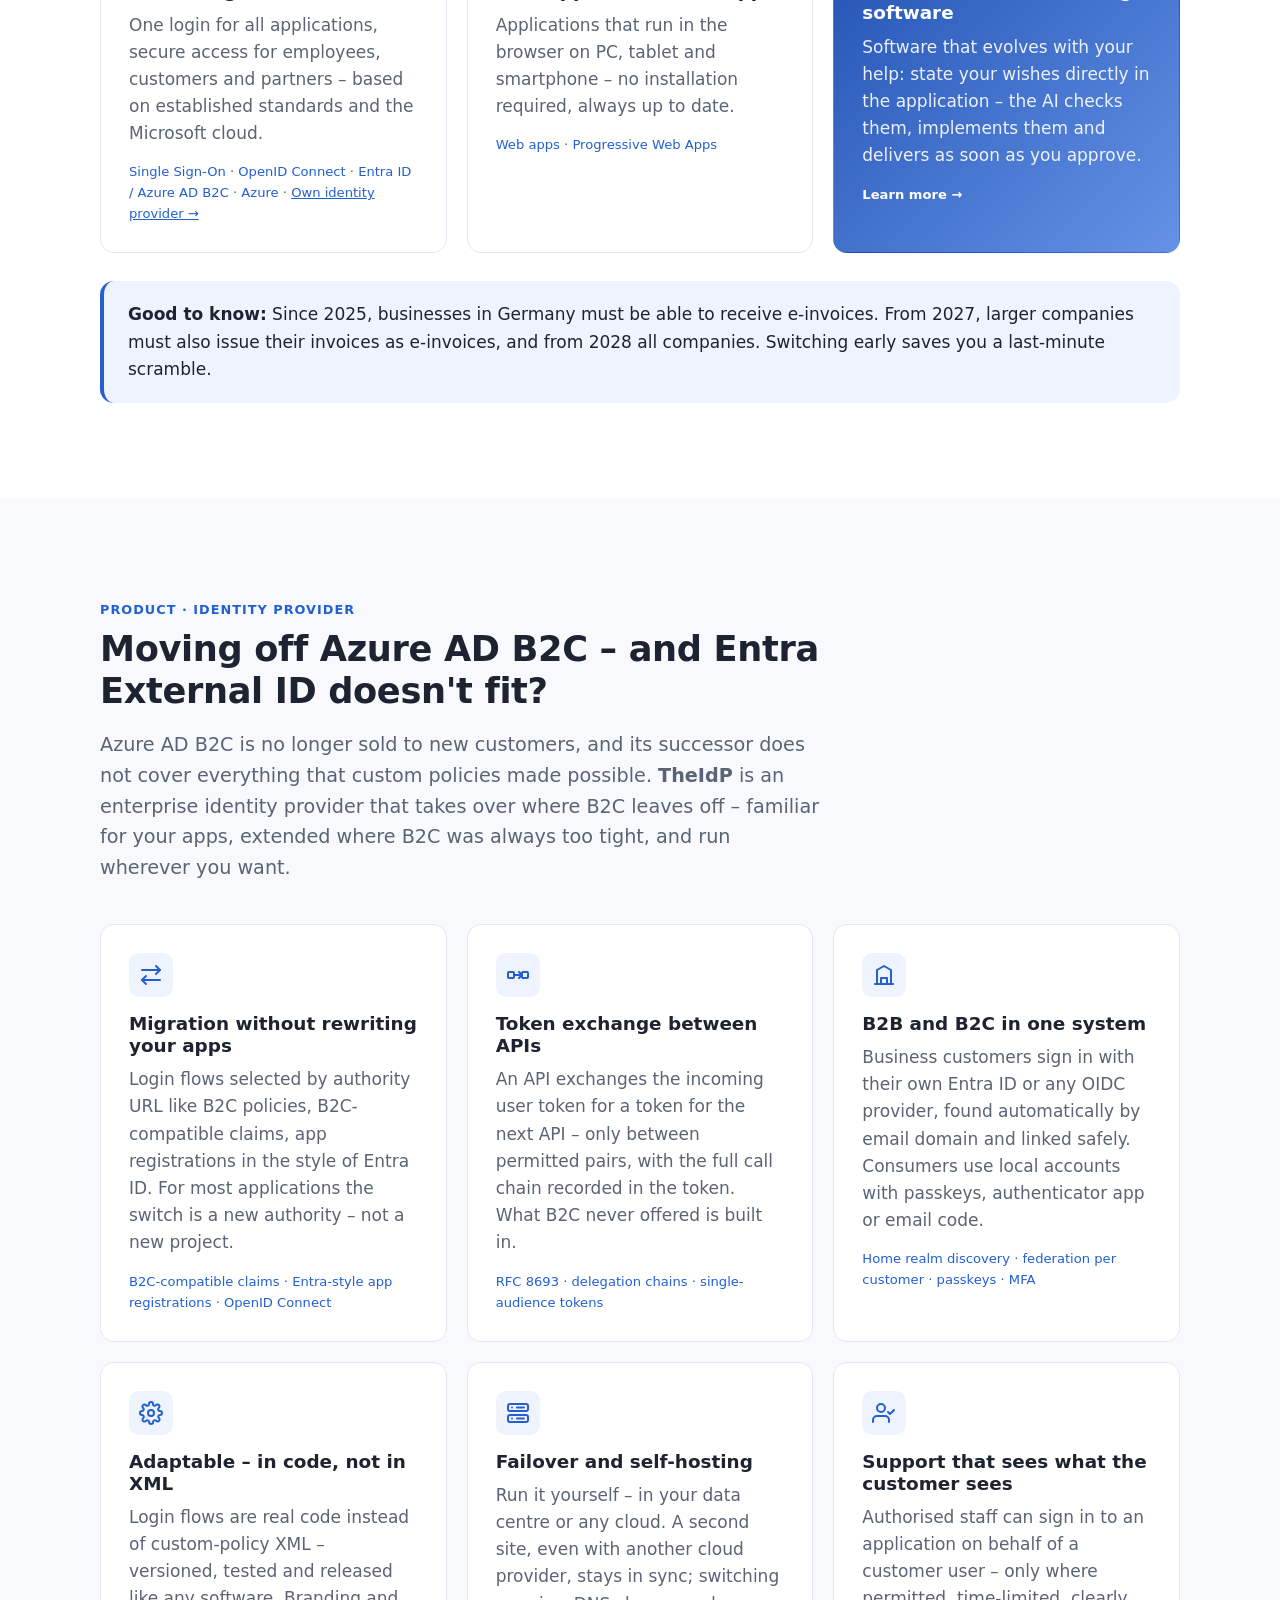
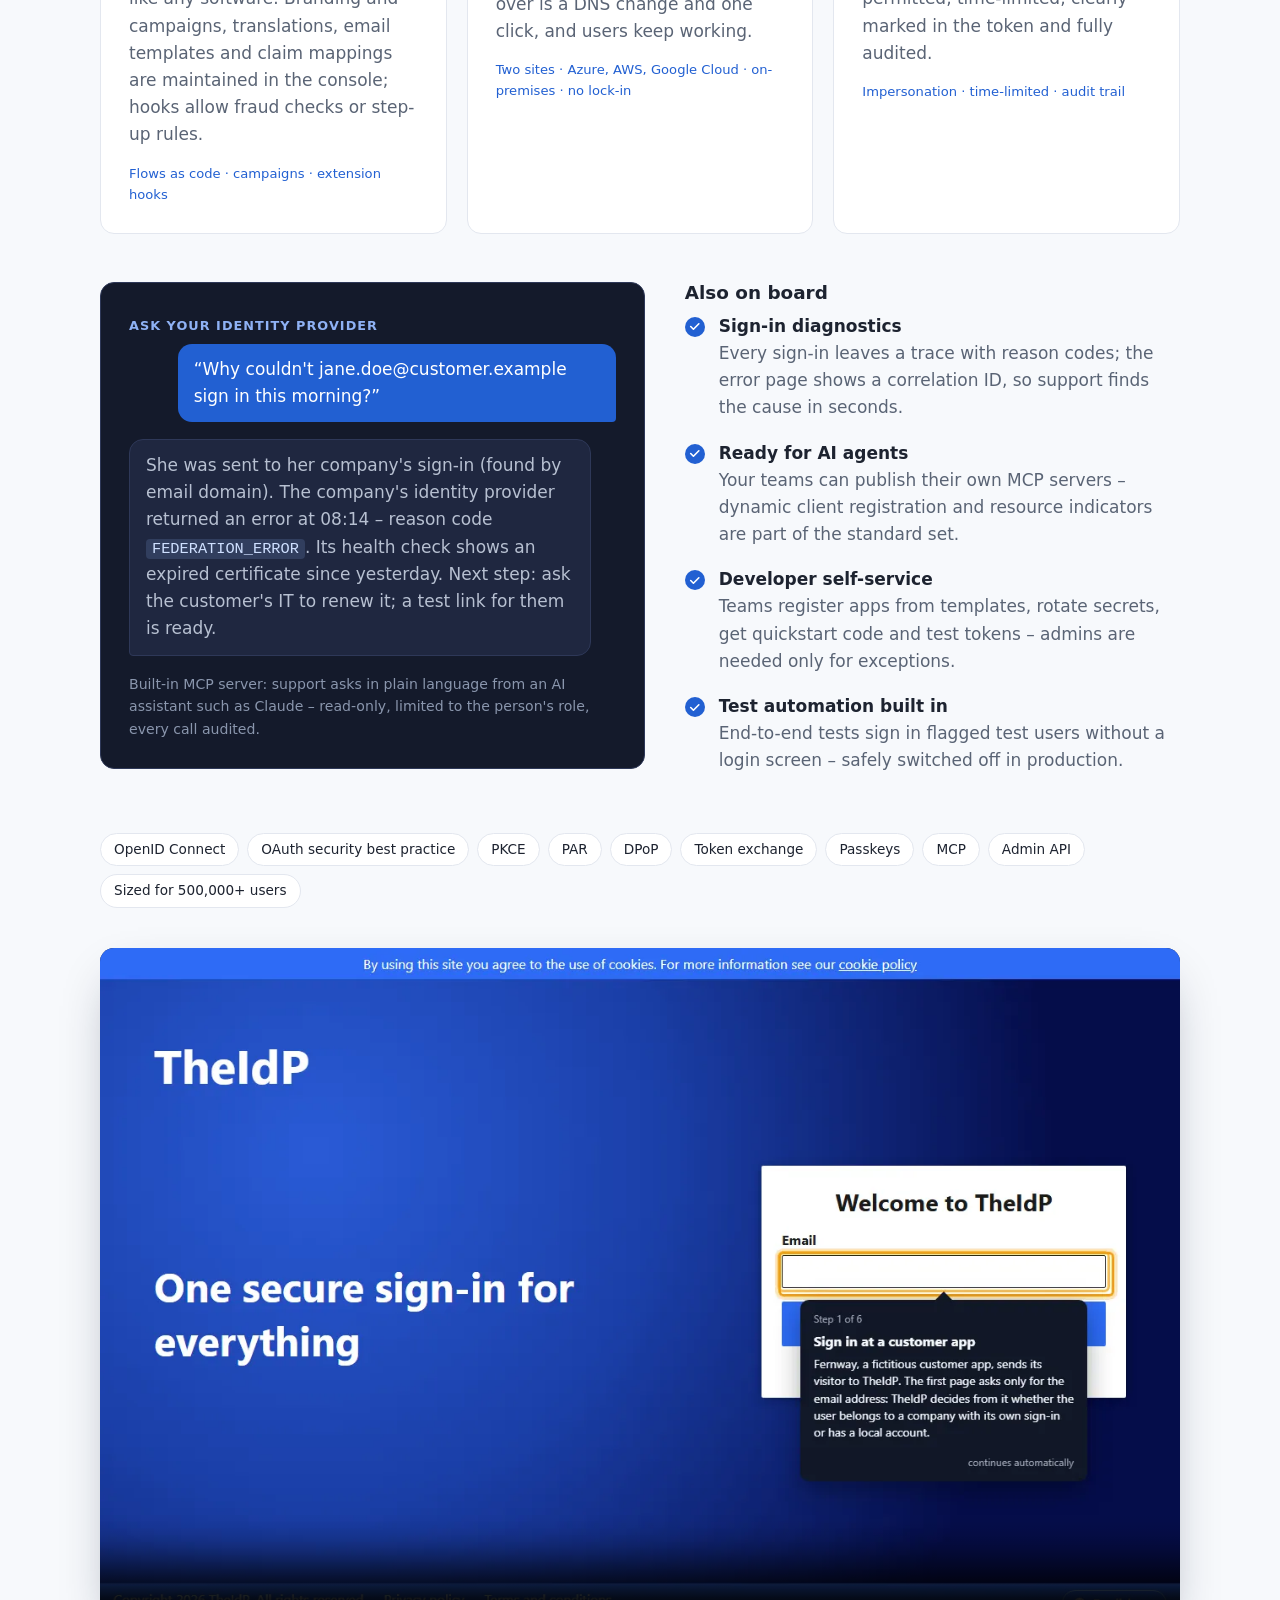
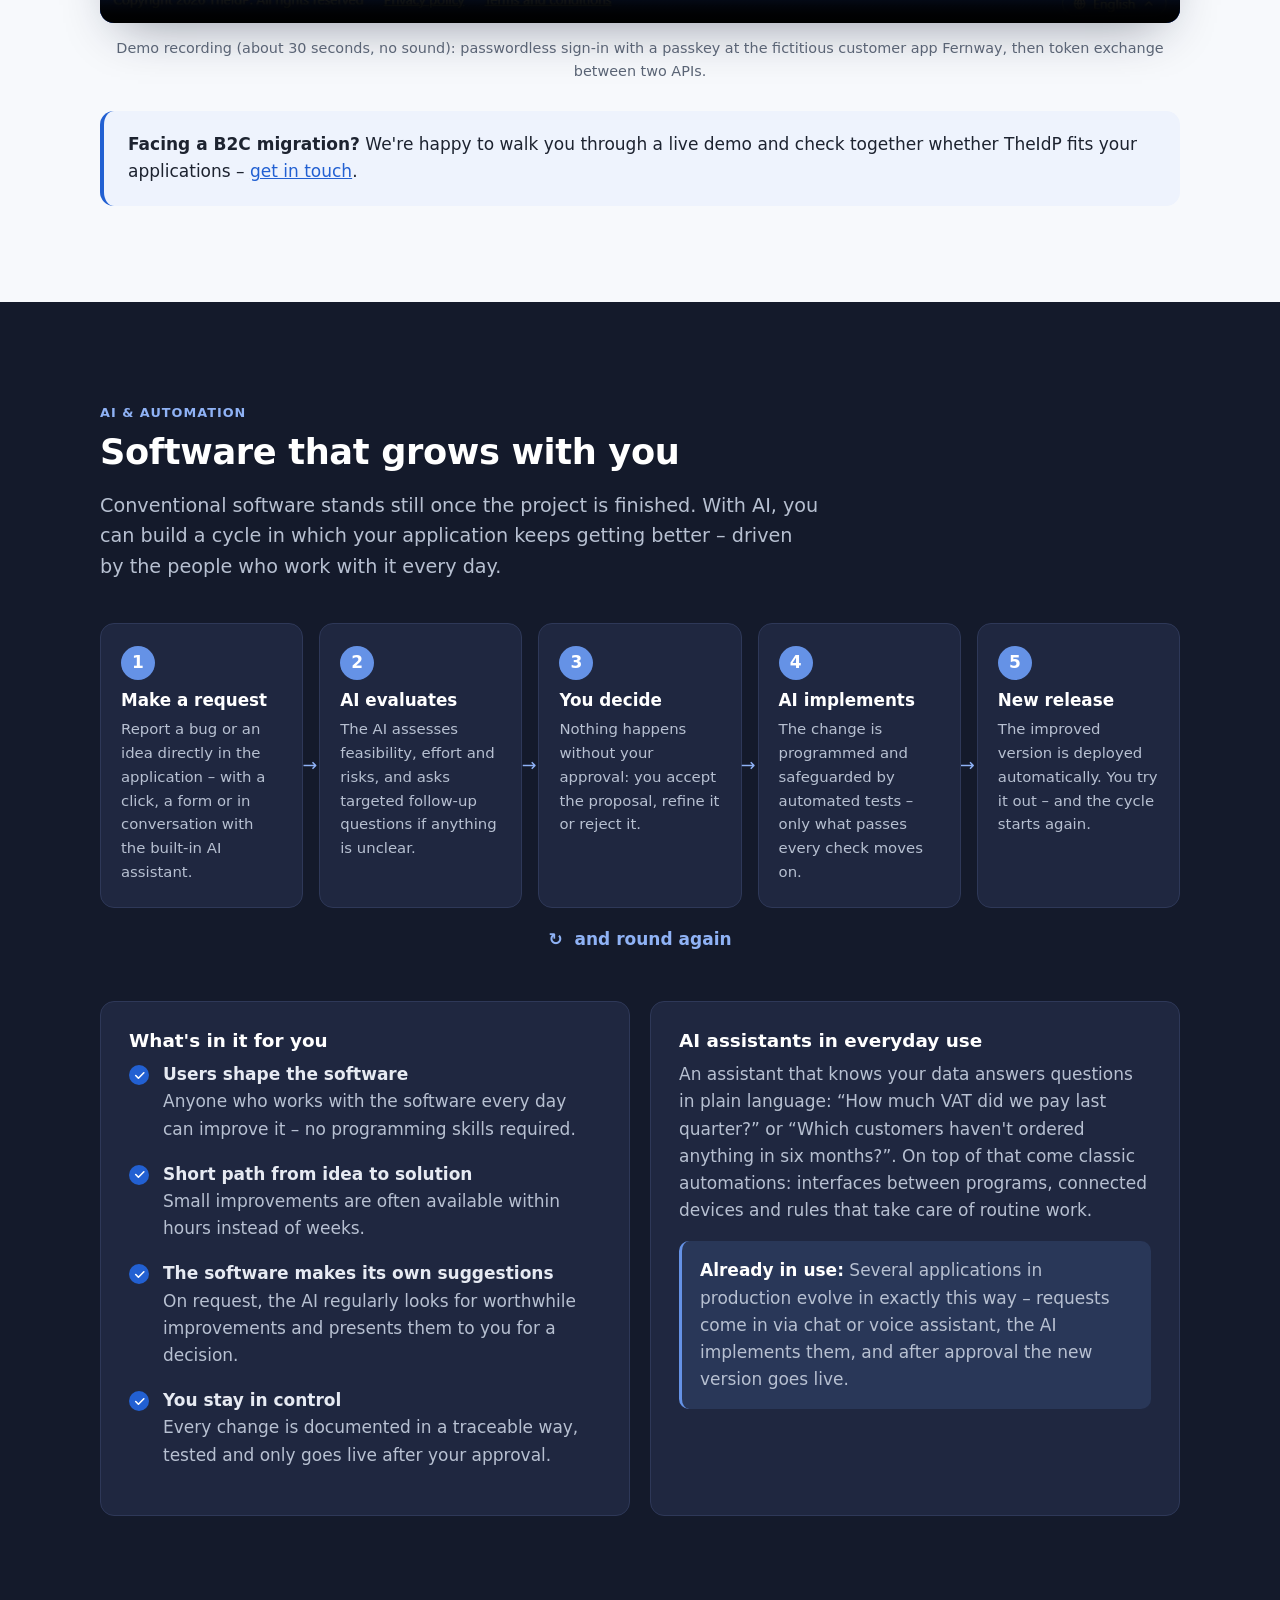
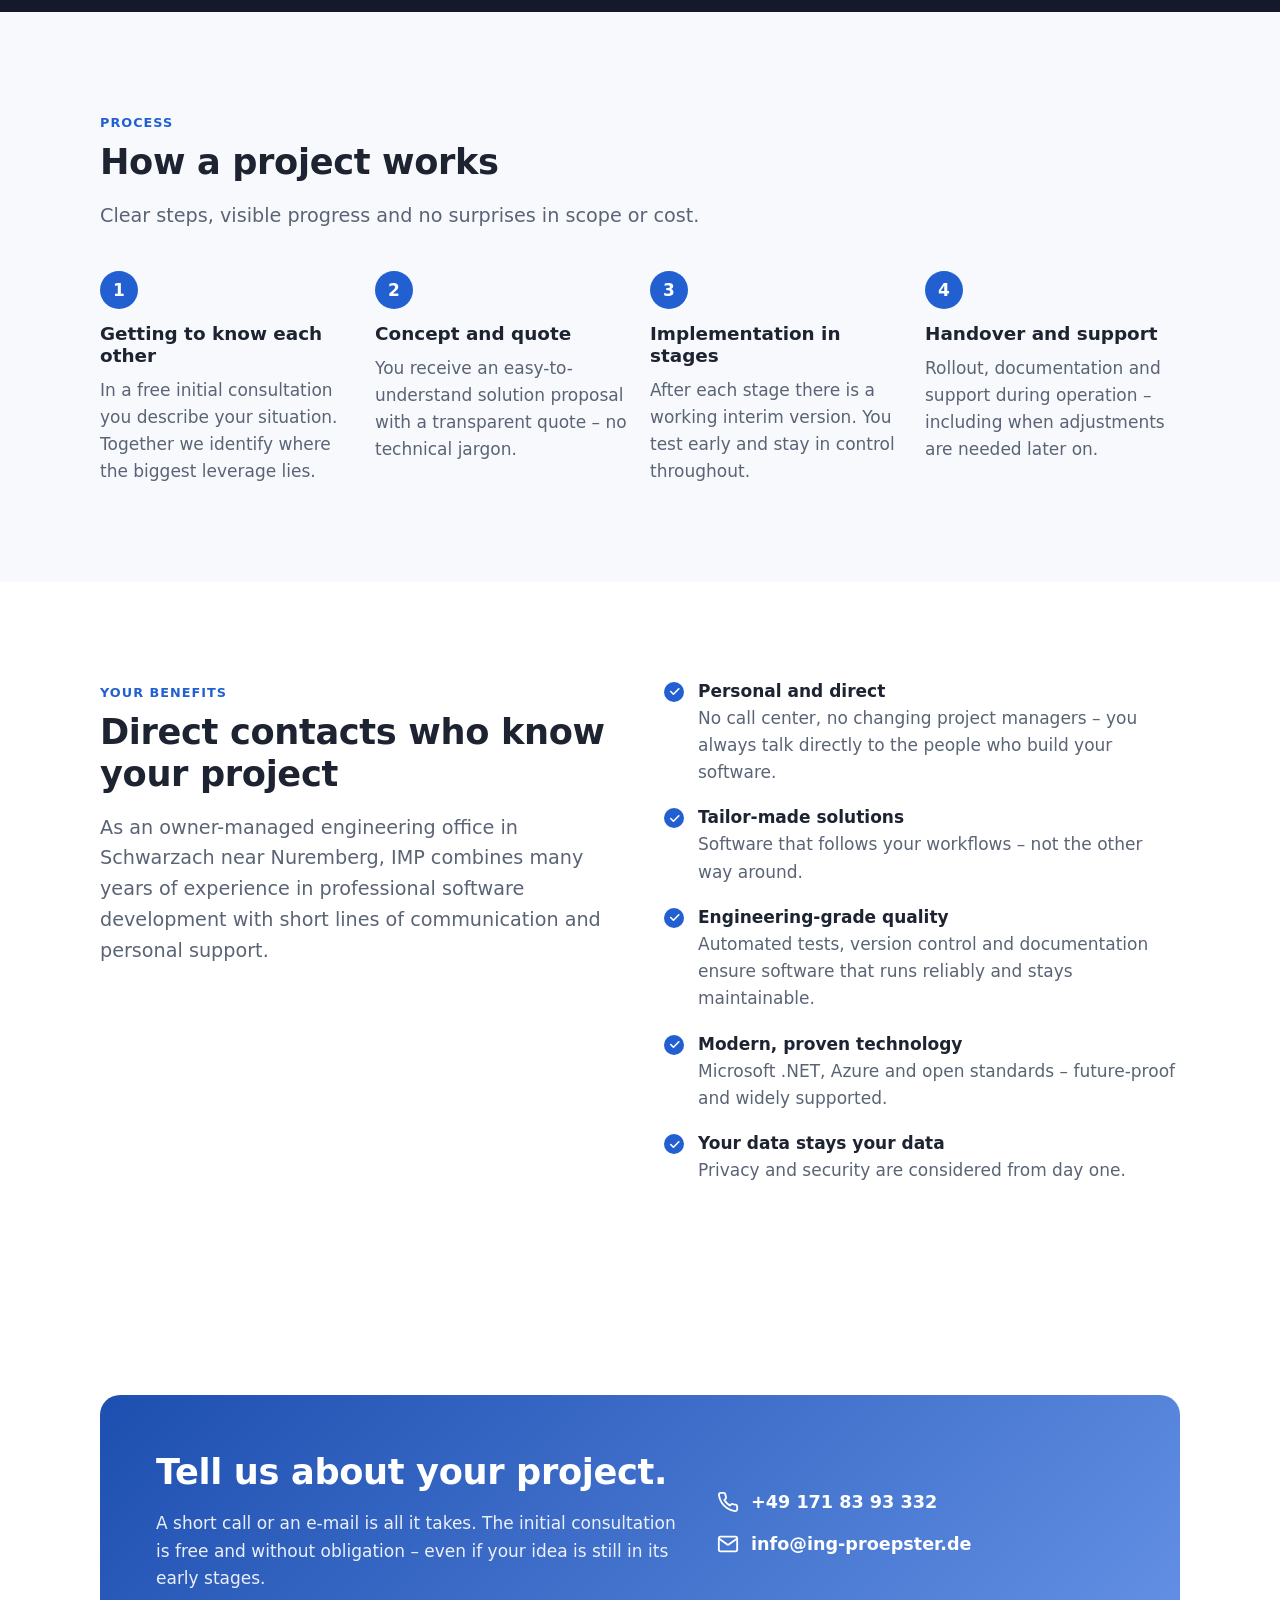
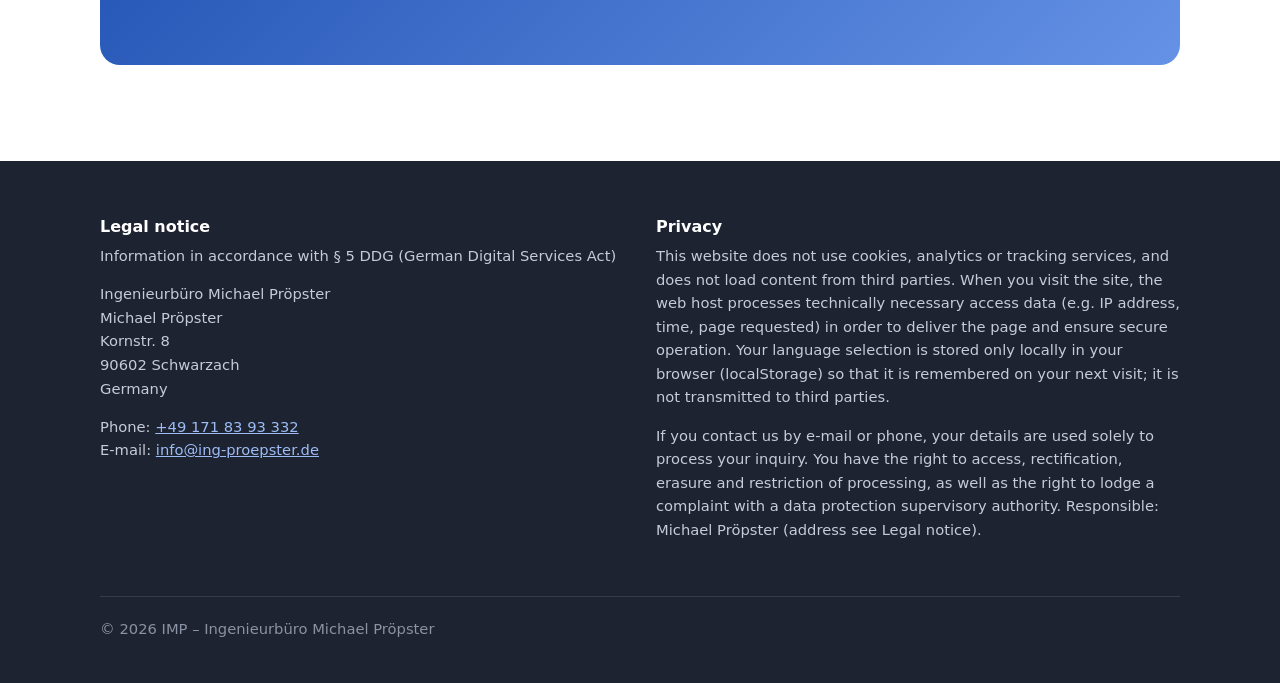
==== commit 108c4d2c: "new-badge" ====
--- a/index.html
+++ b/index.html
@@ -15,22 +15,62 @@
   <link rel="alternate" hreflang="de" href="https://ing-proepster.de/de/">
   <link rel="alternate" hreflang="x-default" href="https://ing-proepster.de/">
   <link rel="icon" href="assets/images/logotext-96x42.jpg" type="image/jpeg">
+  <!-- Google Search Console: paste the content value from "HTML tag" verification here and remove the comment markers.
+  <meta name="google-site-verification" content="PASTE_TOKEN_HERE"> -->
   <script type="application/ld+json">
   {
     "@context": "https://schema.org",
-    "@type": "ProfessionalService",
-    "name": "Ingenieurbüro Michael Pröpster",
-    "alternateName": ["IMP", "Engineering Services M. Proepster"],
-    "description": "Custom software development for small and medium-sized businesses",
-    "email": "info@ing-proepster.de",
-    "telephone": "+49 171 8393332",
-    "address": {
-      "@type": "PostalAddress",
-      "streetAddress": "Kornstr. 8",
-      "postalCode": "90602",
-      "addressLocality": "Schwarzach",
-      "addressCountry": "DE"
-    }
+    "@graph": [
+      {
+        "@type": "ProfessionalService",
+        "@id": "https://ing-proepster.de/#organization",
+        "name": "Ingenieurbüro Michael Pröpster",
+        "alternateName": ["IMP", "Engineering Services M. Proepster"],
+        "url": "https://ing-proepster.de/",
+        "logo": "https://ing-proepster.de/assets/images/logotext-96x42.jpg",
+        "image": "https://ing-proepster.de/assets/images/logotext-96x42.jpg",
+        "description": "Custom software development for small and medium-sized businesses",
+        "email": "info@ing-proepster.de",
+        "telephone": "+49 171 8393332",
+        "address": {
+          "@type": "PostalAddress",
+          "streetAddress": "Kornstr. 8",
+          "postalCode": "90602",
+          "addressLocality": "Schwarzach",
+          "addressRegion": "Bayern",
+          "addressCountry": "DE"
+        },
+        "areaServed": ["DE", "AT", "CH", "EU"],
+        "knowsAbout": ["Custom software development", "E-invoicing XRechnung ZUGFeRD", "Legacy system modernization", "Single sign-on", "OpenID Connect", "Microsoft Azure", ".NET"],
+        "makesOffer": { "@type": "Offer", "itemOffered": { "@id": "https://ing-proepster.de/#theidp" } }
+      },
+      {
+        "@type": "SoftwareApplication",
+        "@id": "https://ing-proepster.de/#theidp",
+        "name": "TheIdP",
+        "url": "https://ing-proepster.de/#identity",
+        "applicationCategory": "SecurityApplication",
+        "applicationSubCategory": "Identity provider / Customer identity and access management (CIAM)",
+        "operatingSystem": "Docker, Kubernetes, Azure, AWS, Google Cloud, on-premises",
+        "description": "Enterprise identity provider and Azure AD B2C alternative: OpenID Connect and OAuth 2.0, B2C-compatible claims, token exchange between APIs (RFC 8693), passkeys and MFA, federation with Entra ID and other OIDC providers, self-hosted with multi-site failover.",
+        "featureList": [
+          "Migration path from Azure AD B2C without rewriting applications",
+          "Token exchange between APIs (RFC 8693) with delegation chains",
+          "B2B federation per customer via home realm discovery",
+          "B2C local accounts with passkeys, authenticator app and email code",
+          "Login flows as code instead of custom-policy XML",
+          "Self-hosting with second-site failover across cloud providers",
+          "Audited, time-limited support impersonation",
+          "Sign-in diagnostics with reason codes and correlation IDs",
+          "Built-in MCP server for AI assistants"
+        ],
+        "softwareHelp": { "@type": "CreativeWork", "url": "https://ing-proepster.de/#contact" },
+        "offers": { "@type": "Offer", "availability": "https://schema.org/PreOrder", "description": "Pilot customers welcome" },
+        "author": { "@id": "https://ing-proepster.de/#organization" },
+        "provider": { "@id": "https://ing-proepster.de/#organization" },
+        "inLanguage": ["en", "de"]
+      }
+    ]
   }
   </script>
   <link rel="stylesheet" href="assets/css/site.css">
@@ -74,7 +114,10 @@
 
   <div class="hero">
     <div class="wrap">
-      <a class="pill" href="#ai"><b>New</b> Software that improves itself – with your help →</a>
+      <div class="pills">
+        <a class="pill" href="#ai"><b>New</b> Software that improves itself – with your help →</a>
+        <a class="pill" href="#identity"><b>New</b> TheIdP – the way out of Azure AD B2C →</a>
+      </div>
       <span class="eyebrow">Software for small and medium-sized businesses</span>
       <h1>Software that takes the load off your business.</h1>
       <p class="lead">
@@ -175,7 +218,6 @@
         <p class="lead">Azure AD B2C is no longer sold to new customers, and its successor does not cover everything that
           custom policies made possible. <strong>TheIdP</strong> is an enterprise identity provider that takes over
           where B2C leaves off – familiar for your apps, extended where B2C was always too tight, and run wherever you want.</p>
-        <span class="status-pill">In development · pilot customers welcome</span>
       </div>
 
       <div class="grid">
--- a/assets/css/site.css
+++ b/assets/css/site.css
@@ -111,6 +111,8 @@
   border-radius: 999px; background: rgba(255,255,255,.75); border: 1px solid var(--line);
   color: var(--ink); text-decoration: none; font-size: .9rem;
 }
+.pills { display: flex; flex-wrap: wrap; gap: 10px; margin-bottom: 22px; }
+.pills .pill { margin-bottom: 0; }
 .hero .eyebrow { display: block; }
 .pill b { background: var(--blue); color: #fff; border-radius: 999px; padding: 2px 10px; font-size: .78rem; }
 .pill:hover { border-color: var(--blue-light); }
@@ -210,10 +212,6 @@
 
 /* Identity Provider */
 .idp-video video { display: block; width: 100%; height: auto; border-radius: var(--radius); background: #141a2b; box-shadow: 0 20px 50px -20px rgba(16, 24, 48, .45); }
-.status-pill {
-  display: inline-block; margin-top: 6px; padding: 4px 14px; border-radius: 999px;
-  background: #fff; border: 1px solid var(--blue-light); color: var(--blue); font-size: .85rem; font-weight: 600;
-}
 .idp-more { display: grid; gap: 40px; grid-template-columns: 1.1fr 1fr; align-items: start; margin-top: 48px; }
 @media (max-width: 860px) { .idp-more { grid-template-columns: 1fr; gap: 28px; } }
 .chat { background: #141a2b; color: #e6eaf2; }
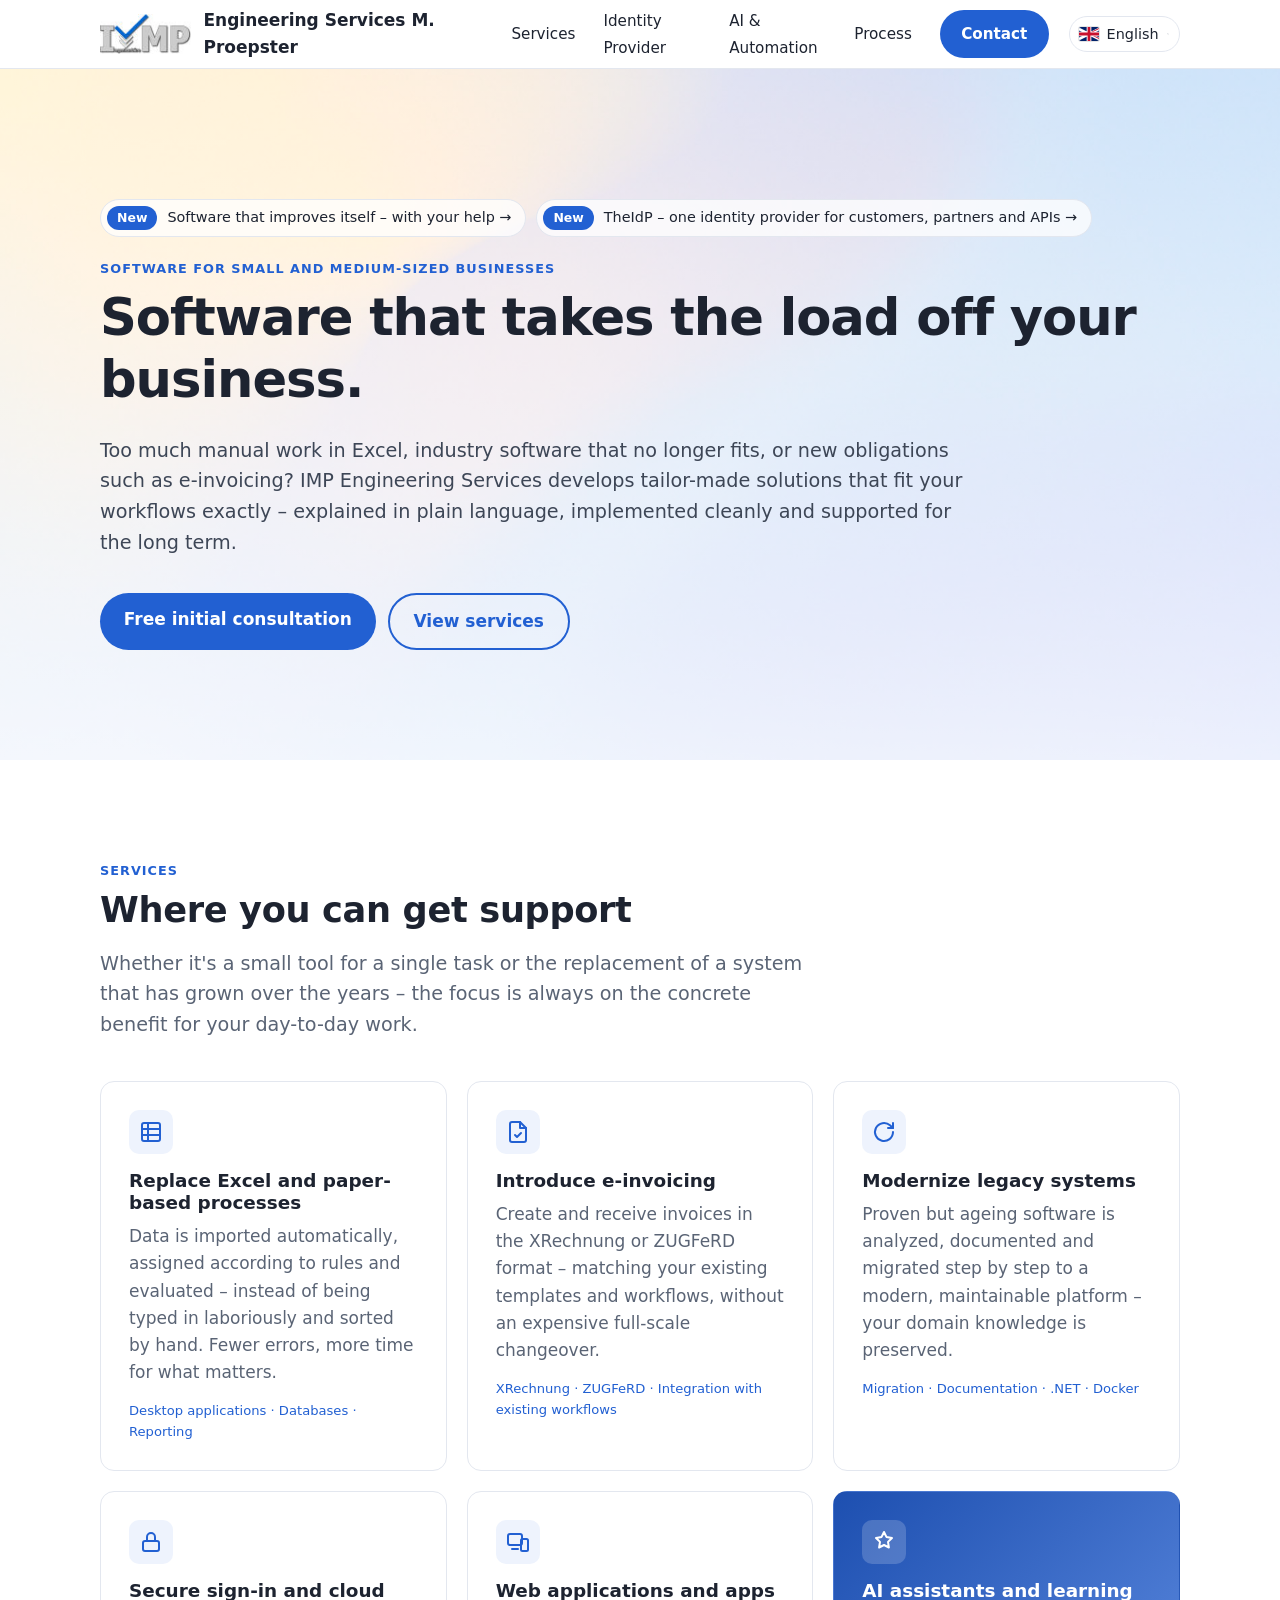
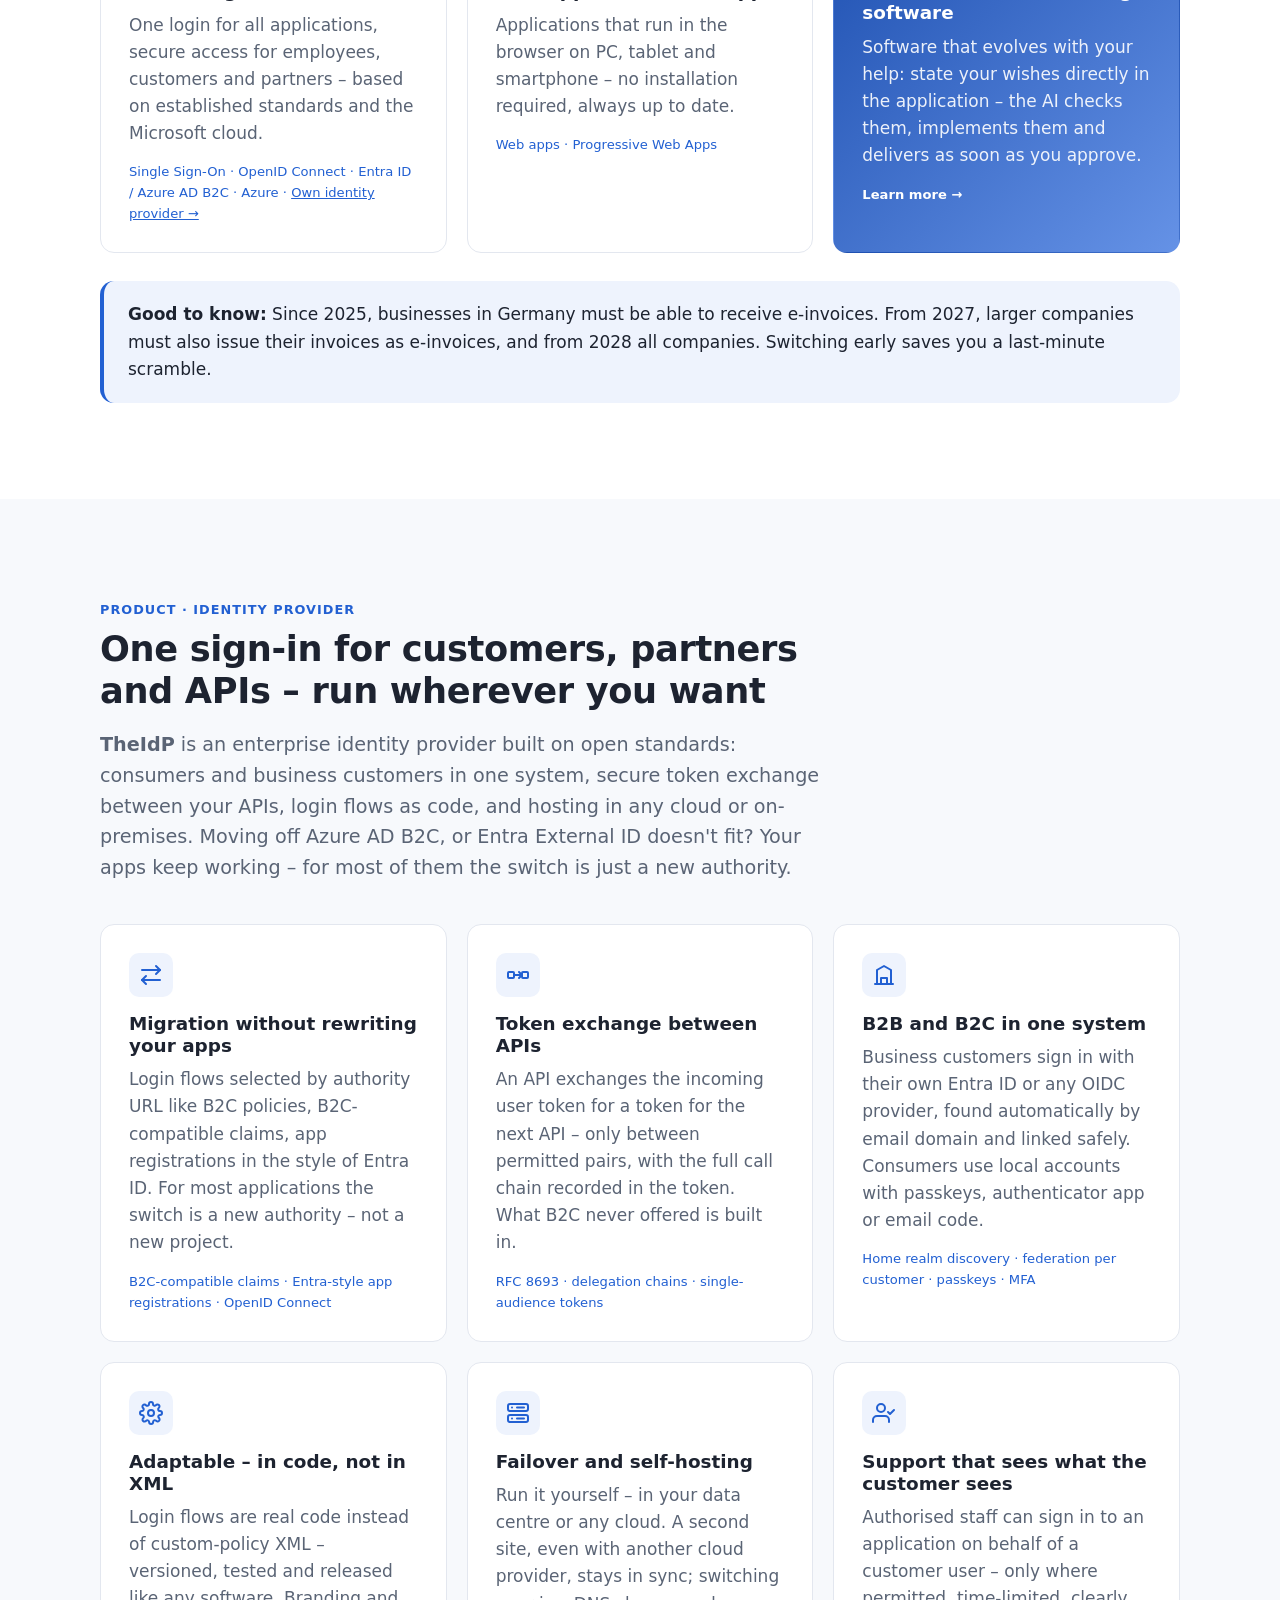
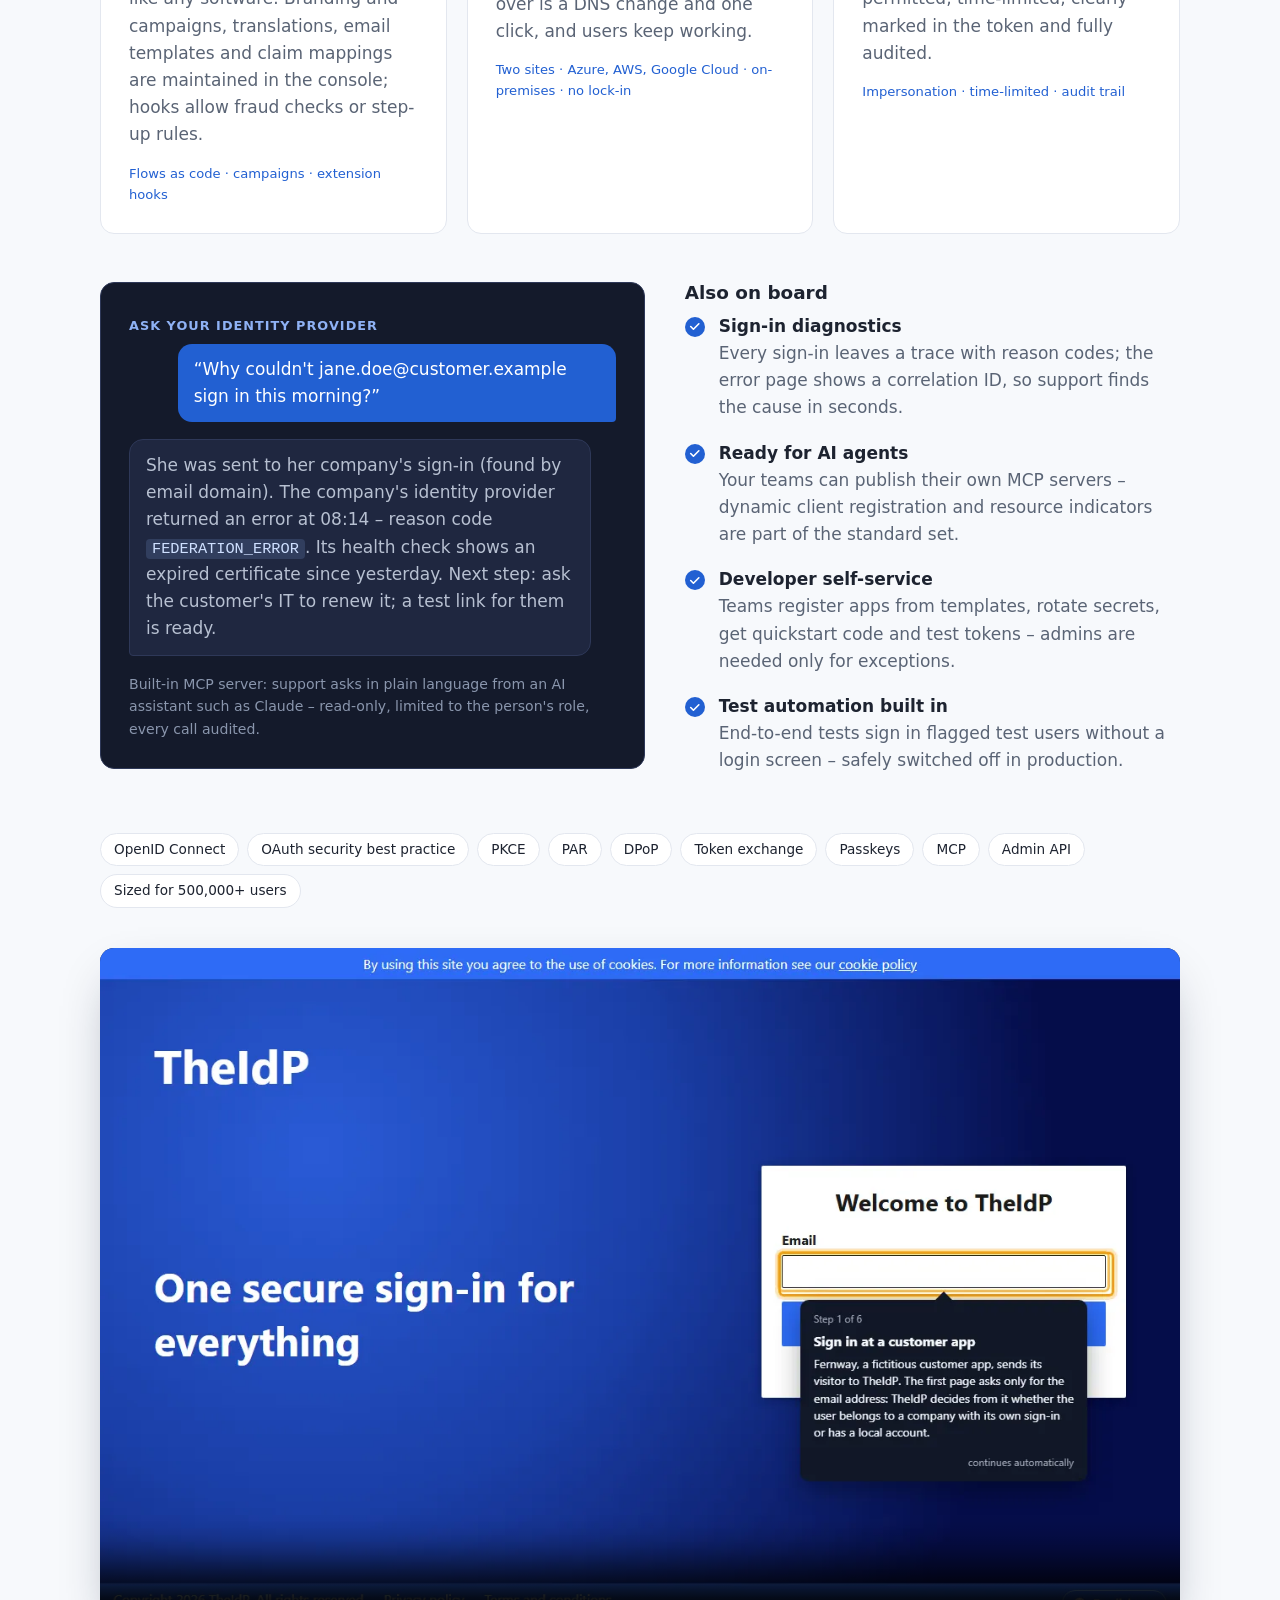
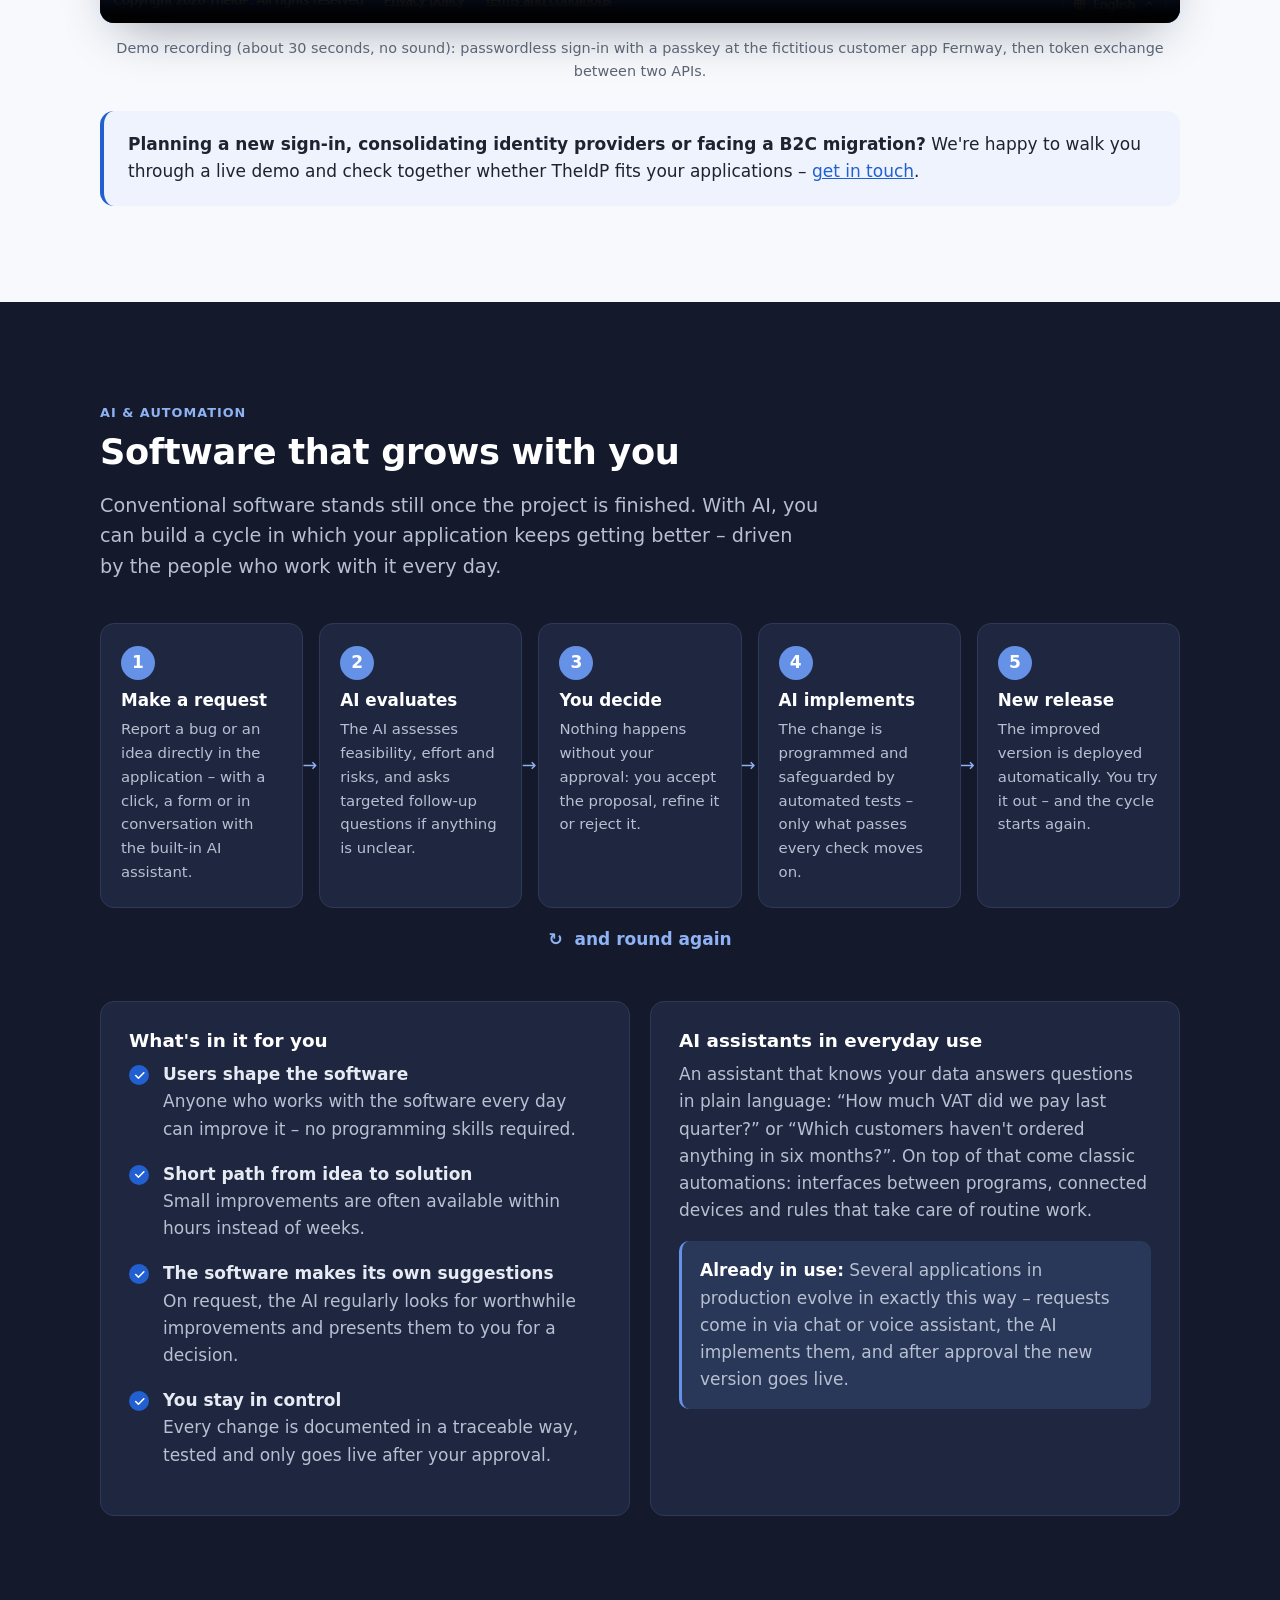
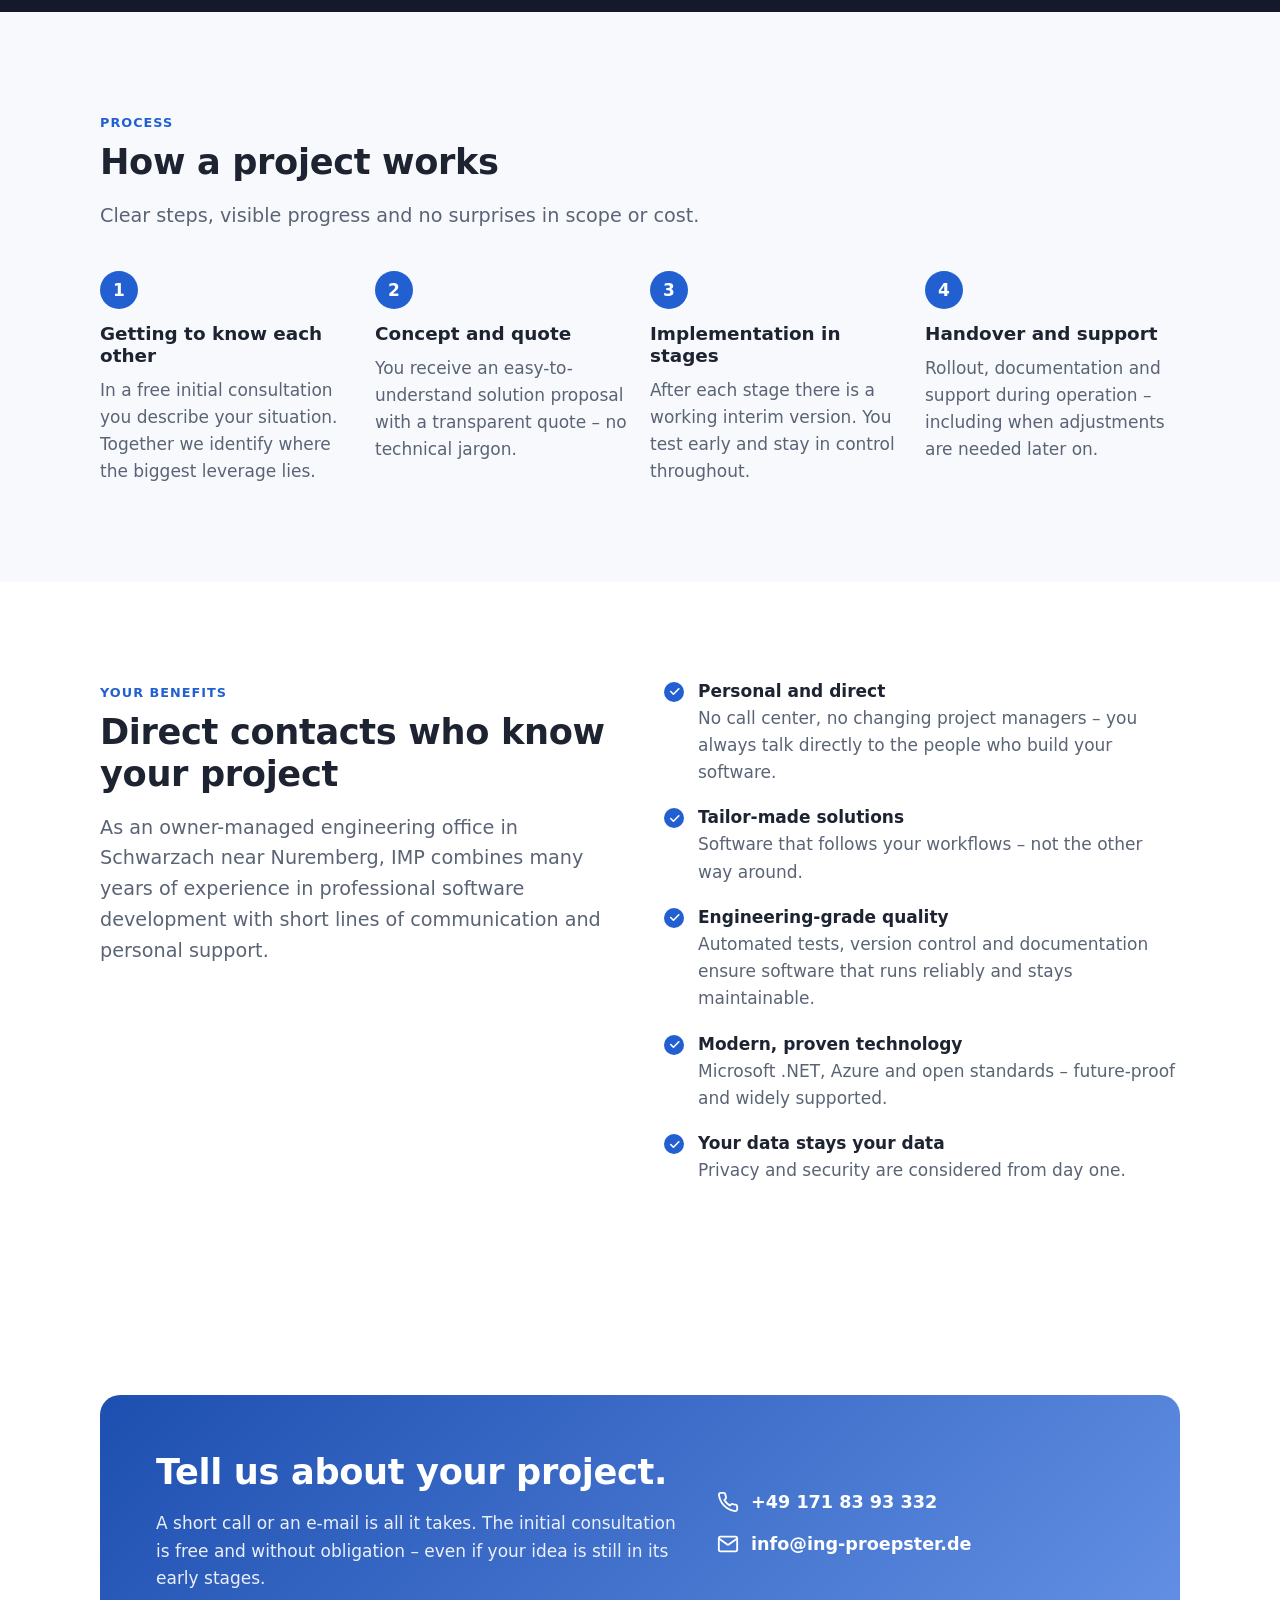
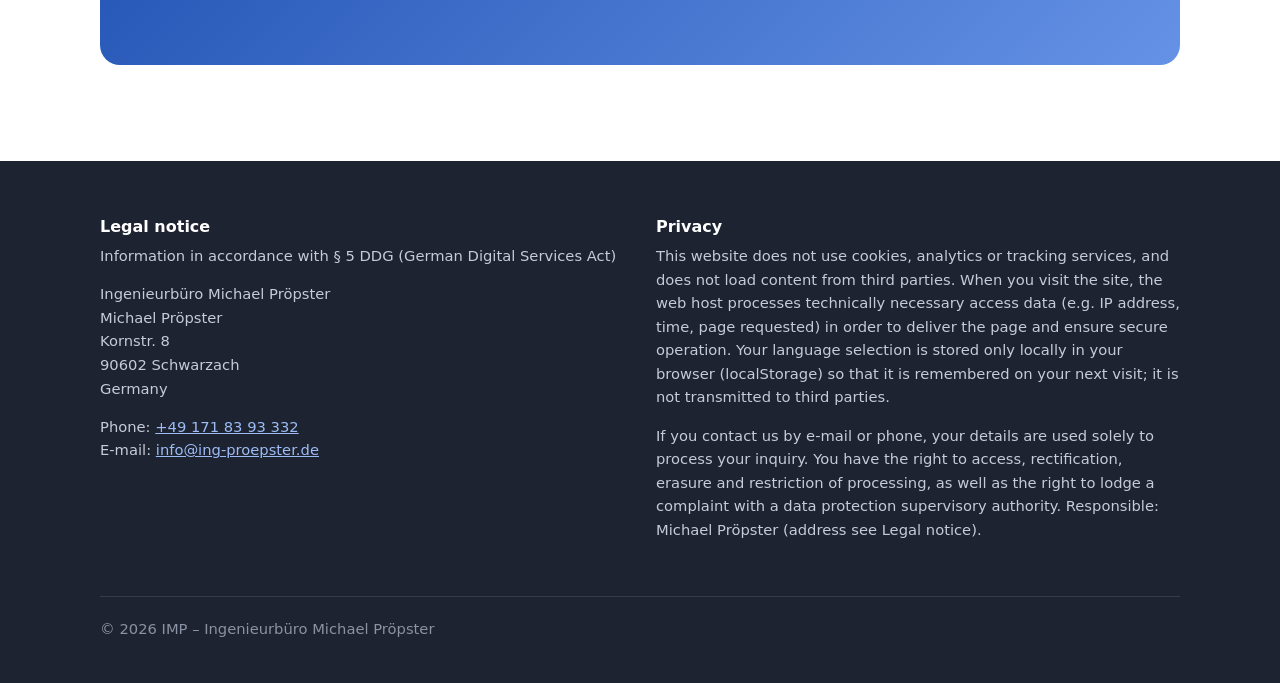
==== commit 771106c8: "better wording for azureb2c texts" ====
--- a/index.html
+++ b/index.html
@@ -52,7 +52,7 @@
         "applicationCategory": "SecurityApplication",
         "applicationSubCategory": "Identity provider / Customer identity and access management (CIAM)",
         "operatingSystem": "Docker, Kubernetes, Azure, AWS, Google Cloud, on-premises",
-        "description": "Enterprise identity provider and Azure AD B2C alternative: OpenID Connect and OAuth 2.0, B2C-compatible claims, token exchange between APIs (RFC 8693), passkeys and MFA, federation with Entra ID and other OIDC providers, self-hosted with multi-site failover.",
+        "description": "Enterprise identity provider for customer, partner and API access: OpenID Connect and OAuth 2.0, token exchange between APIs (RFC 8693), passkeys and MFA, federation with Entra ID and other OIDC providers, self-hosted with multi-site failover. Drop-in alternative to Azure AD B2C with B2C-compatible claims.",
         "featureList": [
           "Migration path from Azure AD B2C without rewriting applications",
           "Token exchange between APIs (RFC 8693) with delegation chains",
@@ -116,7 +116,7 @@
     <div class="wrap">
       <div class="pills">
         <a class="pill" href="#ai"><b>New</b> Software that improves itself – with your help →</a>
-        <a class="pill" href="#identity"><b>New</b> TheIdP – the way out of Azure AD B2C →</a>
+        <a class="pill" href="#identity"><b>New</b> TheIdP – one identity provider for customers, partners and APIs →</a>
       </div>
       <span class="eyebrow">Software for small and medium-sized businesses</span>
       <h1>Software that takes the load off your business.</h1>
@@ -214,10 +214,11 @@
     <div class="wrap">
       <div class="section-head">
         <span class="eyebrow">Product · Identity Provider</span>
-        <h2>Moving off Azure AD B2C – and Entra External ID doesn't fit?</h2>
-        <p class="lead">Azure AD B2C is no longer sold to new customers, and its successor does not cover everything that
-          custom policies made possible. <strong>TheIdP</strong> is an enterprise identity provider that takes over
-          where B2C leaves off – familiar for your apps, extended where B2C was always too tight, and run wherever you want.</p>
+        <h2>One sign-in for customers, partners and APIs – run wherever you want</h2>
+        <p class="lead"><strong>TheIdP</strong> is an enterprise identity provider built on open standards: consumers and
+          business customers in one system, secure token exchange between your APIs, login flows as code, and hosting in
+          any cloud or on-premises. Moving off Azure AD B2C, or Entra External ID doesn't fit? Your apps keep working –
+          for most of them the switch is just a new authority.</p>
       </div>
 
       <div class="grid">
@@ -321,7 +322,7 @@
       </figure>
 
       <div class="note">
-        <p><strong>Facing a B2C migration?</strong> We're happy to walk you through a live demo and check together whether
+        <p><strong>Planning a new sign-in, consolidating identity providers or facing a B2C migration?</strong> We're happy to walk you through a live demo and check together whether
           TheIdP fits your applications – <a href="#contact">get in touch</a>.</p>
       </div>
     </div>
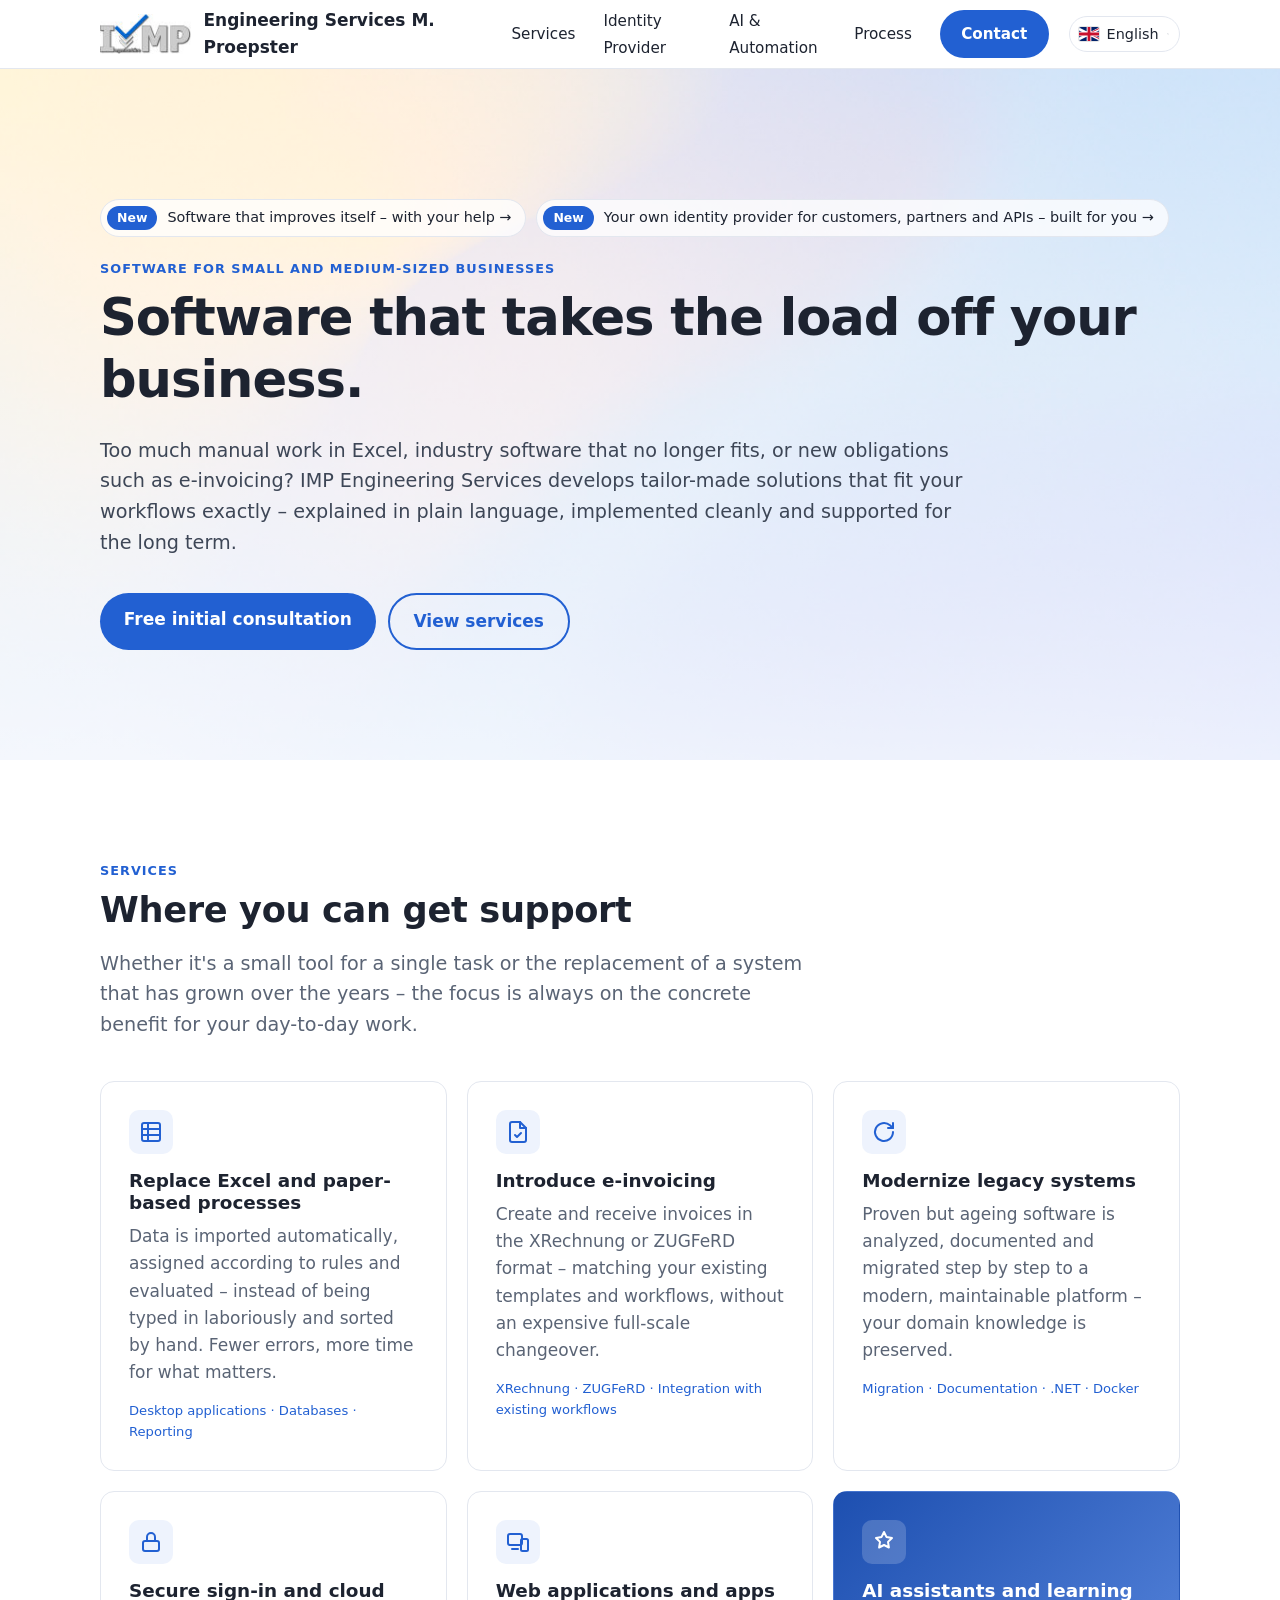
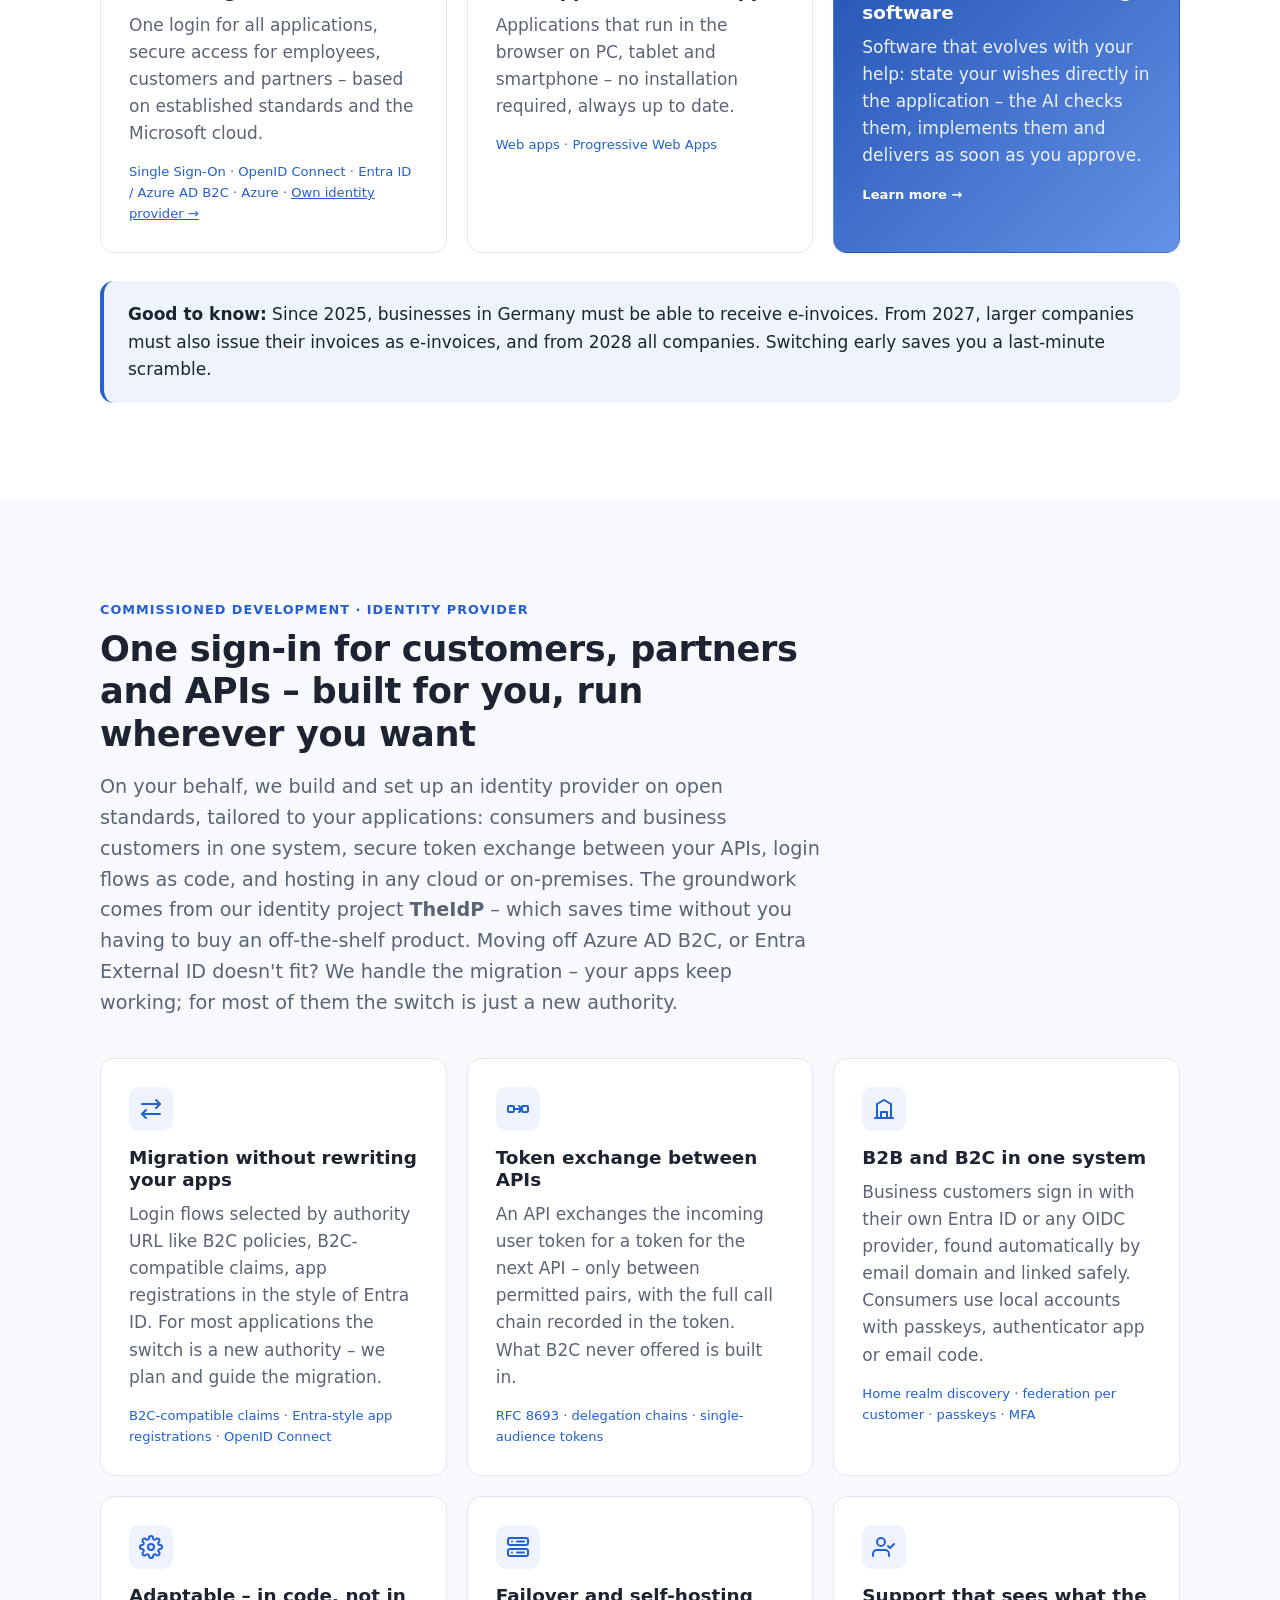
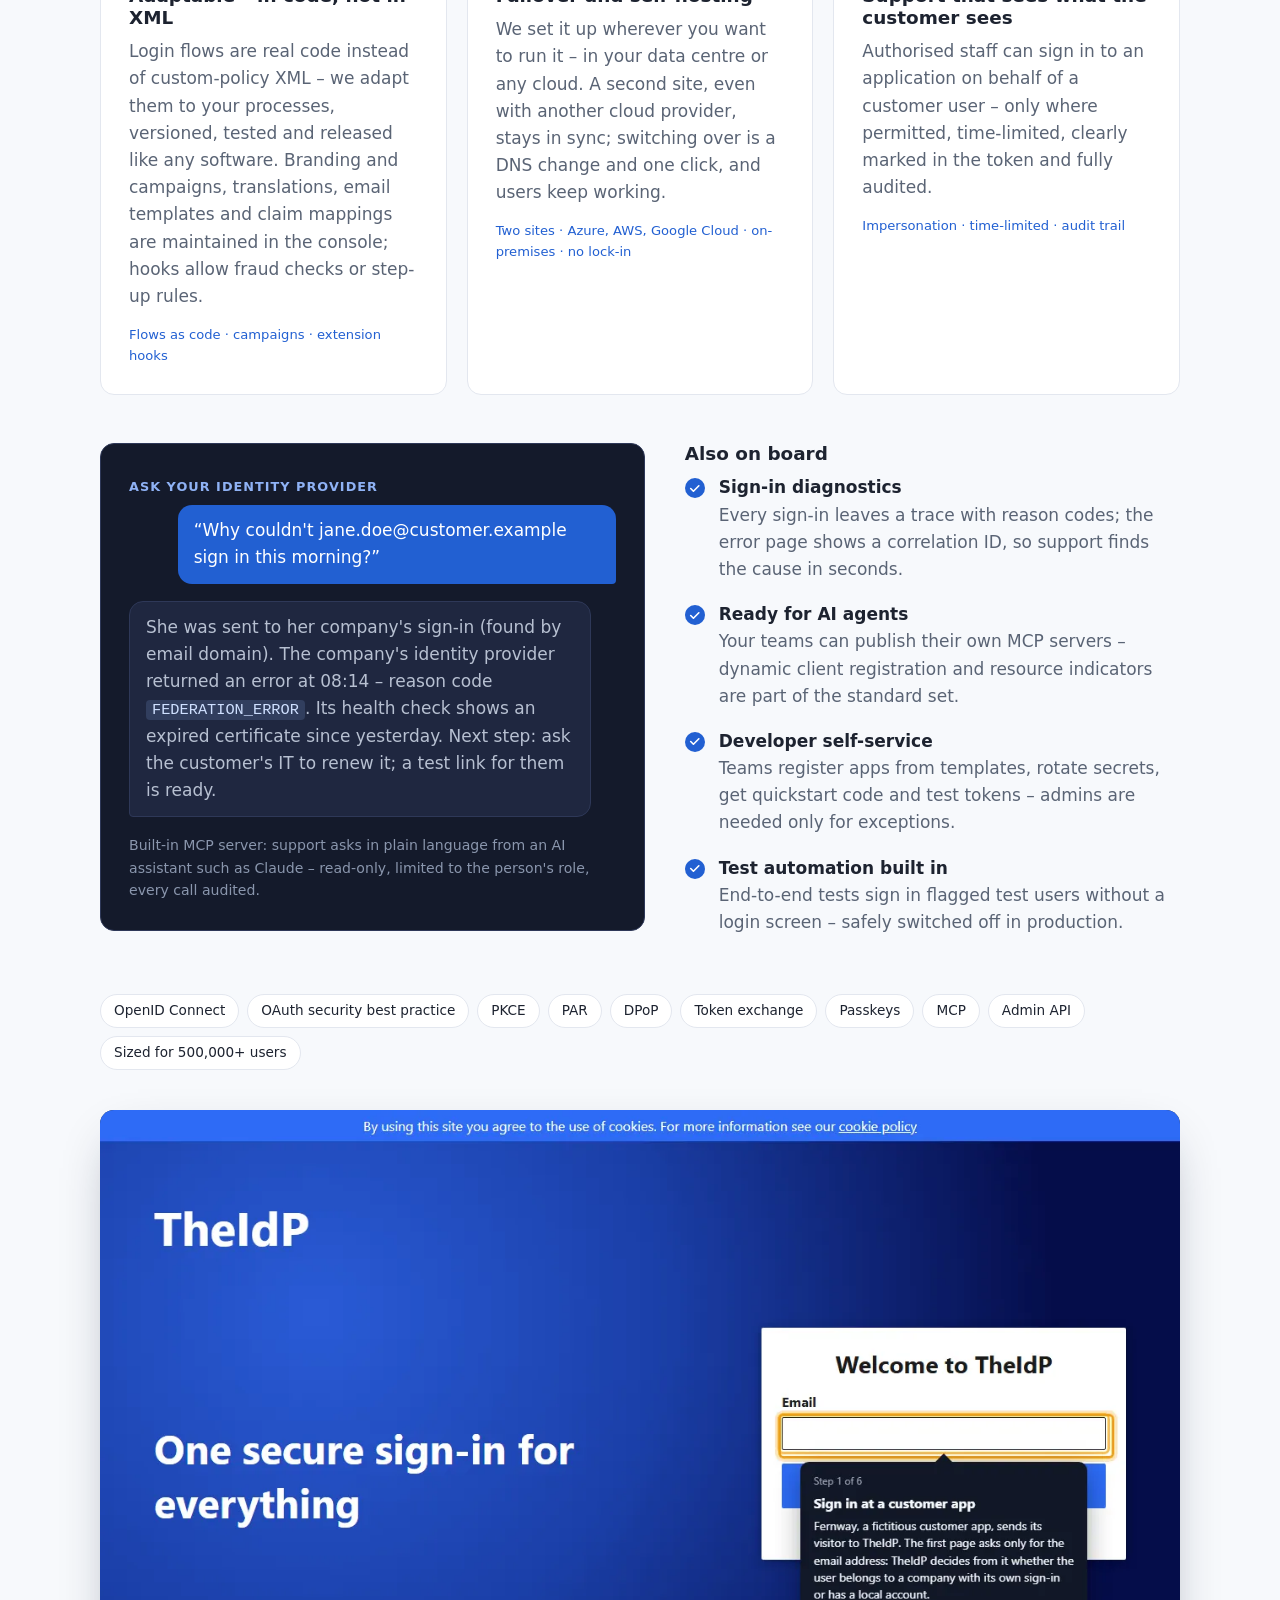
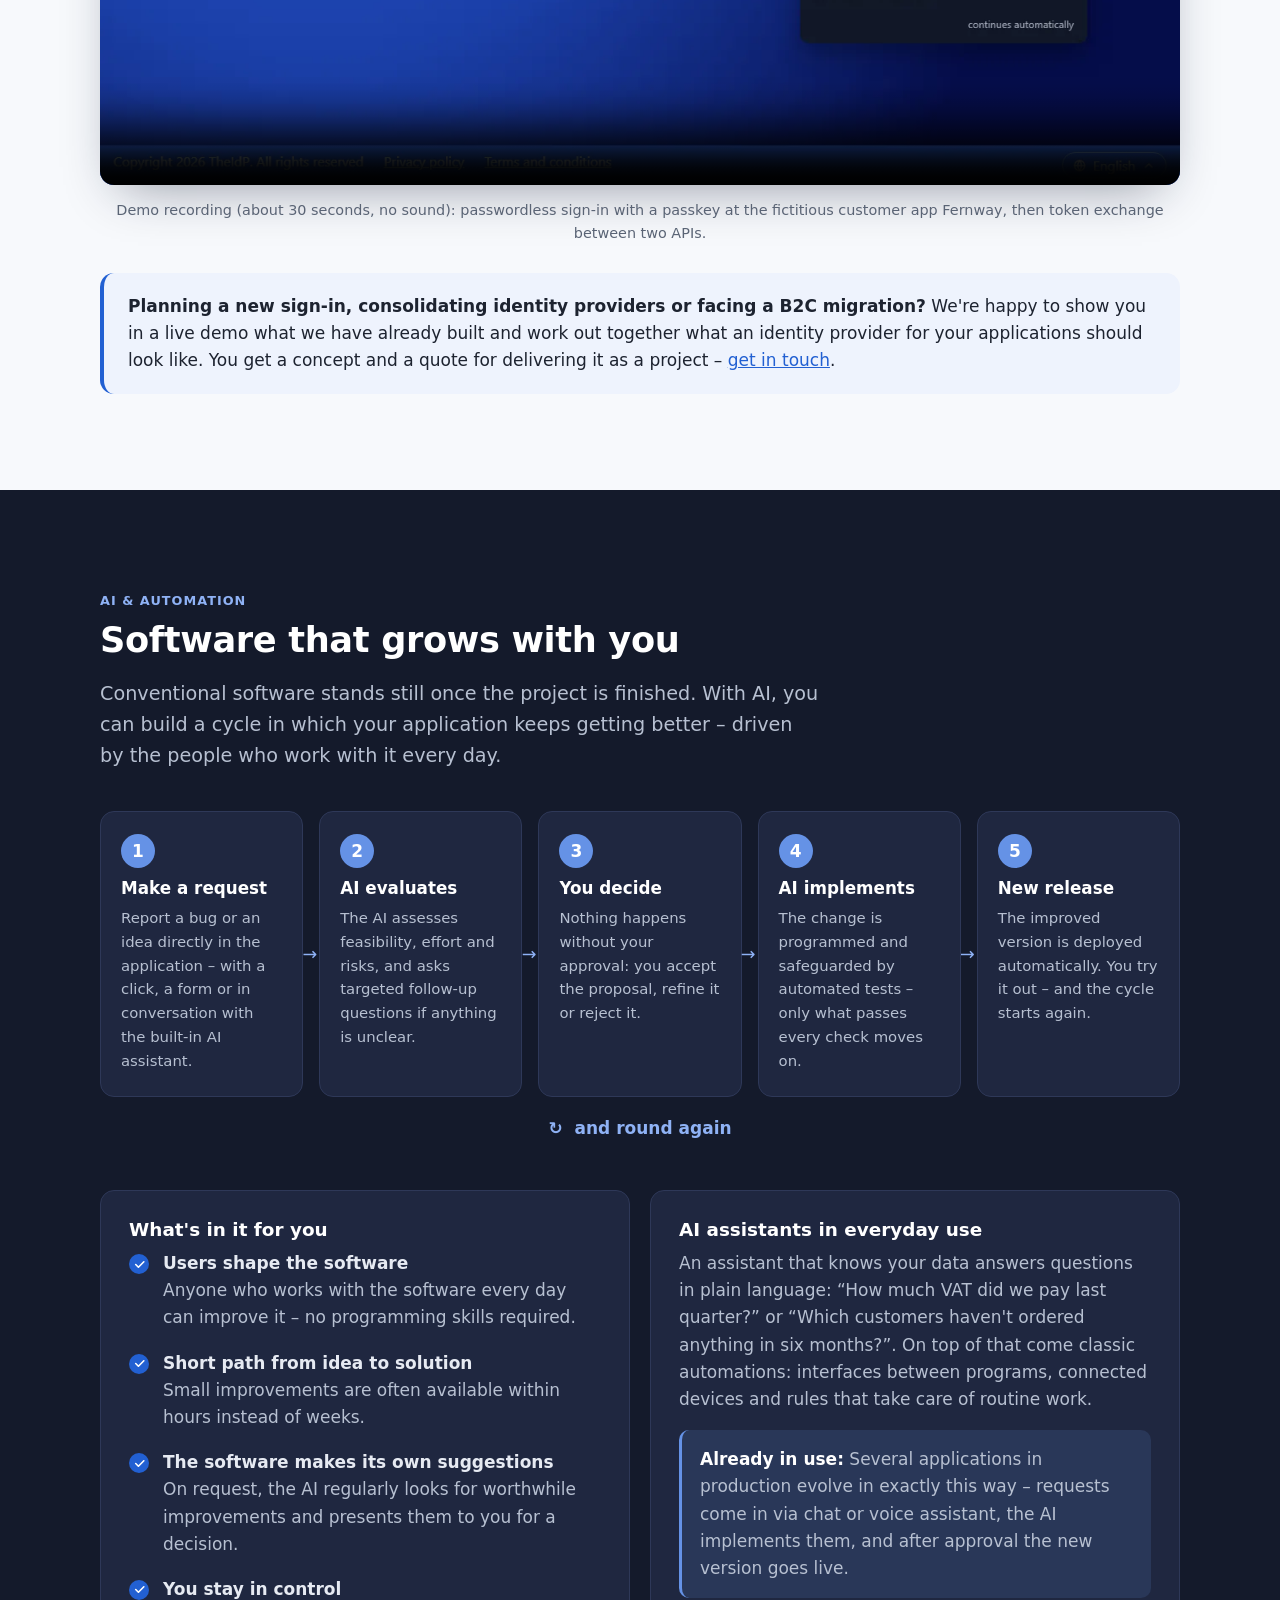
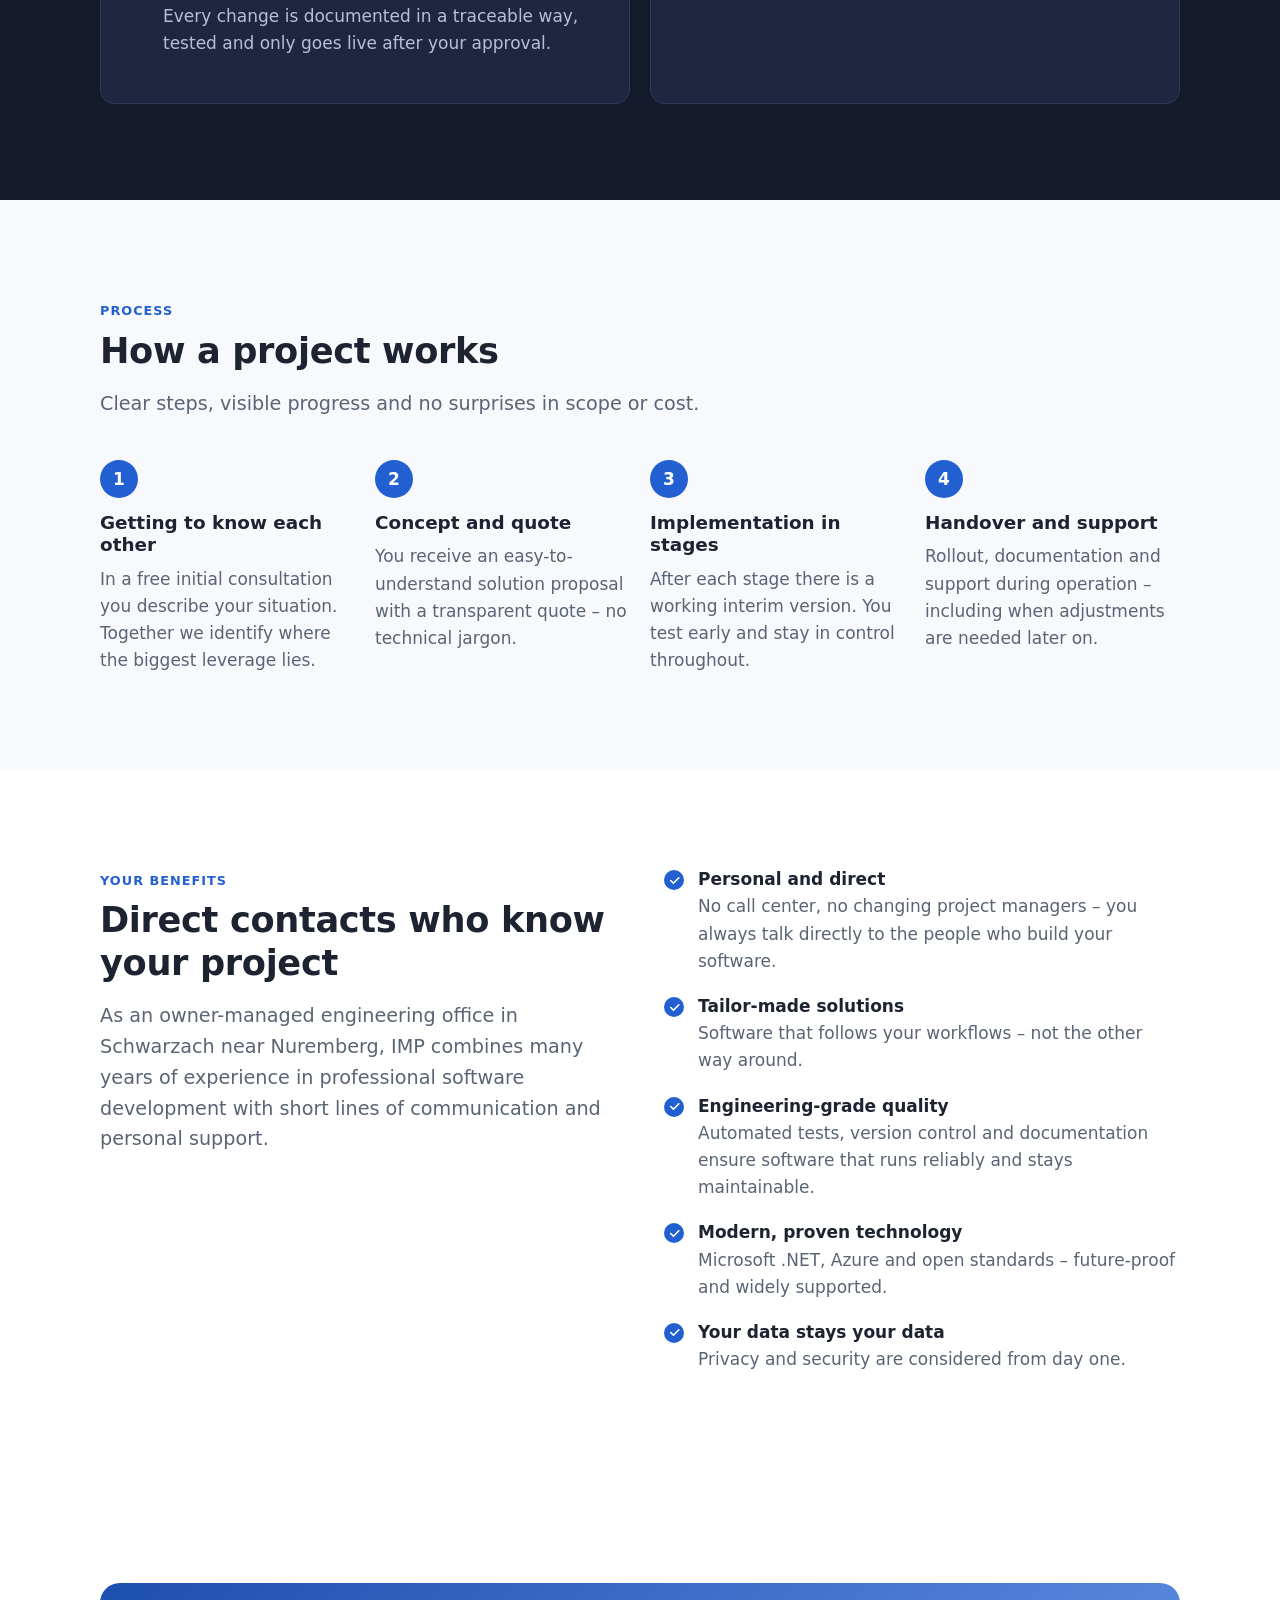
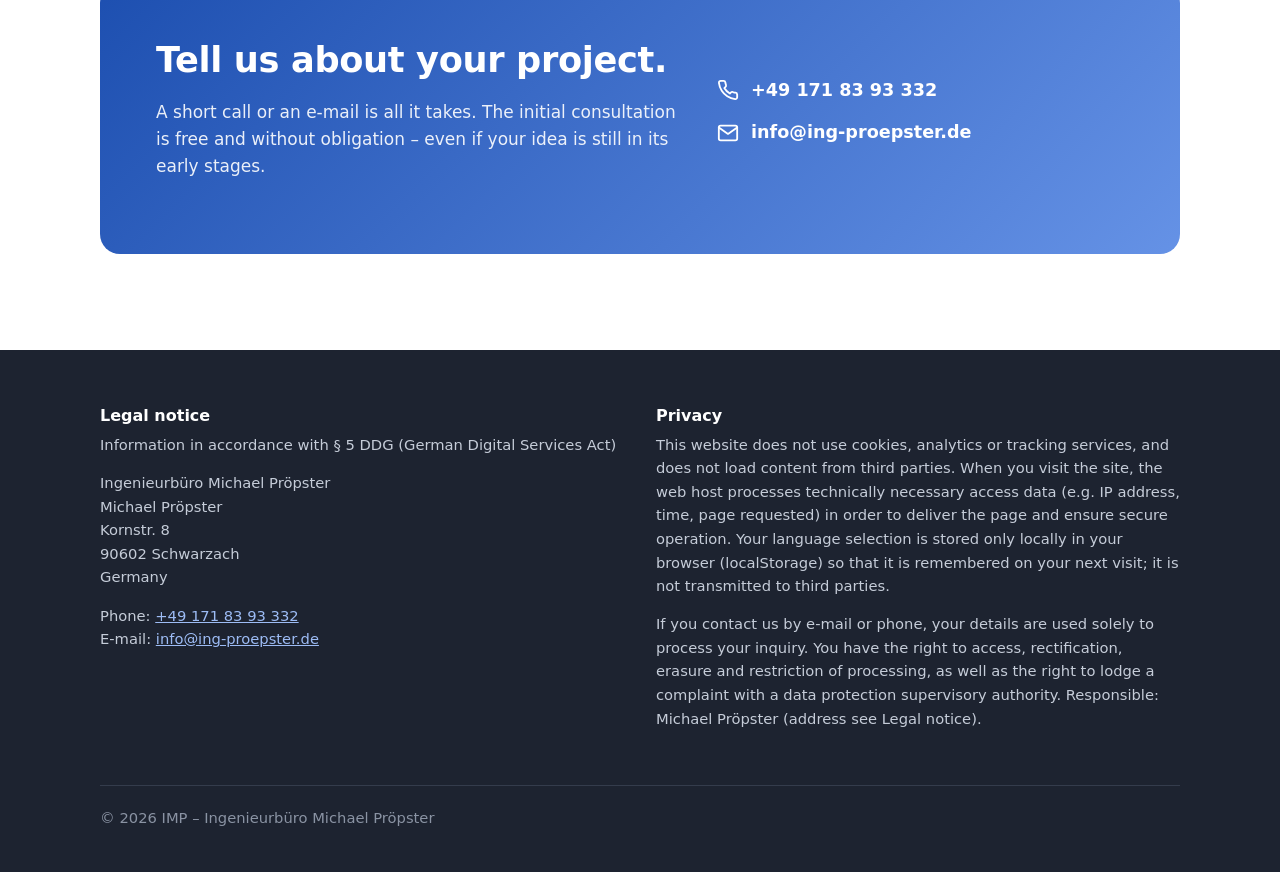
==== commit 8debc3dc: "Reframe TheIdP section as commissioned development instead of product Co-authored-by: Copilot <22355" ====
--- a/index.html
+++ b/index.html
@@ -45,30 +45,14 @@
         "makesOffer": { "@type": "Offer", "itemOffered": { "@id": "https://ing-proepster.de/#theidp" } }
       },
       {
-        "@type": "SoftwareApplication",
+        "@type": "Service",
         "@id": "https://ing-proepster.de/#theidp",
-        "name": "TheIdP",
+        "name": "Identity provider as commissioned development (project TheIdP)",
+        "serviceType": "Development, customization, migration and setup of an identity provider on behalf of the client",
         "url": "https://ing-proepster.de/#identity",
-        "applicationCategory": "SecurityApplication",
-        "applicationSubCategory": "Identity provider / Customer identity and access management (CIAM)",
-        "operatingSystem": "Docker, Kubernetes, Azure, AWS, Google Cloud, on-premises",
-        "description": "Enterprise identity provider for customer, partner and API access: OpenID Connect and OAuth 2.0, token exchange between APIs (RFC 8693), passkeys and MFA, federation with Entra ID and other OIDC providers, self-hosted with multi-site failover. Drop-in alternative to Azure AD B2C with B2C-compatible claims.",
-        "featureList": [
-          "Migration path from Azure AD B2C without rewriting applications",
-          "Token exchange between APIs (RFC 8693) with delegation chains",
-          "B2B federation per customer via home realm discovery",
-          "B2C local accounts with passkeys, authenticator app and email code",
-          "Login flows as code instead of custom-policy XML",
-          "Self-hosting with second-site failover across cloud providers",
-          "Audited, time-limited support impersonation",
-          "Sign-in diagnostics with reason codes and correlation IDs",
-          "Built-in MCP server for AI assistants"
-        ],
-        "softwareHelp": { "@type": "CreativeWork", "url": "https://ing-proepster.de/#contact" },
-        "offers": { "@type": "Offer", "availability": "https://schema.org/PreOrder", "description": "Pilot customers welcome" },
-        "author": { "@id": "https://ing-proepster.de/#organization" },
+        "description": "Custom implementation of an identity provider for customer, partner and API access, delivered as a commissioned project: OpenID Connect and OAuth 2.0, token exchange between APIs (RFC 8693), passkeys and MFA, federation with Entra ID and other OIDC providers, set up at the client's site with multi-site failover. Migration from Azure AD B2C with B2C-compatible claims.",
         "provider": { "@id": "https://ing-proepster.de/#organization" },
-        "inLanguage": ["en", "de"]
+        "areaServed": ["DE", "AT", "CH", "EU"]
       }
     ]
   }
@@ -116,7 +100,7 @@
     <div class="wrap">
       <div class="pills">
         <a class="pill" href="#ai"><b>New</b> Software that improves itself – with your help →</a>
-        <a class="pill" href="#identity"><b>New</b> TheIdP – one identity provider for customers, partners and APIs →</a>
+        <a class="pill" href="#identity"><b>New</b> Your own identity provider for customers, partners and APIs – built for you →</a>
       </div>
       <span class="eyebrow">Software for small and medium-sized businesses</span>
       <h1>Software that takes the load off your business.</h1>
@@ -213,12 +197,14 @@
   <section id="identity" class="alt">
     <div class="wrap">
       <div class="section-head">
-        <span class="eyebrow">Product · Identity Provider</span>
-        <h2>One sign-in for customers, partners and APIs – run wherever you want</h2>
-        <p class="lead"><strong>TheIdP</strong> is an enterprise identity provider built on open standards: consumers and
-          business customers in one system, secure token exchange between your APIs, login flows as code, and hosting in
-          any cloud or on-premises. Moving off Azure AD B2C, or Entra External ID doesn't fit? Your apps keep working –
-          for most of them the switch is just a new authority.</p>
+        <span class="eyebrow">Commissioned development · Identity Provider</span>
+        <h2>One sign-in for customers, partners and APIs – built for you, run wherever you want</h2>
+        <p class="lead">On your behalf, we build and set up an identity provider on open standards, tailored to your
+          applications: consumers and business customers in one system, secure token exchange between your APIs, login flows
+          as code, and hosting in any cloud or on-premises. The groundwork comes from our identity project
+          <strong>TheIdP</strong> – which saves time without you having to buy an off-the-shelf product. Moving off
+          Azure AD B2C, or Entra External ID doesn't fit? We handle the migration – your apps keep working; for most of them
+          the switch is just a new authority.</p>
       </div>
 
       <div class="grid">
@@ -228,7 +214,7 @@
           </div>
           <h3>Migration without rewriting your apps</h3>
           <p>Login flows selected by authority URL like B2C policies, B2C-compatible claims, app registrations in the
-            style of Entra ID. For most applications the switch is a new authority – not a new project.</p>
+            style of Entra ID. For most applications the switch is a new authority – we plan and guide the migration.</p>
           <div class="tags">B2C-compatible claims · Entra-style app registrations · OpenID Connect</div>
         </article>
 
@@ -257,7 +243,7 @@
             <svg viewBox="0 0 24 24" fill="none" stroke="currentColor" stroke-width="2" stroke-linecap="round" stroke-linejoin="round"><circle cx="12" cy="12" r="3"/><path d="M19.4 15a1.7 1.7 0 0 0 .3 1.8l.1.1a2 2 0 1 1-2.8 2.8l-.1-.1a1.7 1.7 0 0 0-1.8-.3 1.7 1.7 0 0 0-1 1.5V21a2 2 0 1 1-4 0v-.1a1.7 1.7 0 0 0-1.1-1.5 1.7 1.7 0 0 0-1.8.3l-.1.1a2 2 0 1 1-2.8-2.8l.1-.1a1.7 1.7 0 0 0 .3-1.8 1.7 1.7 0 0 0-1.5-1H3a2 2 0 1 1 0-4h.1a1.7 1.7 0 0 0 1.5-1.1 1.7 1.7 0 0 0-.3-1.8l-.1-.1a2 2 0 1 1 2.8-2.8l.1.1a1.7 1.7 0 0 0 1.8.3H9a1.7 1.7 0 0 0 1-1.5V3a2 2 0 1 1 4 0v.1a1.7 1.7 0 0 0 1 1.5 1.7 1.7 0 0 0 1.8-.3l.1-.1a2 2 0 1 1 2.8 2.8l-.1.1a1.7 1.7 0 0 0-.3 1.8V9a1.7 1.7 0 0 0 1.5 1H21a2 2 0 1 1 0 4h-.1a1.7 1.7 0 0 0-1.5 1z"/></svg>
           </div>
           <h3>Adaptable – in code, not in XML</h3>
-          <p>Login flows are real code instead of custom-policy XML – versioned, tested and released like any software. Branding and campaigns, translations, email
+          <p>Login flows are real code instead of custom-policy XML – we adapt them to your processes, versioned, tested and released like any software. Branding and campaigns, translations, email
             templates and claim mappings are maintained in the console; hooks allow fraud checks or step-up rules.</p>
           <div class="tags">Flows as code · campaigns · extension hooks</div>
         </article>
@@ -267,7 +253,7 @@
             <svg viewBox="0 0 24 24" fill="none" stroke="currentColor" stroke-width="2" stroke-linecap="round" stroke-linejoin="round"><rect x="2" y="3" width="20" height="7" rx="2"/><rect x="2" y="14" width="20" height="7" rx="2"/><path d="M6 6.5h.01M6 17.5h.01M11 6.5h7M11 17.5h7"/></svg>
           </div>
           <h3>Failover and self-hosting</h3>
-          <p>Run it yourself – in your data centre or any cloud. A second site, even with another cloud provider, stays in
+          <p>We set it up wherever you want to run it – in your data centre or any cloud. A second site, even with another cloud provider, stays in
             sync; switching over is a DNS change and one click, and users keep working.</p>
           <div class="tags">Two sites · Azure, AWS, Google Cloud · on-premises · no lock-in</div>
         </article>
@@ -322,8 +308,9 @@
       </figure>
 
       <div class="note">
-        <p><strong>Planning a new sign-in, consolidating identity providers or facing a B2C migration?</strong> We're happy to walk you through a live demo and check together whether
-          TheIdP fits your applications – <a href="#contact">get in touch</a>.</p>
+        <p><strong>Planning a new sign-in, consolidating identity providers or facing a B2C migration?</strong> We're happy to show you in a live demo what we
+          have already built and work out together what an identity provider for your applications should look like. You get
+          a concept and a quote for delivering it as a project – <a href="#contact">get in touch</a>.</p>
       </div>
     </div>
   </section>
